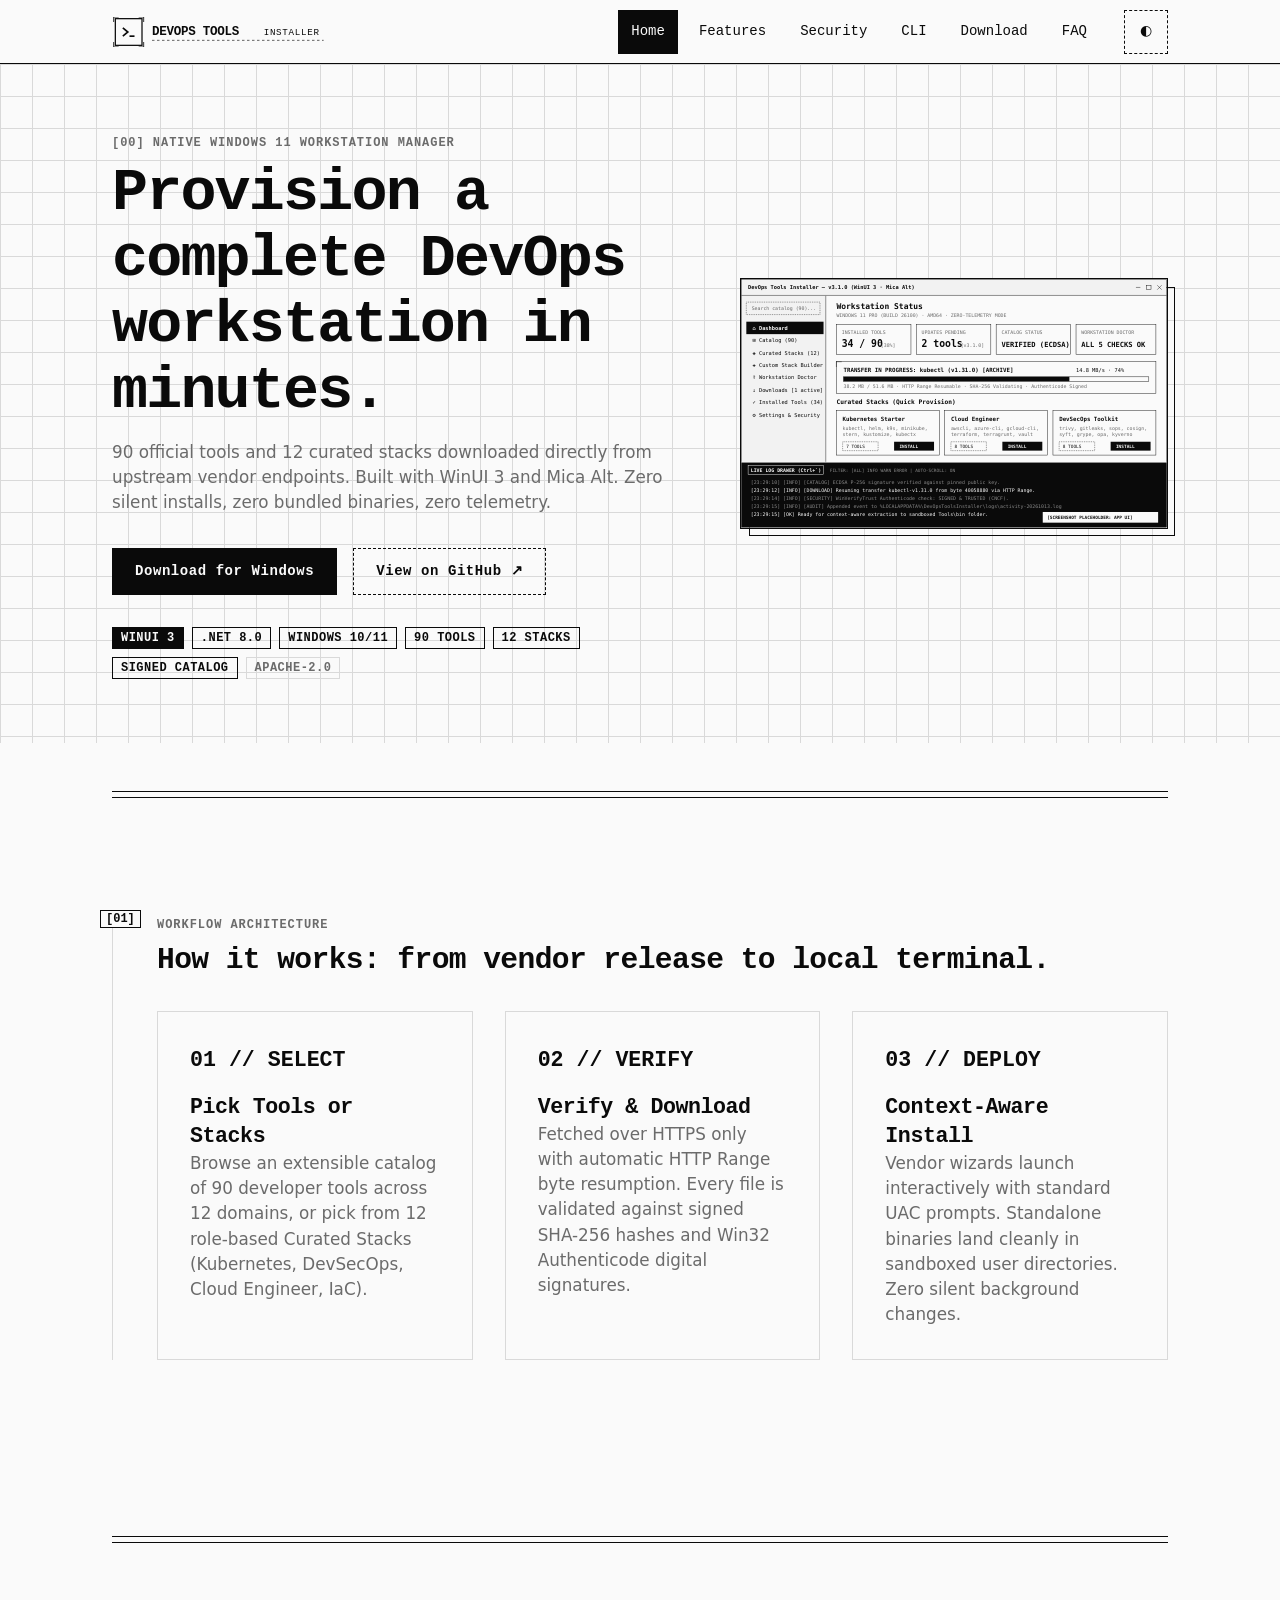
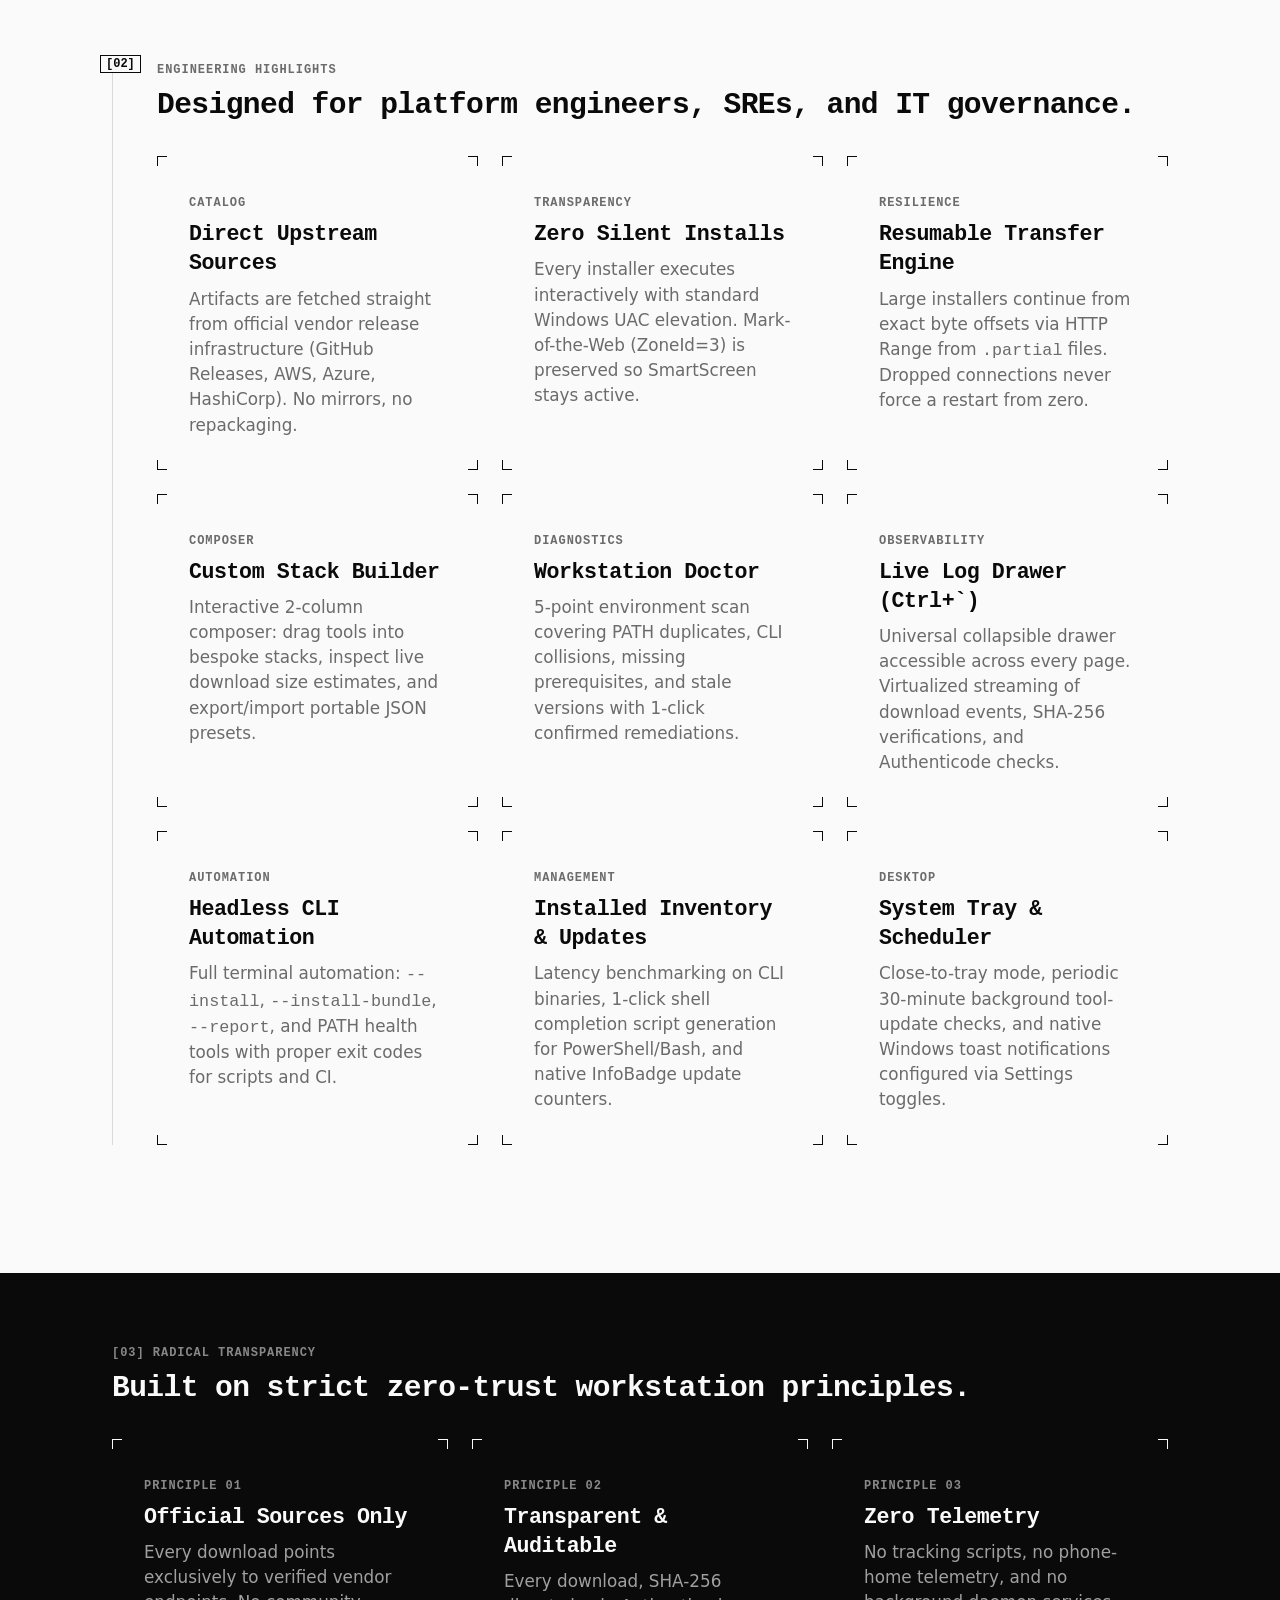
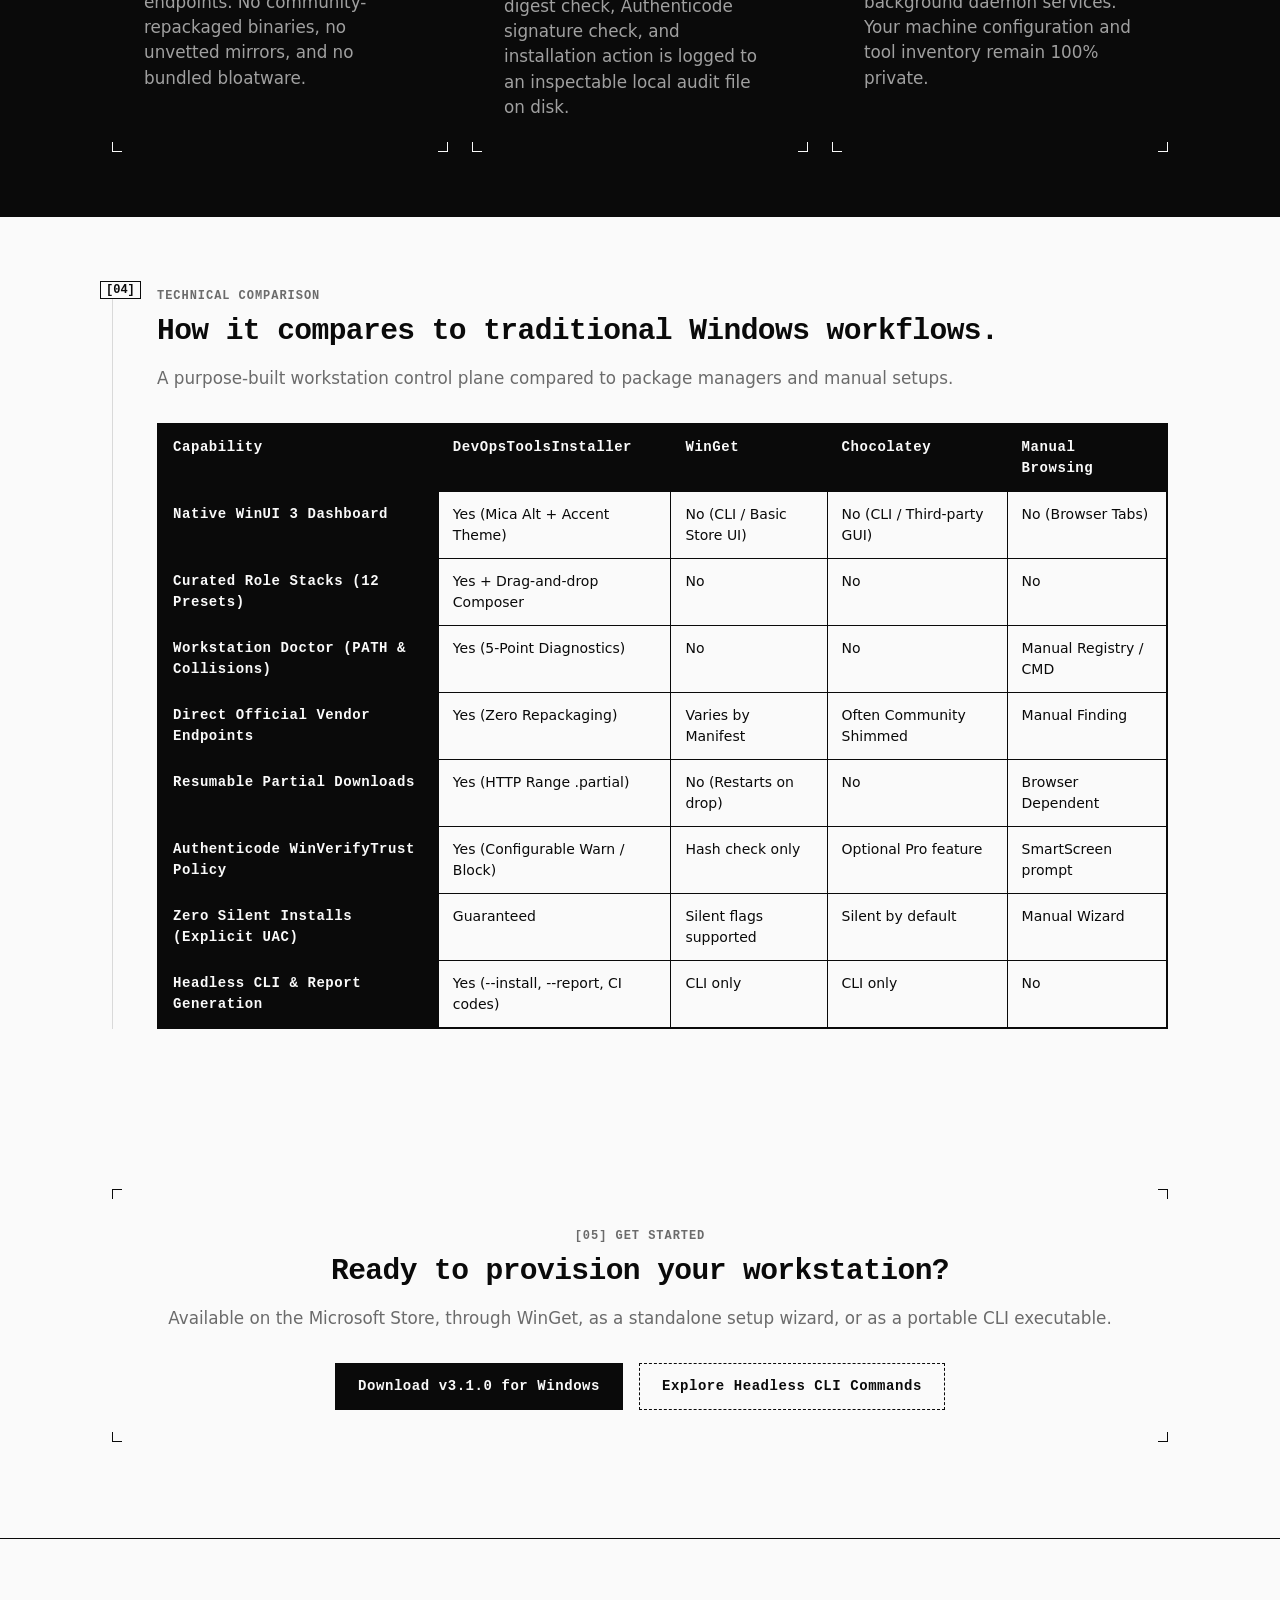
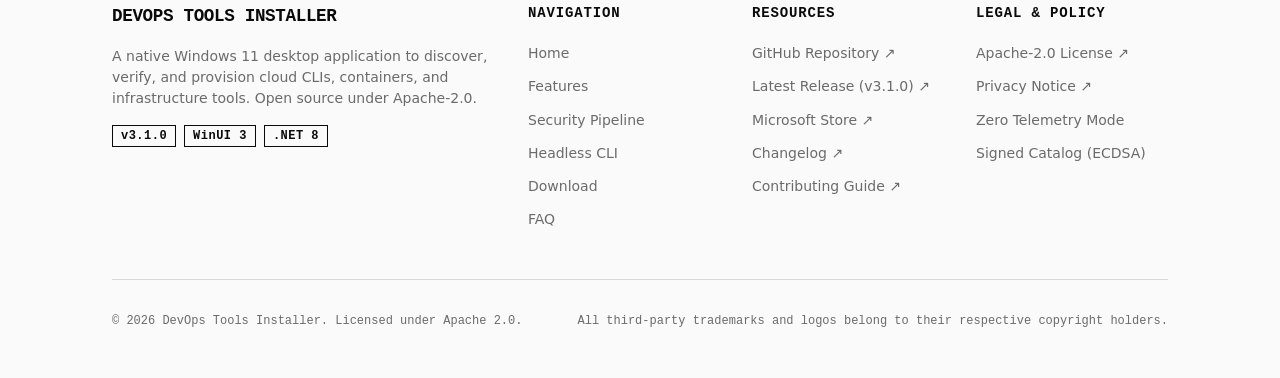
==== web/index.html @ bf9dbd62 "chore: Bump version to 3.1.0 and update related documentation - Updated version numbers across vario" ====
<!DOCTYPE html>
<html lang="en">
<head>
  <meta charset="UTF-8">
  <meta name="viewport" content="width=device-width, initial-scale=1.0">
  <title>DevOps Tools Installer — Native Windows 11 Workstation Provisioning</title>
  <meta name="description" content="Provision a complete DevOps workstation on Windows in minutes. 90 official tools, 12 curated stacks, resumable downloads, and a cryptographic security pipeline.">
  <link rel="canonical" href="https://notharshhaa.github.io/DevOpsToolsInstaller/">
  
  <!-- Open Graph -->
  <meta property="og:title" content="DevOps Tools Installer — Native Windows 11 App">
  <meta property="og:description" content="Provision 90 official DevOps tools and cloud CLIs on Windows in minutes. Zero silent installs, zero bundled binaries, zero telemetry.">
  <meta property="og:type" content="website">
  <meta property="og:url" content="https://notharshhaa.github.io/DevOpsToolsInstaller/">
  <meta property="og:image" content="https://notharshhaa.github.io/DevOpsToolsInstaller/assets/banner.png">

  <!-- Favicon & Stylesheet -->
  <link rel="icon" type="image/svg+xml" href="favicon.svg">
  <link rel="stylesheet" href="assets/css/style.css">

  <!-- Structured Data: SoftwareApplication -->
  <script type="application/ld+json">
  {
    "@context": "https://schema.org",
    "@type": "SoftwareApplication",
    "name": "DevOps Tools Installer",
    "operatingSystem": "Windows 10, Windows 11",
    "applicationCategory": "DeveloperApplication",
    "offers": {
      "@type": "Offer",
      "price": "0",
      "priceCurrency": "USD"
    },
    "description": "High-performance native Windows 11 application to provision cloud CLIs, containers, Kubernetes, IaC, and security tools directly from vendor endpoints.",
    "license": "https://opensource.org/licenses/Apache-2.0",
    "downloadUrl": "https://github.com/NotHarshhaa/DevOpsToolsInstaller/releases/latest"
  }
  </script>
</head>
<body>
  <a href="#main" class="skip-link">Skip to main content</a>

  <!-- Header -->
  <header class="site-header" role="banner">
    <div class="container">
      <a href="index.html" class="logo-link" aria-label="DevOps Tools Installer Home">
        <svg viewBox="0 0 260 36" width="220" height="30" fill="currentColor" aria-hidden="true">
          <g transform="translate(2, 2)">
            <rect x="0" y="0" width="32" height="32" fill="none" stroke="currentColor" stroke-width="1.5"/>
            <path d="M9 11 L15 16 L9 21" fill="none" stroke="currentColor" stroke-width="2"/>
            <line x1="17" y1="21" x2="23" y2="21" stroke="currentColor" stroke-width="2"/>
            <path d="M-2 4 V-2 H4 M28 -2 H34 V4 M34 28 V34 H28 M4 34 H-2 V28" fill="none" stroke="currentColor" stroke-width="1"/>
          </g>
          <text x="46" y="22" font-family="ui-monospace, monospace" font-size="15" font-weight="700" letter-spacing="-0.02em" fill="currentColor">DEVOPS TOOLS</text>
          <text x="180" y="22" font-family="ui-monospace, monospace" font-size="11" font-weight="400" letter-spacing="0.08em" fill="currentColor">INSTALLER</text>
          <line x1="46" y1="28" x2="252" y2="28" stroke="currentColor" stroke-width="0.75" stroke-dasharray="3 3"/>
        </svg>
      </a>

      <button id="nav-toggle" class="mobile-nav-toggle" aria-expanded="false" aria-controls="site-nav" aria-label="Toggle navigation">
        MENU
      </button>

      <nav id="site-nav" class="site-nav" role="navigation" aria-label="Main Navigation">
        <ul class="nav-list">
          <li><a href="index.html" class="nav-link" aria-current="page">Home</a></li>
          <li><a href="features.html" class="nav-link">Features</a></li>
          <li><a href="security.html" class="nav-link">Security</a></li>
          <li><a href="cli.html" class="nav-link">CLI</a></li>
          <li><a href="download.html" class="nav-link">Download</a></li>
          <li><a href="faq.html" class="nav-link">FAQ</a></li>
        </ul>
        <div class="header-actions">
          <button id="theme-toggle" class="theme-toggle-btn" aria-label="Toggle light/dark theme" title="Toggle theme">◐</button>
        </div>
      </nav>
    </div>
  </header>

  <!-- Main Content -->
  <main id="main">
    <!-- Hero Section -->
    <section class="section hero-grid-pattern" aria-labelledby="hero-title">
      <div class="container hero-content">
        <div>
          <span class="micro-label">[00] NATIVE WINDOWS 11 WORKSTATION MANAGER</span>
          <h1 id="hero-title" class="display-title mb-2">Provision a complete DevOps workstation in minutes.</h1>
          <p class="text-mute mb-3">
            90 official tools and 12 curated stacks downloaded directly from upstream vendor endpoints.
            Built with WinUI 3 and Mica Alt. Zero silent installs, zero bundled binaries, zero telemetry.
          </p>

          <div class="hero-actions">
            <a href="download.html" class="btn-primary">Download for Windows</a>
            <a href="https://github.com/NotHarshhaa/DevOpsToolsInstaller" class="btn-secondary" target="_blank" rel="noopener noreferrer">View on GitHub ↗</a>
          </div>

          <div class="badge-row mt-3">
            <span class="badge-chip badge-chip-fill">WINUI 3</span>
            <span class="badge-chip">.NET 8.0</span>
            <span class="badge-chip">WINDOWS 10/11</span>
            <span class="badge-chip">90 TOOLS</span>
            <span class="badge-chip">12 STACKS</span>
            <span class="badge-chip">SIGNED CATALOG</span>
            <span class="badge-chip badge-chip-mute">APACHE-2.0</span>
          </div>
        </div>

        <!-- Offset Frame Placeholder -->
        <div class="offset-frame">
          <img src="assets/img/app-mockup.svg" alt="DevOps Tools Installer WinUI 3 desktop application dashboard with active downloads, metrics, and log drawer" class="w-full" width="960" height="560">
        </div>
      </div>
    </section>

    <div class="container">
      <hr class="double-rule" aria-hidden="true">
    </div>

    <!-- How It Works Section -->
    <section class="section" aria-labelledby="how-it-works-title">
      <div class="container">
        <div class="index-rail">
          <span class="index-rail-marker">[01]</span>
          <span class="micro-label">WORKFLOW ARCHITECTURE</span>
          <h2 id="how-it-works-title" class="mb-4">How it works: from vendor release to local terminal.</h2>

          <ol class="step-list">
            <li class="step-card corner-box">
              <span class="step-num">01 // SELECT</span>
              <h3>Pick Tools or Stacks</h3>
              <p class="text-mute">
                Browse an extensible catalog of 90 developer tools across 12 domains, or pick from 12 role-based Curated Stacks (Kubernetes, DevSecOps, Cloud Engineer, IaC).
              </p>
            </li>
            <li class="step-card corner-box">
              <span class="step-num">02 // VERIFY</span>
              <h3>Verify &amp; Download</h3>
              <p class="text-mute">
                Fetched over HTTPS only with automatic HTTP Range byte resumption. Every file is validated against signed SHA-256 hashes and Win32 Authenticode digital signatures.
              </p>
            </li>
            <li class="step-card corner-box">
              <span class="step-num">03 // DEPLOY</span>
              <h3>Context-Aware Install</h3>
              <p class="text-mute">
                Vendor wizards launch interactively with standard UAC prompts. Standalone binaries land cleanly in sandboxed user directories. Zero silent background changes.
              </p>
            </li>
          </ol>
        </div>
      </div>
    </section>

    <div class="container">
      <hr class="double-rule" aria-hidden="true">
    </div>

    <!-- Core Features Grid -->
    <section class="section" aria-labelledby="features-title">
      <div class="container">
        <div class="index-rail">
          <span class="index-rail-marker">[02]</span>
          <span class="micro-label">ENGINEERING HIGHLIGHTS</span>
          <h2 id="features-title" class="mb-4">Designed for platform engineers, SREs, and IT governance.</h2>

          <div class="grid-3">
            <article class="corner-box">
              <span class="micro-label">CATALOG</span>
              <h3 class="mb-1">Direct Upstream Sources</h3>
              <p class="text-mute">
                Artifacts are fetched straight from official vendor release infrastructure (GitHub Releases, AWS, Azure, HashiCorp). No mirrors, no repackaging.
              </p>
            </article>

            <article class="corner-box">
              <span class="micro-label">TRANSPARENCY</span>
              <h3 class="mb-1">Zero Silent Installs</h3>
              <p class="text-mute">
                Every installer executes interactively with standard Windows UAC elevation. Mark-of-the-Web (ZoneId=3) is preserved so SmartScreen stays active.
              </p>
            </article>

            <article class="corner-box">
              <span class="micro-label">RESILIENCE</span>
              <h3 class="mb-1">Resumable Transfer Engine</h3>
              <p class="text-mute">
                Large installers continue from exact byte offsets via HTTP Range from <code>.partial</code> files. Dropped connections never force a restart from zero.
              </p>
            </article>

            <article class="corner-box">
              <span class="micro-label">COMPOSER</span>
              <h3 class="mb-1">Custom Stack Builder</h3>
              <p class="text-mute">
                Interactive 2-column composer: drag tools into bespoke stacks, inspect live download size estimates, and export/import portable JSON presets.
              </p>
            </article>

            <article class="corner-box">
              <span class="micro-label">DIAGNOSTICS</span>
              <h3 class="mb-1">Workstation Doctor</h3>
              <p class="text-mute">
                5-point environment scan covering PATH duplicates, CLI collisions, missing prerequisites, and stale versions with 1-click confirmed remediations.
              </p>
            </article>

            <article class="corner-box">
              <span class="micro-label">OBSERVABILITY</span>
              <h3 class="mb-1">Live Log Drawer (Ctrl+`)</h3>
              <p class="text-mute">
                Universal collapsible drawer accessible across every page. Virtualized streaming of download events, SHA-256 verifications, and Authenticode checks.
              </p>
            </article>

            <article class="corner-box">
              <span class="micro-label">AUTOMATION</span>
              <h3 class="mb-1">Headless CLI Automation</h3>
              <p class="text-mute">
                Full terminal automation: <code>--install</code>, <code>--install-bundle</code>, <code>--report</code>, and PATH health tools with proper exit codes for scripts and CI.
              </p>
            </article>

            <article class="corner-box">
              <span class="micro-label">MANAGEMENT</span>
              <h3 class="mb-1">Installed Inventory &amp; Updates</h3>
              <p class="text-mute">
                Latency benchmarking on CLI binaries, 1-click shell completion script generation for PowerShell/Bash, and native InfoBadge update counters.
              </p>
            </article>

            <article class="corner-box">
              <span class="micro-label">DESKTOP</span>
              <h3 class="mb-1">System Tray &amp; Scheduler</h3>
              <p class="text-mute">
                Close-to-tray mode, periodic 30-minute background tool-update checks, and native Windows toast notifications configured via Settings toggles.
              </p>
            </article>
          </div>
        </div>
      </div>
    </section>

    <!-- Principles Band (Inverted Black and White Section) -->
    <section class="band-inverted" aria-labelledby="principles-title">
      <div class="container">
        <span class="micro-label">[03] RADICAL TRANSPARENCY</span>
        <h2 id="principles-title" class="mb-4">Built on strict zero-trust workstation principles.</h2>

        <div class="grid-3">
          <div class="corner-box">
            <span class="micro-label">PRINCIPLE 01</span>
            <h3 class="mb-1">Official Sources Only</h3>
            <p class="text-mute">
              Every download points exclusively to verified vendor endpoints. No community-repackaged binaries, no unvetted mirrors, and no bundled bloatware.
            </p>
          </div>

          <div class="corner-box">
            <span class="micro-label">PRINCIPLE 02</span>
            <h3 class="mb-1">Transparent &amp; Auditable</h3>
            <p class="text-mute">
              Every download, SHA-256 digest check, Authenticode signature check, and installation action is logged to an inspectable local audit file on disk.
            </p>
          </div>

          <div class="corner-box">
            <span class="micro-label">PRINCIPLE 03</span>
            <h3 class="mb-1">Zero Telemetry</h3>
            <p class="text-mute">
              No tracking scripts, no phone-home telemetry, and no background daemon services. Your machine configuration and tool inventory remain 100% private.
            </p>
          </div>
        </div>
      </div>
    </section>

    <!-- Comparison Table Section -->
    <section class="section" aria-labelledby="comparison-title">
      <div class="container">
        <div class="index-rail">
          <span class="index-rail-marker">[04]</span>
          <span class="micro-label">TECHNICAL COMPARISON</span>
          <h2 id="comparison-title" class="mb-2">How it compares to traditional Windows workflows.</h2>
          <p class="text-mute mb-4">A purpose-built workstation control plane compared to package managers and manual setups.</p>

          <div class="data-table-container">
            <table class="data-table">
              <thead>
                <tr>
                  <th scope="col">Capability</th>
                  <th scope="col">DevOpsToolsInstaller</th>
                  <th scope="col">WinGet</th>
                  <th scope="col">Chocolatey</th>
                  <th scope="col">Manual Browsing</th>
                </tr>
              </thead>
              <tbody>
                <tr>
                  <th scope="row">Native WinUI 3 Dashboard</th>
                  <td>Yes (Mica Alt + Accent Theme)</td>
                  <td>No (CLI / Basic Store UI)</td>
                  <td>No (CLI / Third-party GUI)</td>
                  <td>No (Browser Tabs)</td>
                </tr>
                <tr>
                  <th scope="row">Curated Role Stacks (12 Presets)</th>
                  <td>Yes + Drag-and-drop Composer</td>
                  <td>No</td>
                  <td>No</td>
                  <td>No</td>
                </tr>
                <tr>
                  <th scope="row">Workstation Doctor (PATH &amp; Collisions)</th>
                  <td>Yes (5-Point Diagnostics)</td>
                  <td>No</td>
                  <td>No</td>
                  <td>Manual Registry / CMD</td>
                </tr>
                <tr>
                  <th scope="row">Direct Official Vendor Endpoints</th>
                  <td>Yes (Zero Repackaging)</td>
                  <td>Varies by Manifest</td>
                  <td>Often Community Shimmed</td>
                  <td>Manual Finding</td>
                </tr>
                <tr>
                  <th scope="row">Resumable Partial Downloads</th>
                  <td>Yes (HTTP Range .partial)</td>
                  <td>No (Restarts on drop)</td>
                  <td>No</td>
                  <td>Browser Dependent</td>
                </tr>
                <tr>
                  <th scope="row">Authenticode WinVerifyTrust Policy</th>
                  <td>Yes (Configurable Warn / Block)</td>
                  <td>Hash check only</td>
                  <td>Optional Pro feature</td>
                  <td>SmartScreen prompt</td>
                </tr>
                <tr>
                  <th scope="row">Zero Silent Installs (Explicit UAC)</th>
                  <td>Guaranteed</td>
                  <td>Silent flags supported</td>
                  <td>Silent by default</td>
                  <td>Manual Wizard</td>
                </tr>
                <tr>
                  <th scope="row">Headless CLI &amp; Report Generation</th>
                  <td>Yes (--install, --report, CI codes)</td>
                  <td>CLI only</td>
                  <td>CLI only</td>
                  <td>No</td>
                </tr>
              </tbody>
            </table>
          </div>
        </div>
      </div>
    </section>

    <!-- Final Call to Action -->
    <section class="section section-tight" aria-labelledby="cta-title">
      <div class="container">
        <div class="corner-box text-center">
          <span class="micro-label">[05] GET STARTED</span>
          <h2 id="cta-title" class="mb-2">Ready to provision your workstation?</h2>
          <p class="text-mute mb-4">
            Available on the Microsoft Store, through WinGet, as a standalone setup wizard, or as a portable CLI executable.
          </p>
          <div class="flex justify-between items-center flex-wrap gap-2" style="justify-content: center;">
            <a href="download.html" class="btn-primary">Download v3.1.0 for Windows</a>
            <a href="cli.html" class="btn-secondary">Explore Headless CLI Commands</a>
          </div>
        </div>
      </div>
    </section>
  </main>

  <!-- Footer -->
  <footer class="site-footer" role="contentinfo">
    <div class="container">
      <div class="footer-grid">
        <div>
          <div class="logo-link mb-2">
            <span class="font-mono" style="font-size: 1.1rem; font-weight: 700;">DEVOPS TOOLS INSTALLER</span>
          </div>
          <p class="text-mute" style="font-size: var(--font-small); max-width: 380px;">
            A native Windows 11 desktop application to discover, verify, and provision cloud CLIs, containers, and infrastructure tools. Open source under Apache-2.0.
          </p>
          <div class="badge-row mt-2">
            <span class="badge-chip">v3.1.0</span>
            <span class="badge-chip">WinUI 3</span>
            <span class="badge-chip">.NET 8</span>
          </div>
        </div>

        <div>
          <h4 class="footer-col-title">Navigation</h4>
          <ul class="footer-links">
            <li><a href="index.html" class="footer-link">Home</a></li>
            <li><a href="features.html" class="footer-link">Features</a></li>
            <li><a href="security.html" class="footer-link">Security Pipeline</a></li>
            <li><a href="cli.html" class="footer-link">Headless CLI</a></li>
            <li><a href="download.html" class="footer-link">Download</a></li>
            <li><a href="faq.html" class="footer-link">FAQ</a></li>
          </ul>
        </div>

        <div>
          <h4 class="footer-col-title">Resources</h4>
          <ul class="footer-links">
            <li><a href="https://github.com/NotHarshhaa/DevOpsToolsInstaller" class="footer-link" target="_blank" rel="noopener noreferrer">GitHub Repository ↗</a></li>
            <li><a href="https://github.com/NotHarshhaa/DevOpsToolsInstaller/releases/latest" class="footer-link" target="_blank" rel="noopener noreferrer">Latest Release (v3.1.0) ↗</a></li>
            <li><a href="https://apps.microsoft.com/detail/9PJL0VR3H7VG" class="footer-link" target="_blank" rel="noopener noreferrer">Microsoft Store ↗</a></li>
            <li><a href="https://github.com/NotHarshhaa/DevOpsToolsInstaller/blob/master/CHANGELOG.md" class="footer-link" target="_blank" rel="noopener noreferrer">Changelog ↗</a></li>
            <li><a href="https://github.com/NotHarshhaa/DevOpsToolsInstaller/blob/master/CONTRIBUTING.md" class="footer-link" target="_blank" rel="noopener noreferrer">Contributing Guide ↗</a></li>
          </ul>
        </div>

        <div>
          <h4 class="footer-col-title">Legal &amp; Policy</h4>
          <ul class="footer-links">
            <li><a href="https://github.com/NotHarshhaa/DevOpsToolsInstaller/blob/master/LICENSE" class="footer-link" target="_blank" rel="noopener noreferrer">Apache-2.0 License ↗</a></li>
            <li><a href="https://github.com/NotHarshhaa/DevOpsToolsInstaller/blob/master/PRIVACY.md" class="footer-link" target="_blank" rel="noopener noreferrer">Privacy Notice ↗</a></li>
            <li><span class="text-mute" style="font-size: var(--font-small);">Zero Telemetry Mode</span></li>
            <li><span class="text-mute" style="font-size: var(--font-small);">Signed Catalog (ECDSA)</span></li>
          </ul>
        </div>
      </div>

      <div class="footer-bottom">
        <div>&copy; 2026 DevOps Tools Installer. Licensed under Apache 2.0.</div>
        <div>All third-party trademarks and logos belong to their respective copyright holders.</div>
      </div>
    </div>
  </footer>

  <!-- Essential Minimal JavaScript (<60 lines total) -->
  <script>
    // Theme toggle with preference persistence
    const rootEl = document.documentElement;
    const themeBtn = document.getElementById('theme-toggle');
    if (themeBtn) {
      themeBtn.addEventListener('click', () => {
        const isDark = rootEl.getAttribute('data-theme') === 'dark' ||
          (!rootEl.getAttribute('data-theme') && window.matchMedia('(prefers-color-scheme: dark)').matches);
        const next = isDark ? 'light' : 'dark';
        rootEl.setAttribute('data-theme', next);
        localStorage.setItem('theme', next);
      });
    }

    // Mobile nav toggle
    const navBtn = document.getElementById('nav-toggle');
    const navMenu = document.getElementById('site-nav');
    if (navBtn && navMenu) {
      navBtn.addEventListener('click', () => {
        const isOpen = navMenu.classList.toggle('is-open');
        navBtn.setAttribute('aria-expanded', String(isOpen));
      });
    }

    // Copy to clipboard buttons
    document.querySelectorAll('.copy-btn').forEach(btn => {
      btn.addEventListener('click', () => {
        const codeEl = btn.closest('.code-block').querySelector('.code-content');
        if (codeEl) {
          navigator.clipboard.writeText(codeEl.textContent.trim()).then(() => {
            const old = btn.textContent;
            btn.textContent = 'COPIED';
            setTimeout(() => { btn.textContent = old; }, 1800);
          });
        }
      });
    });
  </script>
</body>
</html>
---- web/assets/css/style.css ----
/* ==========================================================================
   DEVOPS TOOLS INSTALLER — DESIGN SYSTEM & STYLESHEET
   Table of Contents:
   1. TOKENS
   2. RESET
   3. BASE
   4. LAYOUT
   5. COMPONENTS
   6. UTILITIES
   7. PAGES
   ========================================================================== */

/* --------------------------------------------------------------------------
   1. TOKENS
   -------------------------------------------------------------------------- */
:root {
  /* Colors */
  --ink: #0a0a0a;
  --paper: #fafafa;
  --mute: #6b6b6b;
  --line: #d9d9d9;

  /* Typography Stacks */
  --font-mono: ui-monospace, "SF Mono", "Cascadia Code", "Cascadia Mono", Consolas, "Courier New", monospace;
  --font-body: system-ui, -apple-system, BlinkMacSystemFont, "Segoe UI", Roboto, "Helvetica Neue", Arial, sans-serif;

  /* Fluid Type Scale via clamp() */
  --font-display: clamp(2.15rem, 4.5vw + 1rem, 3.75rem);
  --font-h1: clamp(1.75rem, 3vw + 0.8rem, 2.5rem);
  --font-h2: clamp(1.35rem, 2vw + 0.6rem, 1.85rem);
  --font-h3: clamp(1.1rem, 1.2vw + 0.5rem, 1.35rem);
  --font-base: clamp(0.95rem, 0.4vw + 0.85rem, 1.05rem);
  --font-small: clamp(0.78rem, 0.2vw + 0.72rem, 0.875rem);
  --font-micro: clamp(0.68rem, 0.15vw + 0.65rem, 0.75rem);

  /* Spacing Scale (8px base unit) */
  --space-0: 0;
  --space-1: 8px;
  --space-2: 16px;
  --space-3: 24px;
  --space-4: 32px;
  --space-6: 48px;
  --space-8: 64px;
  --space-12: 96px;

  /* Layout */
  --container-max: 1120px;
  --header-height: 64px;

  /* Transitions (Strictly 120-160ms) */
  --transition-fast: 140ms ease;
}

/* System Dark Mode */
@media (prefers-color-scheme: dark) {
  :root:not([data-theme="light"]) {
    --ink: #fafafa;
    --paper: #0a0a0a;
    --mute: #999999;
    --line: #262626;
  }
}

/* Manual Theme Overrides */
html[data-theme="dark"] {
  --ink: #fafafa;
  --paper: #0a0a0a;
  --mute: #999999;
  --line: #262626;
}

html[data-theme="light"] {
  --ink: #0a0a0a;
  --paper: #fafafa;
  --mute: #6b6b6b;
  --line: #d9d9d9;
}

/* --------------------------------------------------------------------------
   2. RESET
   -------------------------------------------------------------------------- */
*,
*::before,
*::after {
  box-sizing: border-box;
  margin: 0;
  padding: 0;
  border-radius: 0 !important;
}

html {
  font-size: 16px;
  scroll-behavior: smooth;
  -webkit-text-size-adjust: 100%;
  overflow-x: hidden;
}

body {
  min-height: 100vh;
  overflow-x: hidden;
  position: relative;
  width: 100%;
  background-color: var(--paper);
  color: var(--ink);
  font-family: var(--font-body);
  font-size: var(--font-base);
  line-height: 1.5;
  text-rendering: optimizeLegibility;
  -webkit-font-smoothing: antialiased;
}

img,
svg,
picture {
  display: block;
  max-width: 100%;
  height: auto;
}

input,
button,
textarea,
select {
  font: inherit;
  color: inherit;
}

table {
  border-collapse: collapse;
  width: 100%;
}

a {
  color: inherit;
  text-decoration: underline;
  text-decoration-thickness: 1px;
  text-underline-offset: 3px;
}

/* Accessible Skip Link */
.skip-link {
  position: absolute;
  top: -100px;
  left: var(--space-2);
  background: var(--ink);
  color: var(--paper);
  padding: var(--space-2);
  font-family: var(--font-mono);
  font-size: var(--font-small);
  z-index: 1000;
  text-decoration: none;
}

.skip-link:focus {
  top: var(--space-2);
}

/* Focus Visible Rings */
:focus-visible {
  outline: 2px solid var(--ink);
  outline-offset: 2px;
}

/* --------------------------------------------------------------------------
   3. BASE TYPOGRAPHY & ELEMENTS
   -------------------------------------------------------------------------- */
h1,
h2,
h3,
h4,
.font-mono {
  font-family: var(--font-mono);
  letter-spacing: -0.02em;
  font-weight: 700;
}

.display-title {
  font-size: var(--font-display);
  line-height: 1.1;
  letter-spacing: -0.03em;
  font-weight: 700;
}

h1 {
  font-size: var(--font-h1);
  line-height: 1.15;
}

h2 {
  font-size: var(--font-h2);
  line-height: 1.25;
}

h3 {
  font-size: var(--font-h3);
  line-height: 1.35;
}

p {
  margin-bottom: var(--space-2);
}

p:last-child {
  margin-bottom: 0;
}

.text-mute {
  color: var(--mute);
}

.text-mono {
  font-family: var(--font-mono);
}

/* Uppercase Mono Micro-Labels */
.micro-label {
  display: inline-block;
  font-family: var(--font-mono);
  font-size: var(--font-micro);
  font-weight: 700;
  letter-spacing: 0.08em;
  text-transform: uppercase;
  color: var(--mute);
  margin-bottom: var(--space-1);
}

.micro-label-ink {
  color: var(--ink);
}

/* --------------------------------------------------------------------------
   4. LAYOUT
   -------------------------------------------------------------------------- */
.container {
  width: 100%;
  max-width: var(--container-max);
  margin-left: auto;
  margin-right: auto;
  padding-left: clamp(1rem, 3vw, 2rem);
  padding-right: clamp(1rem, 3vw, 2rem);
}

.section {
  padding-top: var(--space-8);
  padding-bottom: var(--space-8);
}

.section-tight {
  padding-top: var(--space-4);
  padding-bottom: var(--space-4);
}

.grid-12 {
  display: grid;
  grid-template-columns: repeat(12, 1fr);
  gap: var(--space-3);
}

.grid-2 {
  display: grid;
  grid-template-columns: repeat(auto-fit, minmax(min(100%, 280px), 1fr));
  gap: var(--space-3);
}

.grid-3 {
  display: grid;
  grid-template-columns: repeat(auto-fit, minmax(min(100%, 250px), 1fr));
  gap: var(--space-3);
}

.grid-4 {
  display: grid;
  grid-template-columns: repeat(auto-fit, minmax(min(100%, 200px), 1fr));
  gap: var(--space-3);
}

/* --------------------------------------------------------------------------
   5. COMPONENTS & SIGNATURE BORDER THEME
   -------------------------------------------------------------------------- */

/* Signature 1: Corner Ticks */
.corner-box {
  position: relative;
  background-image:
    linear-gradient(to right, var(--ink) 10px, transparent 10px),
    linear-gradient(to bottom, var(--ink) 10px, transparent 10px),
    linear-gradient(to left, var(--ink) 10px, transparent 10px),
    linear-gradient(to bottom, var(--ink) 10px, transparent 10px),
    linear-gradient(to right, var(--ink) 10px, transparent 10px),
    linear-gradient(to top, var(--ink) 10px, transparent 10px),
    linear-gradient(to left, var(--ink) 10px, transparent 10px),
    linear-gradient(to top, var(--ink) 10px, transparent 10px);
  background-position:
    top left, top left,
    top right, top right,
    bottom left, bottom left,
    bottom right, bottom right;
  background-size:
    10px 1px, 1px 10px,
    10px 1px, 1px 10px,
    10px 1px, 1px 10px,
    10px 1px, 1px 10px;
  background-repeat: no-repeat;
  padding: var(--space-4);
  background-color: var(--paper);
}

/* Signature 2: Double Rule */
.double-rule {
  border: 0;
  height: 5px;
  border-top: 1px solid var(--ink);
  border-bottom: 1px solid var(--ink);
  margin-top: var(--space-6);
  margin-bottom: var(--space-6);
  box-sizing: content-box;
}

.double-rule-mute {
  border-top-color: var(--line);
  border-bottom-color: var(--line);
}

/* Signature 3: Offset Frame */
.offset-frame {
  position: relative;
  border: 1px solid var(--ink);
  background: var(--paper);
  z-index: 1;
}

.offset-frame img,
.offset-frame svg {
  width: 100%;
  height: auto;
  display: block;
}

.offset-frame::after {
  content: "";
  position: absolute;
  inset: 0;
  border: 1px solid var(--ink);
  transform: translate(8px, 8px);
  z-index: -1;
  pointer-events: none;
  transition: transform var(--transition-fast);
}

.offset-frame:hover::after,
.offset-frame:focus-within::after {
  transform: translate(4px, 4px);
}

/* Signature 4: Dashed to Solid Interactive Elements */
.btn-primary {
  display: inline-flex;
  align-items: center;
  justify-content: center;
  gap: var(--space-1);
  padding: 12px 22px;
  font-family: var(--font-mono);
  font-size: var(--font-small);
  font-weight: 700;
  letter-spacing: 0.04em;
  text-decoration: none;
  background: var(--ink);
  color: var(--paper);
  border: 1px solid var(--ink);
  min-height: 44px;
  cursor: pointer;
  transition: background-color var(--transition-fast), color var(--transition-fast);
}

.btn-primary:hover,
.btn-primary:focus-visible {
  background: var(--paper);
  color: var(--ink);
}

.btn-secondary {
  display: inline-flex;
  align-items: center;
  justify-content: center;
  gap: var(--space-1);
  padding: 12px 22px;
  font-family: var(--font-mono);
  font-size: var(--font-small);
  font-weight: 700;
  letter-spacing: 0.04em;
  text-decoration: none;
  background: transparent;
  color: var(--ink);
  border: 1px dashed var(--ink);
  min-height: 44px;
  cursor: pointer;
  transition: border-style var(--transition-fast), background-color var(--transition-fast), color var(--transition-fast);
}

.btn-secondary:hover,
.btn-secondary:focus-visible {
  border-style: solid;
  background: var(--ink);
  color: var(--paper);
}

/* Signature 5: Index Rail */
.index-rail {
  position: relative;
  padding-left: clamp(1.75rem, 3.5vw, 2.75rem);
  border-left: 1px solid var(--line);
  margin-bottom: var(--space-8);
}

.index-rail-marker {
  position: absolute;
  left: -13px;
  top: 0;
  background: var(--paper);
  border: 1px solid var(--ink);
  padding: 2px 5px;
  font-family: var(--font-mono);
  font-size: var(--font-micro);
  font-weight: 700;
  line-height: 1;
  color: var(--ink);
  user-select: none;
}

/* Hero Grid-Paper Pattern (CSS only) */
.hero-grid-pattern {
  background-image:
    linear-gradient(to right, var(--line) 1px, transparent 1px),
    linear-gradient(to bottom, var(--line) 1px, transparent 1px);
  background-size: 32px 32px;
}

/* Header & Navigation */
.site-header {
  position: sticky;
  top: 0;
  z-index: 100;
  background: var(--paper);
  border-bottom: 1px solid var(--ink);
  height: var(--header-height);
}

.site-header .container {
  display: flex;
  align-items: center;
  justify-content: space-between;
  height: 100%;
}

.logo-link {
  display: inline-flex;
  align-items: center;
  text-decoration: none;
  color: var(--ink);
  font-family: var(--font-mono);
  font-weight: 700;
}

.site-nav {
  display: flex;
  align-items: center;
  gap: var(--space-3);
}

.nav-list {
  display: flex;
  align-items: center;
  list-style: none;
  gap: var(--space-1);
}

.nav-link {
  display: inline-flex;
  align-items: center;
  padding: 6px 12px;
  font-family: var(--font-mono);
  font-size: var(--font-small);
  color: var(--ink);
  text-decoration: none;
  border: 1px solid transparent;
  min-height: 44px;
  transition: border-color var(--transition-fast), background-color var(--transition-fast);
}

.nav-link:hover,
.nav-link:focus-visible {
  border: 1px dashed var(--ink);
}

.nav-link[aria-current="page"] {
  border: 1px solid var(--ink);
  background: var(--ink);
  color: var(--paper);
}

/* Header Action Tools */
.header-actions {
  display: flex;
  align-items: center;
  gap: var(--space-1);
}

.theme-toggle-btn {
  display: inline-flex;
  align-items: center;
  justify-content: center;
  background: transparent;
  color: var(--ink);
  border: 1px dashed var(--ink);
  width: 44px;
  height: 44px;
  cursor: pointer;
  font-family: var(--font-mono);
  font-size: var(--font-small);
  transition: border-style var(--transition-fast), background-color var(--transition-fast), color var(--transition-fast);
}

.theme-toggle-btn:hover,
.theme-toggle-btn:focus-visible {
  border-style: solid;
  background: var(--ink);
  color: var(--paper);
}

/* Mobile Nav Toggle Button (under 60 lines total JS) */
.mobile-nav-toggle {
  display: none;
  align-items: center;
  justify-content: center;
  width: 44px;
  height: 44px;
  background: transparent;
  border: 1px solid var(--ink);
  color: var(--ink);
  cursor: pointer;
  font-family: var(--font-mono);
  font-size: var(--font-small);
}

/* Breadcrumbs */
.breadcrumb-nav {
  padding-top: var(--space-3);
  margin-bottom: var(--space-3);
}

.breadcrumb-list {
  display: flex;
  flex-wrap: wrap;
  align-items: center;
  gap: var(--space-1);
  list-style: none;
  font-family: var(--font-mono);
  font-size: var(--font-small);
}

.breadcrumb-item::after {
  content: "/";
  margin-left: var(--space-1);
  color: var(--mute);
}

.breadcrumb-item:last-child::after {
  content: "";
}

.breadcrumb-link {
  text-decoration: none;
  color: var(--mute);
}

.breadcrumb-link:hover {
  color: var(--ink);
  text-decoration: underline;
}

.breadcrumb-item[aria-current="page"] {
  color: var(--ink);
  font-weight: 700;
}

/* Badge Rows & Tag Chips */
.badge-row {
  display: flex;
  flex-wrap: wrap;
  gap: var(--space-1);
  align-items: center;
}

.badge-chip {
  display: inline-flex;
  align-items: center;
  font-family: var(--font-mono);
  font-size: var(--font-micro);
  font-weight: 700;
  letter-spacing: 0.04em;
  padding: 3px 8px;
  border: 1px solid var(--ink);
  background: transparent;
  color: var(--ink);
  line-height: 1.2;
}

.badge-chip-fill {
  background: var(--ink);
  color: var(--paper);
}

.badge-chip-mute {
  border-color: var(--line);
  color: var(--mute);
}

/* Step List */
.step-list {
  display: grid;
  grid-template-columns: repeat(auto-fit, minmax(min(100%, 260px), 1fr));
  gap: var(--space-4);
  list-style: none;
  counter-reset: steps;
}

.step-card {
  position: relative;
  border: 1px solid var(--line);
  padding: var(--space-4);
  background: var(--paper);
}

.step-num {
  display: inline-block;
  font-family: var(--font-mono);
  font-size: var(--font-h3);
  font-weight: 700;
  margin-bottom: var(--space-2);
  color: var(--ink);
}

/* Code Blocks & Copy Button */
.code-block {
  position: relative;
  background: var(--ink);
  color: var(--paper);
  border: 1px solid var(--ink);
  margin-top: var(--space-2);
  margin-bottom: var(--space-3);
}

.code-header {
  display: flex;
  align-items: center;
  justify-content: space-between;
  padding: 8px 12px;
  border-bottom: 1px solid rgba(255, 255, 255, 0.2);
  font-family: var(--font-mono);
  font-size: var(--font-micro);
  text-transform: uppercase;
  color: #a0a0a0;
}

.code-content {
  padding: var(--space-2) var(--space-3);
  overflow-x: auto;
  font-family: var(--font-mono);
  font-size: var(--font-small);
  line-height: 1.5;
  white-space: pre;
}

.copy-btn {
  display: inline-flex;
  align-items: center;
  gap: 4px;
  padding: 4px 8px;
  font-family: var(--font-mono);
  font-size: var(--font-micro);
  font-weight: 700;
  background: transparent;
  color: var(--paper);
  border: 1px solid var(--paper);
  cursor: pointer;
  min-height: 28px;
  transition: background-color var(--transition-fast), color var(--transition-fast);
}

.copy-btn:hover,
.copy-btn:focus-visible {
  background: var(--paper);
  color: var(--ink);
}

/* Comparison Table */
.data-table-container {
  overflow-x: auto;
  margin: var(--space-4) 0;
  border: 1px solid var(--ink);
}

.data-table {
  width: 100%;
  border-collapse: collapse;
  font-family: var(--font-body);
  font-size: var(--font-small);
  text-align: left;
}

.data-table th,
.data-table td {
  padding: 12px 14px;
  border: 1px solid var(--ink);
  vertical-align: top;
}

.data-table th {
  background: var(--ink);
  color: var(--paper);
  font-family: var(--font-mono);
  font-size: var(--font-small);
  font-weight: 700;
  letter-spacing: 0.04em;
}

.data-table tr:hover td {
  background-color: rgba(120, 120, 120, 0.05);
}

/* Callout Box */
.callout-box {
  border-left: 4px solid var(--ink);
  border-top: 1px solid var(--line);
  border-right: 1px solid var(--line);
  border-bottom: 1px solid var(--line);
  padding: var(--space-3);
  margin: var(--space-3) 0;
  background: var(--paper);
}

.callout-title {
  font-family: var(--font-mono);
  font-size: var(--font-small);
  font-weight: 700;
  margin-bottom: var(--space-1);
}

/* Inverted Principles Band */
.band-inverted {
  background: var(--ink);
  color: var(--paper);
  padding: var(--space-8) 0;
  border-top: 1px solid var(--ink);
  border-bottom: 1px solid var(--ink);
}

.band-inverted .micro-label {
  color: #888888;
}

.band-inverted h2,
.band-inverted h3 {
  color: var(--paper);
}

.band-inverted .corner-box {
  background-color: var(--ink);
  background-image:
    linear-gradient(to right, var(--paper) 10px, transparent 10px),
    linear-gradient(to bottom, var(--paper) 10px, transparent 10px),
    linear-gradient(to left, var(--paper) 10px, transparent 10px),
    linear-gradient(to bottom, var(--paper) 10px, transparent 10px),
    linear-gradient(to right, var(--paper) 10px, transparent 10px),
    linear-gradient(to top, var(--paper) 10px, transparent 10px),
    linear-gradient(to left, var(--paper) 10px, transparent 10px),
    linear-gradient(to top, var(--paper) 10px, transparent 10px);
  color: var(--paper);
}

.band-inverted .text-mute {
  color: #a0a0a0;
}

.band-inverted .btn-secondary {
  border-color: var(--paper);
  color: var(--paper);
}

.band-inverted .btn-secondary:hover {
  background: var(--paper);
  color: var(--ink);
}

/* FAQ Details/Summary */
.faq-list {
  display: flex;
  flex-direction: column;
  gap: var(--space-2);
}

.faq-item {
  border: 1px solid var(--ink);
  background: var(--paper);
}

.faq-summary {
  display: flex;
  justify-content: space-between;
  align-items: center;
  padding: var(--space-3);
  font-family: var(--font-mono);
  font-size: var(--font-base);
  font-weight: 700;
  cursor: pointer;
  list-style: none;
  min-height: 48px;
}

.faq-summary::-webkit-details-marker {
  display: none;
}

.faq-summary::after {
  content: "+";
  font-family: var(--font-mono);
  font-size: 1.25rem;
  font-weight: 700;
  margin-left: var(--space-2);
}

.faq-item[open] .faq-summary::after {
  content: "−";
}

.faq-content {
  padding: 0 var(--space-3) var(--space-3) var(--space-3);
  border-top: 1px dashed var(--line);
  padding-top: var(--space-3);
  font-size: var(--font-base);
  line-height: 1.6;
}

/* Footer */
.site-footer {
  border-top: 1px solid var(--ink);
  background: var(--paper);
  padding-top: var(--space-8);
  padding-bottom: var(--space-6);
  margin-top: var(--space-8);
}

.footer-grid {
  display: grid;
  grid-template-columns: 2fr 1fr 1fr 1fr;
  gap: var(--space-4);
  margin-bottom: var(--space-6);
}

.footer-col-title {
  font-family: var(--font-mono);
  font-size: var(--font-small);
  font-weight: 700;
  letter-spacing: 0.06em;
  text-transform: uppercase;
  margin-bottom: var(--space-2);
}

.footer-links {
  list-style: none;
  display: flex;
  flex-direction: column;
  gap: var(--space-1);
}

.footer-link {
  font-size: var(--font-small);
  color: var(--mute);
  text-decoration: none;
}

.footer-link:hover,
.footer-link:focus-visible {
  color: var(--ink);
  text-decoration: underline;
}

.footer-bottom {
  display: flex;
  flex-wrap: wrap;
  justify-content: space-between;
  align-items: center;
  gap: var(--space-2);
  padding-top: var(--space-4);
  border-top: 1px solid var(--line);
  font-family: var(--font-mono);
  font-size: var(--font-micro);
  color: var(--mute);
}

/* --------------------------------------------------------------------------
   6. UTILITIES
   -------------------------------------------------------------------------- */
.text-center { text-align: center; }
.text-right { text-align: right; }
.mt-0 { margin-top: 0; }
.mt-1 { margin-top: var(--space-1); }
.mt-2 { margin-top: var(--space-2); }
.mt-3 { margin-top: var(--space-3); }
.mt-4 { margin-top: var(--space-4); }
.mt-6 { margin-top: var(--space-6); }
.mb-1 { margin-bottom: var(--space-1); }
.mb-2 { margin-bottom: var(--space-2); }
.mb-3 { margin-bottom: var(--space-3); }
.mb-4 { margin-bottom: var(--space-4); }
.mb-6 { margin-bottom: var(--space-6); }
.flex { display: flex; }
.flex-wrap { flex-wrap: wrap; }
.items-center { align-items: center; }
.justify-between { justify-content: space-between; }
.gap-1 { gap: var(--space-1); }
.gap-2 { gap: var(--space-2); }
.gap-3 { gap: var(--space-3); }
.gap-4 { gap: var(--space-4); }
.w-full { width: 100%; }

/* --------------------------------------------------------------------------
   7. PAGE-SPECIFIC RULES & RESPONSIVE BREAKPOINTS
   -------------------------------------------------------------------------- */
/* Hero section layout */
.hero-content {
  display: grid;
  grid-template-columns: 1.15fr 0.85fr;
  gap: var(--space-6);
  align-items: center;
}

.hero-content .offset-frame {
  align-self: center;
  width: 100%;
}

.hero-actions {
  display: flex;
  flex-wrap: wrap;
  gap: var(--space-2);
  margin-top: var(--space-4);
  margin-bottom: var(--space-4);
}

/* Feature Showcase block */
.feature-showcase-card {
  display: grid;
  grid-template-columns: 1fr 1fr;
  gap: var(--space-4);
  align-items: center;
  border: 1px solid var(--ink);
  background: var(--paper);
  padding: var(--space-4);
  margin-bottom: var(--space-6);
}

.feature-showcase-card.reverse {
  direction: rtl;
}

.feature-showcase-card.reverse > * {
  direction: ltr;
}

/* Responsive Rules */
@media (max-width: 900px) {
  .hero-content {
    grid-template-columns: 1fr;
  }

  .footer-grid {
    grid-template-columns: 1fr 1fr;
  }

  .feature-showcase-card {
    grid-template-columns: 1fr;
  }

  .feature-showcase-card.reverse {
    direction: ltr;
  }
}

@media (max-width: 768px) {
  .mobile-nav-toggle {
    display: inline-flex;
  }

  .site-nav {
    position: fixed;
    top: var(--header-height);
    left: 0;
    right: 0;
    bottom: 0;
    background: var(--paper);
    flex-direction: column;
    padding: var(--space-4) var(--space-3);
    border-bottom: 2px solid var(--ink);
    display: none;
    z-index: 999;
    overflow-y: auto;
    gap: var(--space-3);
  }

  .site-nav.is-open {
    display: flex;
  }

  .nav-list {
    flex-direction: column;
    width: 100%;
    align-items: stretch;
    gap: var(--space-2);
  }

  .nav-link {
    width: 100%;
    padding: 14px 16px;
    font-size: var(--font-base);
    border: 1px dashed var(--line);
    min-height: 48px;
  }

  .nav-link[aria-current="page"] {
    border: 1px solid var(--ink);
    background: var(--ink);
    color: var(--paper);
  }

  .header-actions {
    width: 100%;
    padding-top: var(--space-2);
    border-top: 1px solid var(--line);
  }

  .theme-toggle-btn {
    width: 100%;
    height: 44px;
  }

  .footer-grid {
    grid-template-columns: 1fr;
  }
}

@media (max-width: 640px) {
  .section {
    padding-top: var(--space-6);
    padding-bottom: var(--space-6);
  }

  .corner-box {
    padding: var(--space-3);
  }

  .feature-showcase-card {
    padding: var(--space-3);
  }

  .hero-actions .btn-primary,
  .hero-actions .btn-secondary {
    width: 100%;
    text-align: center;
  }

  .index-rail {
    padding-left: var(--space-3);
    margin-left: 6px;
  }

  .code-content {
    font-size: 0.8rem;
    padding: var(--space-2);
  }

  .code-header {
    padding: 6px 10px;
  }

  .data-table-container {
    -webkit-overflow-scrolling: touch;
  }
}

@media (max-width: 420px) {
  .logo-link svg {
    max-width: 168px;
    height: auto;
  }

  .corner-box {
    padding: var(--space-2);
  }

  .feature-showcase-card {
    padding: var(--space-2);
  }

  .index-rail {
    padding-left: var(--space-2);
    margin-left: 4px;
  }

  .index-rail-marker {
    font-size: 0.62rem;
    padding: 1px 3px;
    left: -11px;
  }

  .badge-chip {
    font-size: 0.65rem;
    padding: 2px 6px;
  }

  .breadcrumb-list {
    font-size: 0.75rem;
  }
}

/* Respect Reduced Motion */
@media (prefers-reduced-motion: reduce) {
  *,
  *::before,
  *::after {
    animation-duration: 0.01ms !important;
    animation-iteration-count: 1 !important;
    transition-duration: 0.01ms !important;
  }
}
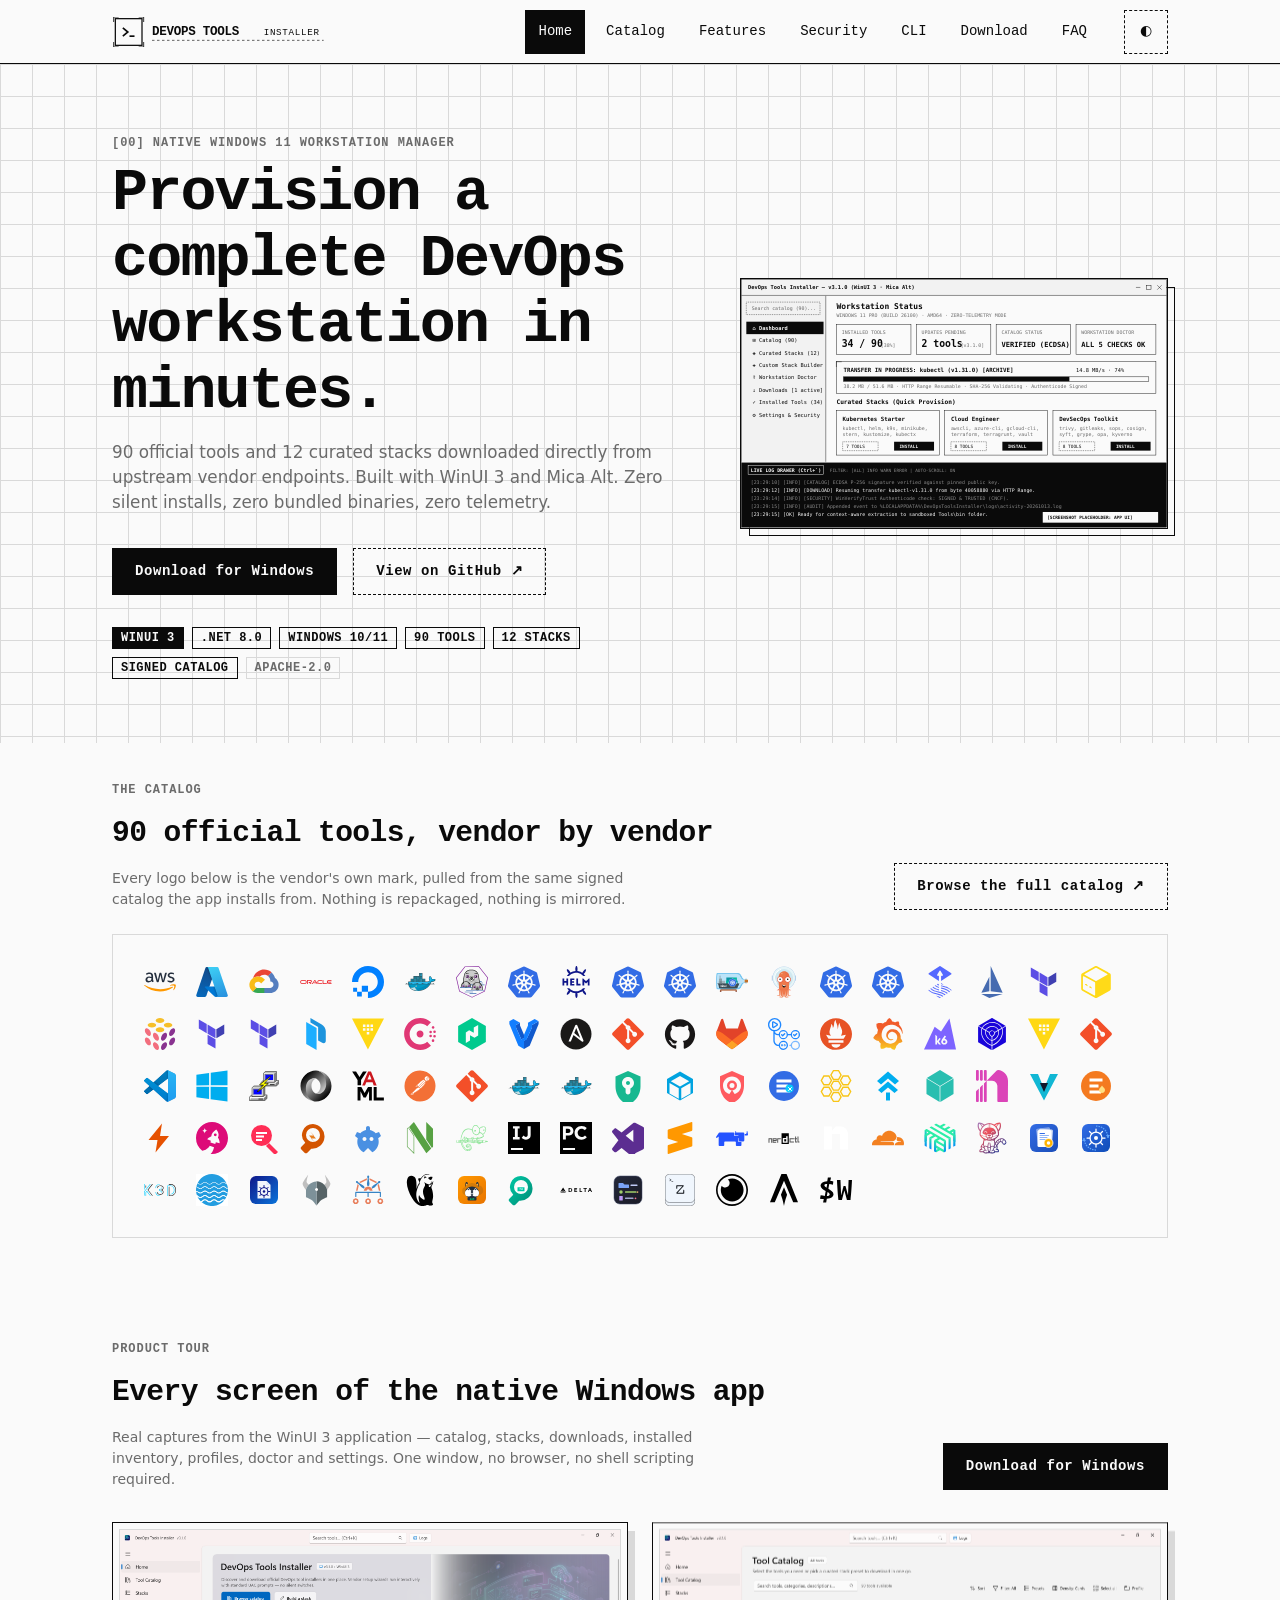
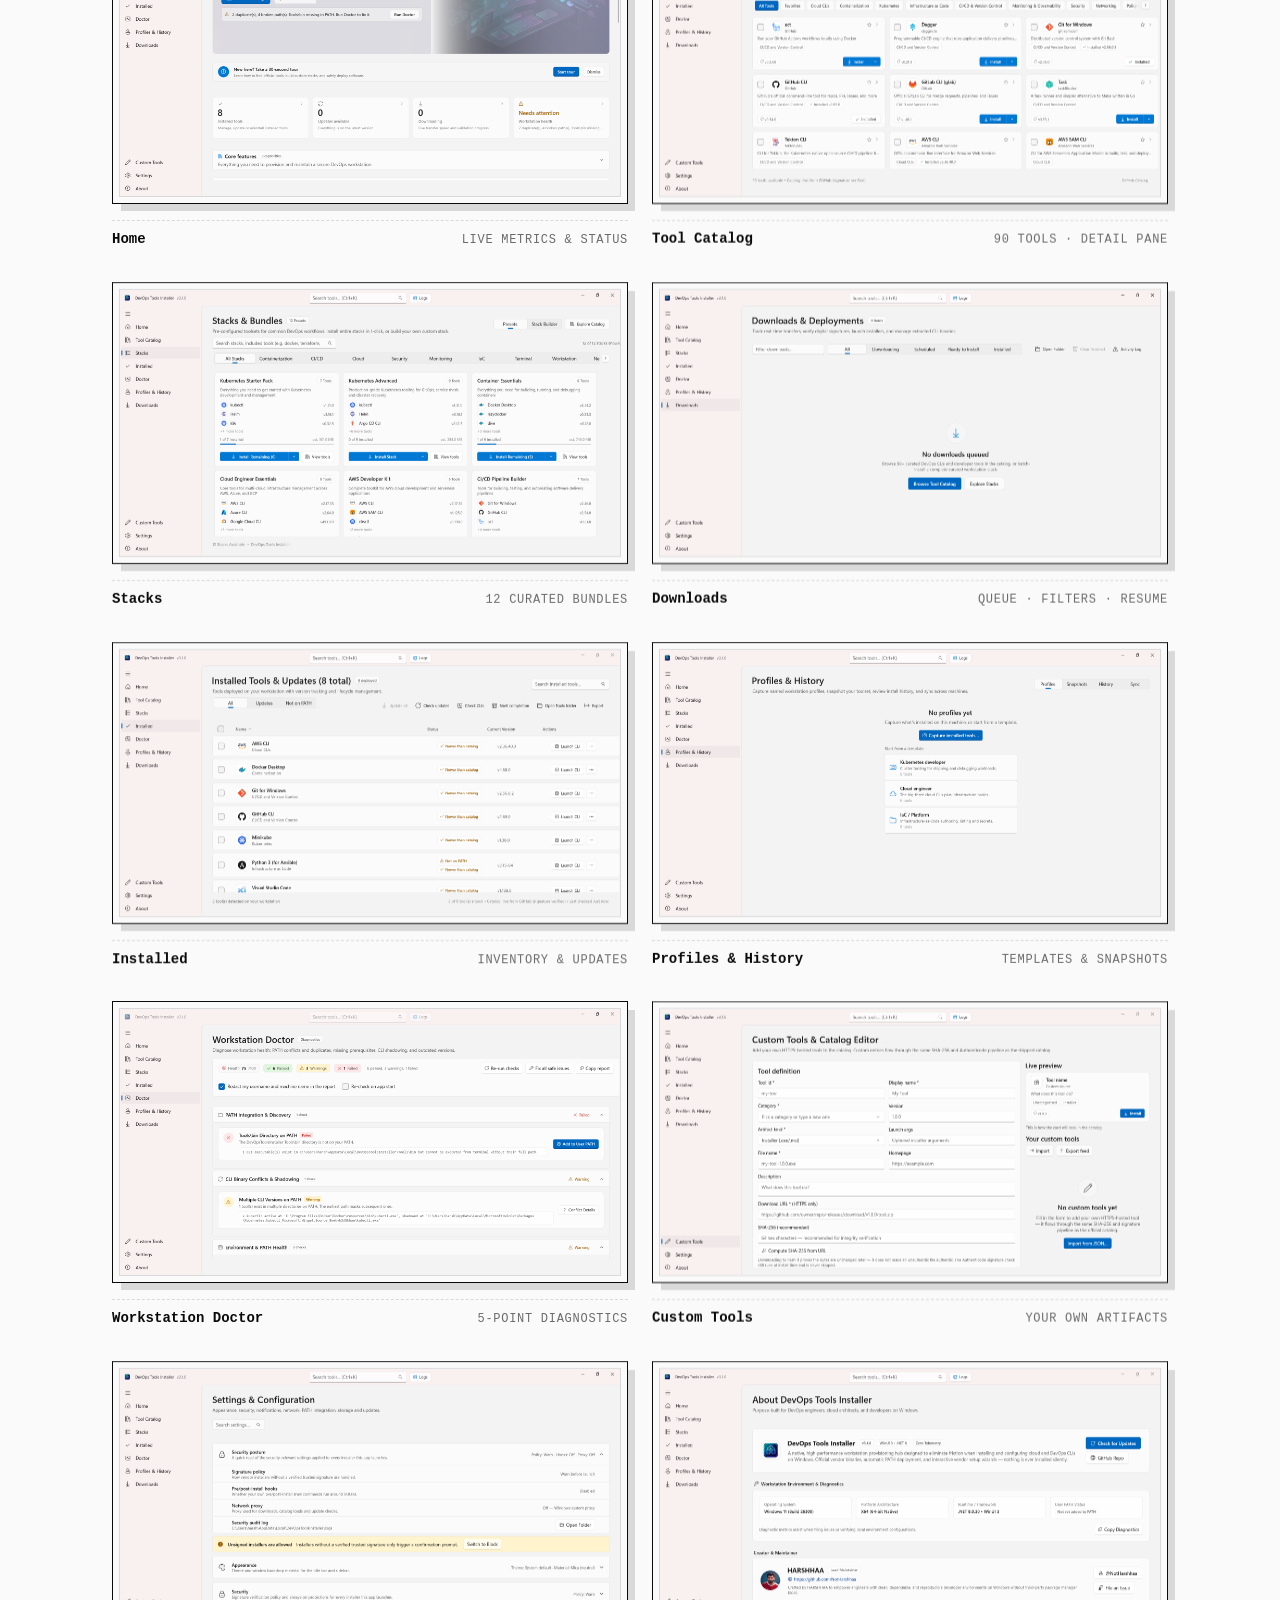
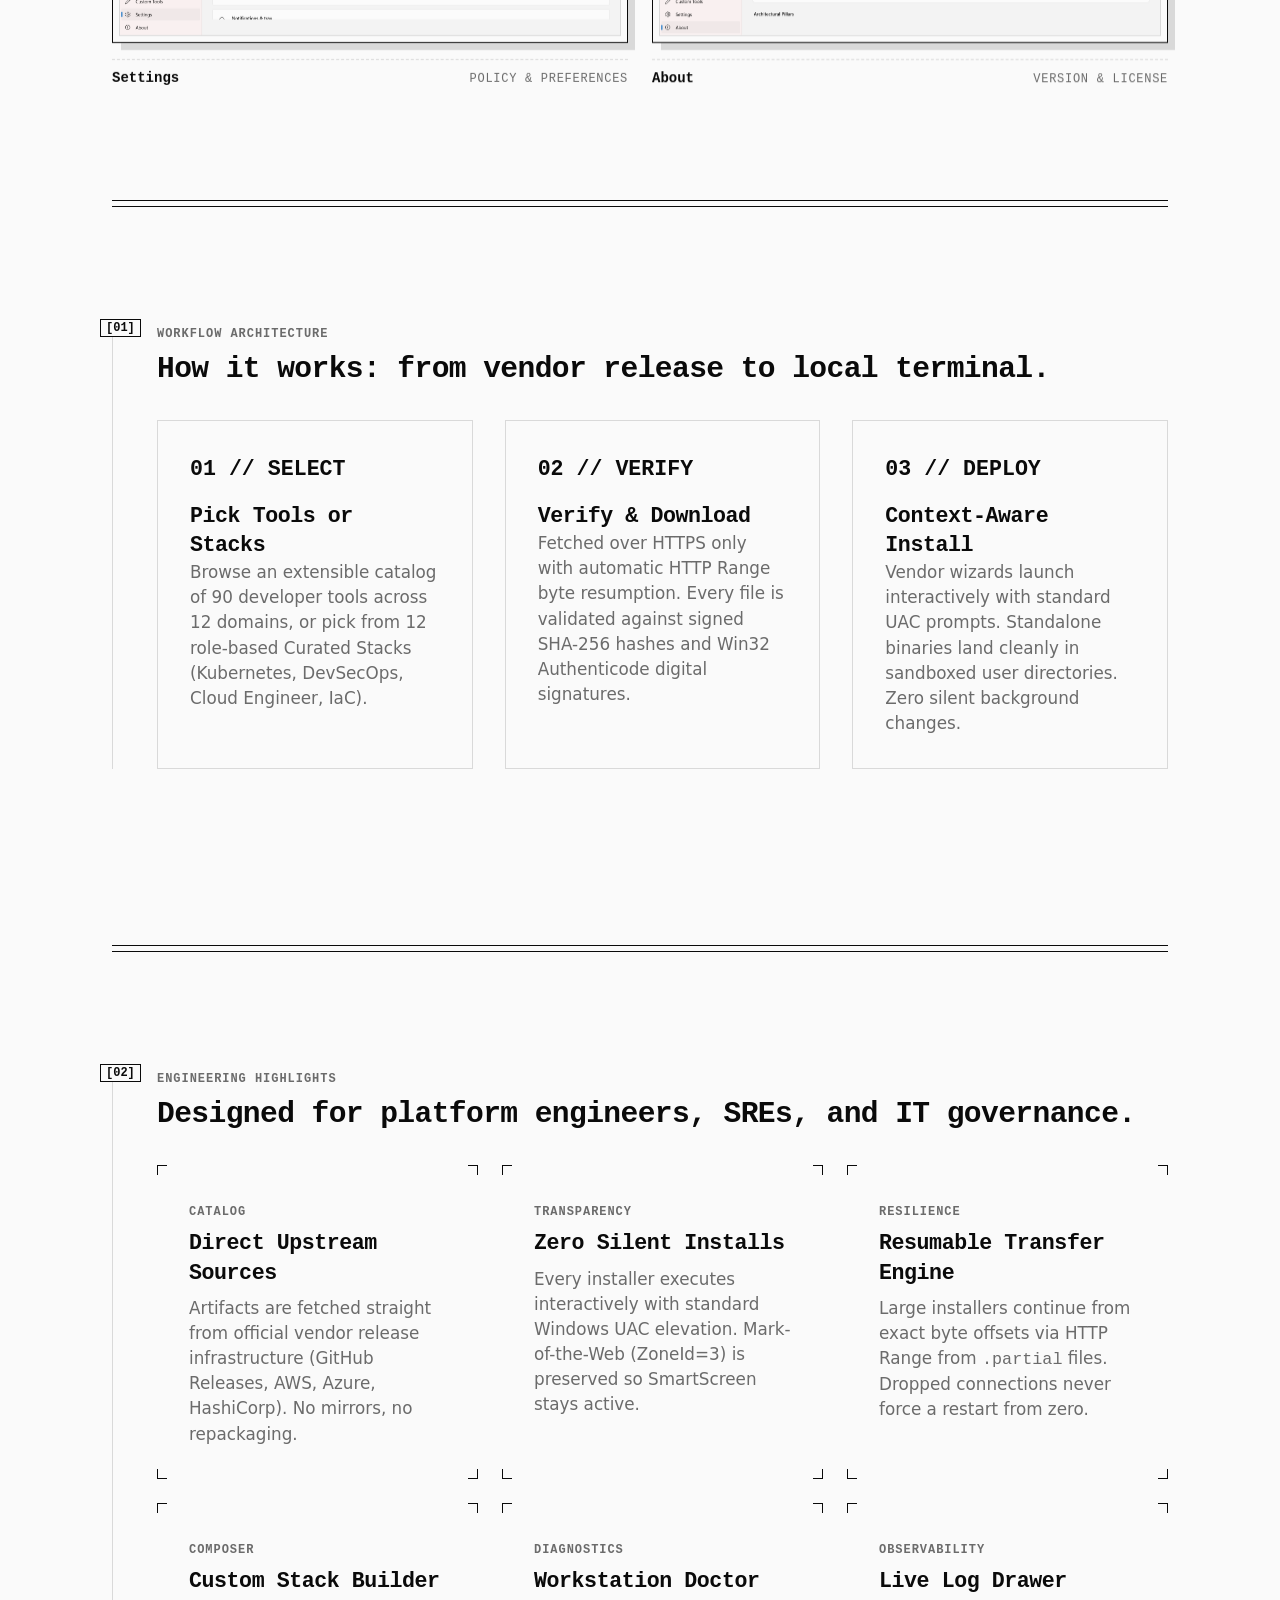
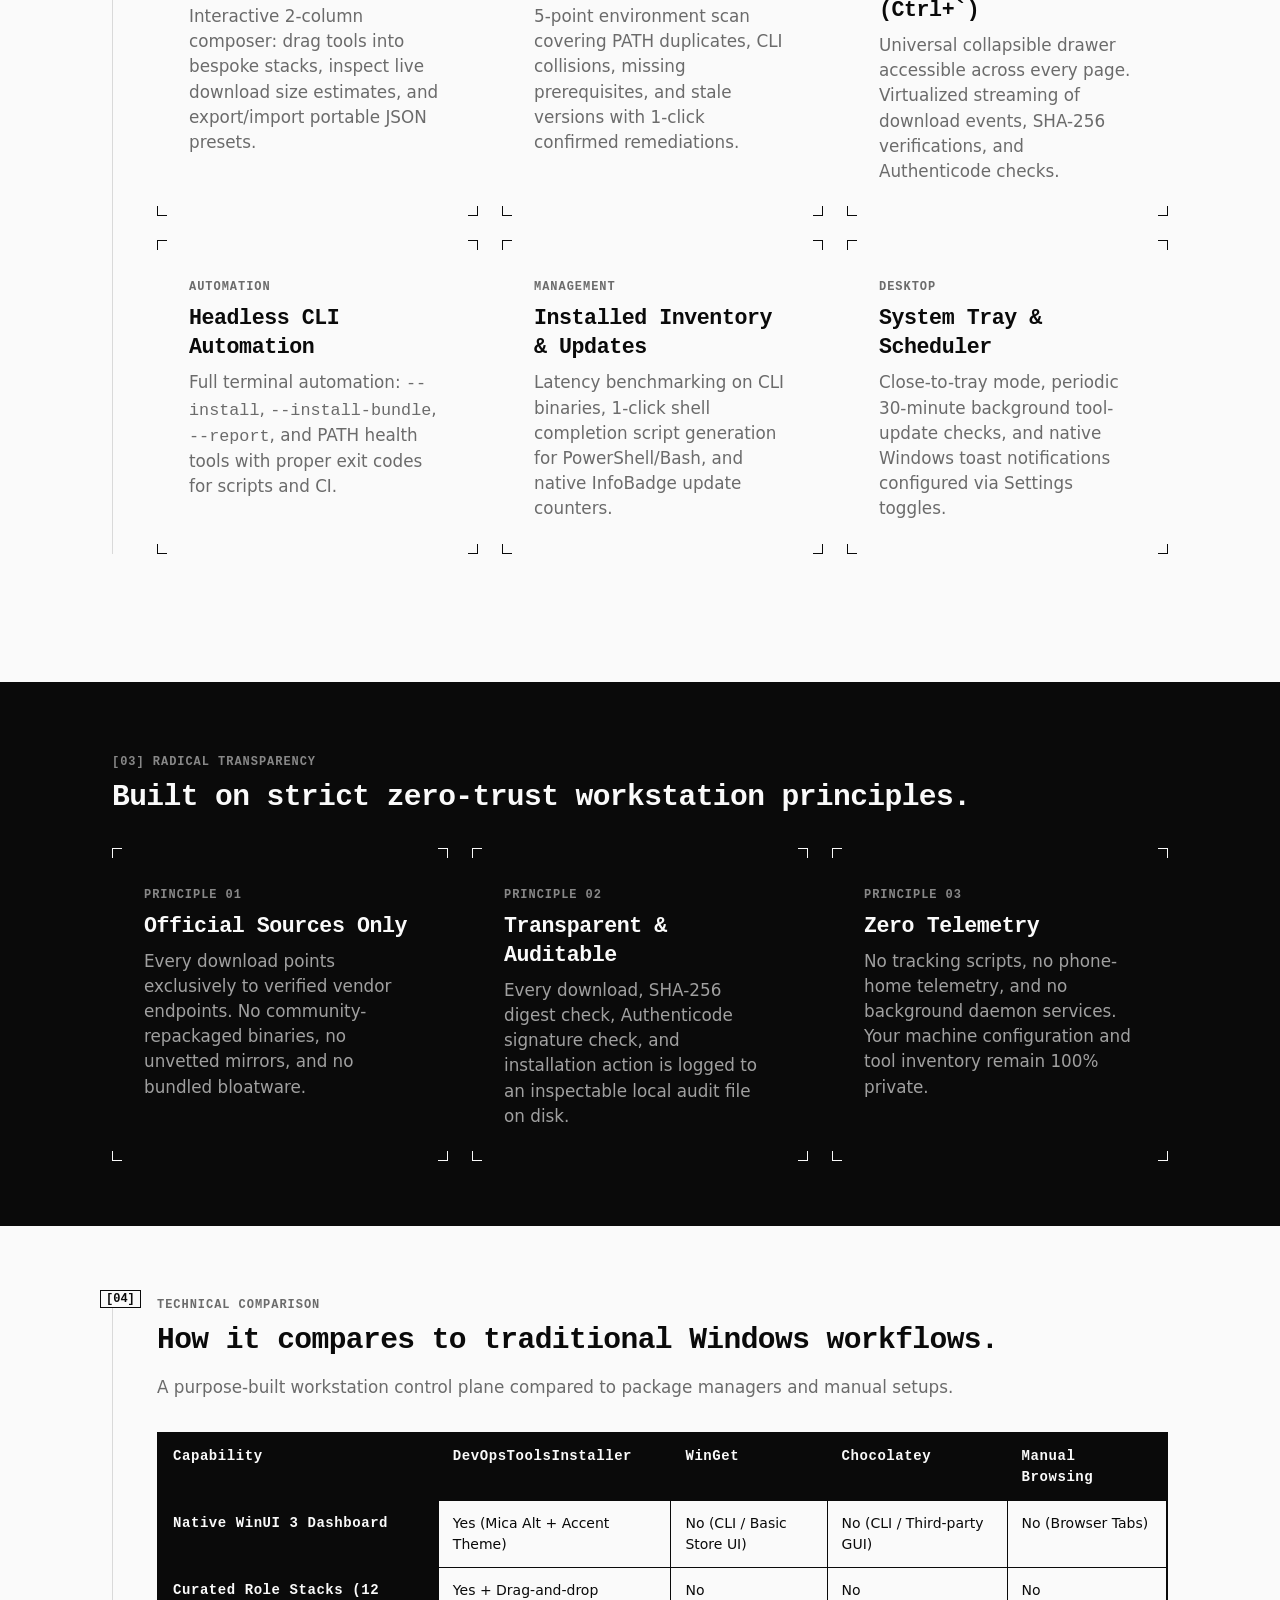
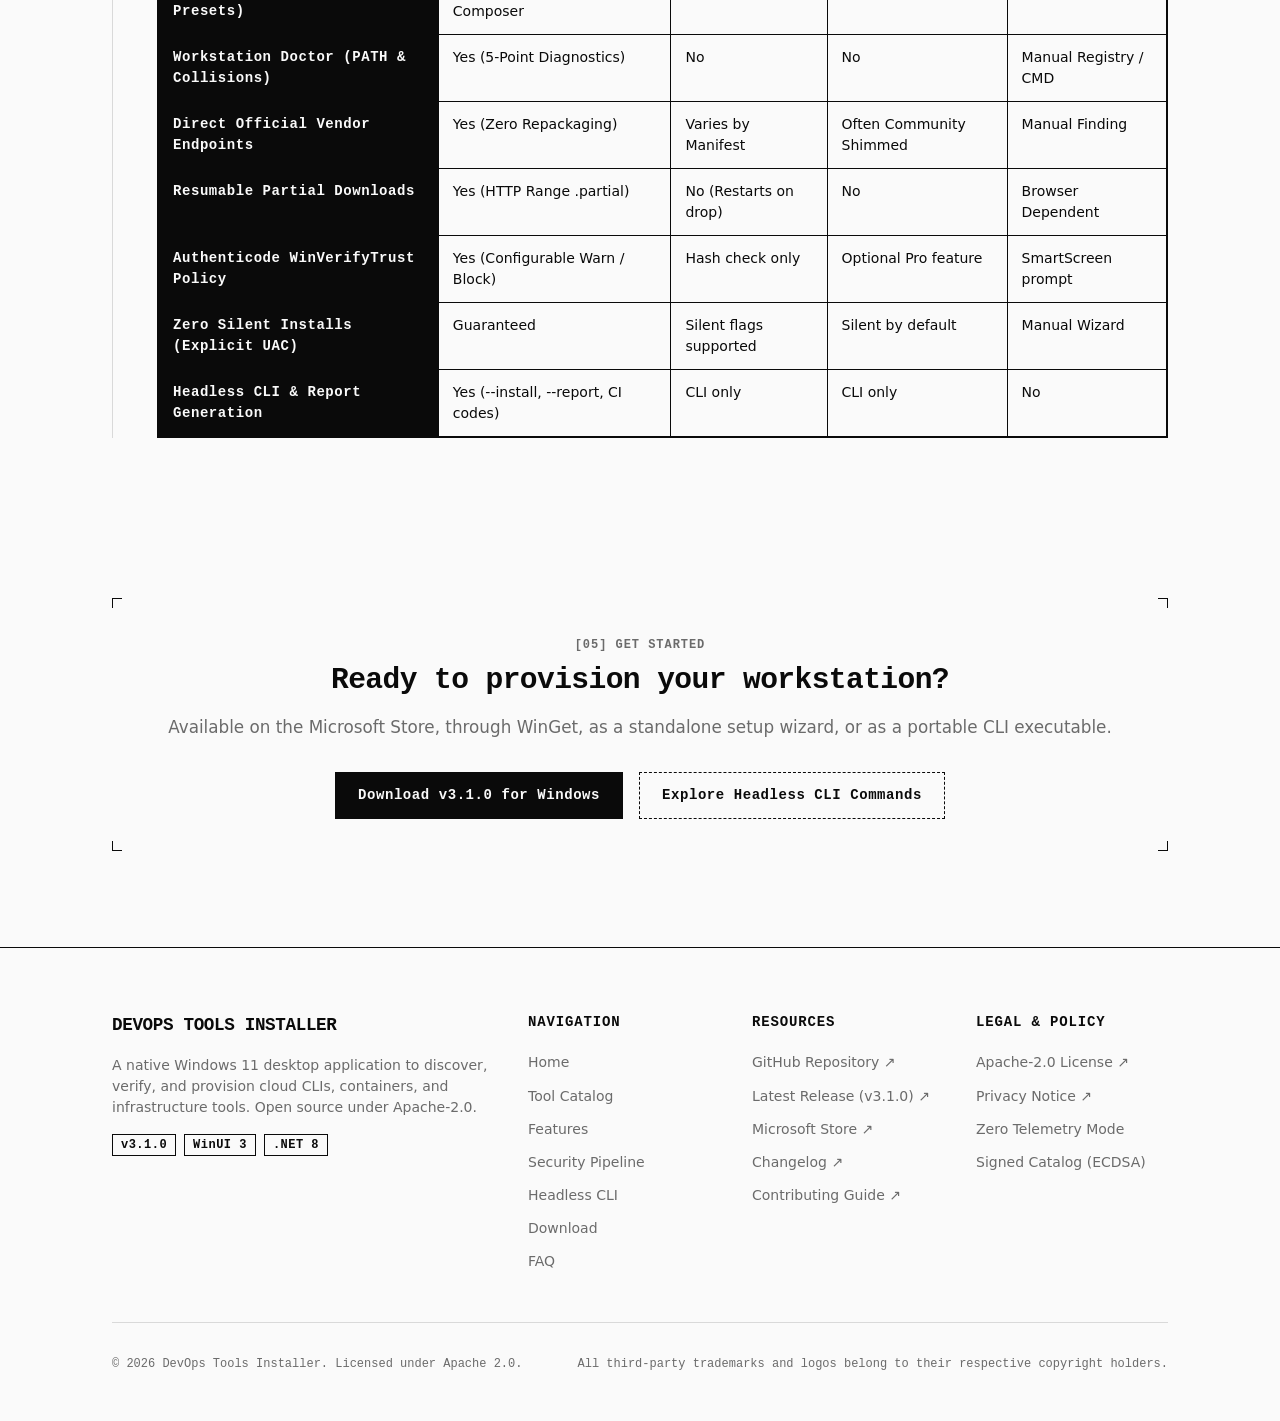
==== commit 5380ffc0: "feat: Enhance website with new tool catalog and UI improvements - Introduced a new tool catalog page" ====
--- a/web/index.html
+++ b/web/index.html
@@ -64,6 +64,7 @@
       <nav id="site-nav" class="site-nav" role="navigation" aria-label="Main Navigation">
         <ul class="nav-list">
           <li><a href="index.html" class="nav-link" aria-current="page">Home</a></li>
+          <li><a href="catalog.html" class="nav-link">Catalog</a></li>
           <li><a href="features.html" class="nav-link">Features</a></li>
           <li><a href="security.html" class="nav-link">Security</a></li>
           <li><a href="cli.html" class="nav-link">CLI</a></li>
@@ -113,6 +114,147 @@
       </div>
     </section>
 
+    <!-- Tool Wall -->
+    <section class="section-tight" aria-labelledby="toolwall-title">
+      <div class="container">
+        <div class="toolwall">
+          <div class="toolwall__head">
+            <div>
+              <span class="micro-label">THE CATALOG</span>
+              <h2 id="toolwall-title" class="toolwall__title">90 official tools, vendor by vendor</h2>
+              <p class="text-mute" style="font-size: var(--font-small); max-width: 62ch;">
+                Every logo below is the vendor's own mark, pulled from the same signed catalog the app installs from.
+                Nothing is repackaged, nothing is mirrored.
+              </p>
+            </div>
+            <a href="catalog.html" class="btn-secondary">Browse the full catalog ↗</a>
+          </div>
+          <div class="logo-wall" id="logo-wall" aria-busy="true">
+            <p class="text-mute">Loading tool logos…</p>
+          </div>
+        </div>
+      </div>
+    </section>
+
+    <!-- Product Tour -->
+    <section class="section" aria-labelledby="tour-title">
+      <div class="container">
+        <div class="toolwall__head" style="margin-bottom: var(--space-4);">
+          <div>
+            <span class="micro-label">PRODUCT TOUR</span>
+            <h2 id="tour-title" class="toolwall__title">Every screen of the native Windows app</h2>
+            <p class="text-mute" style="font-size: var(--font-small); max-width: 66ch;">
+              Real captures from the WinUI 3 application — catalog, stacks, downloads, installed inventory, profiles, doctor and settings.
+              One window, no browser, no shell scripting required.
+            </p>
+          </div>
+          <a href="download.html" class="btn-primary">Download for Windows</a>
+        </div>
+
+        <div class="tour-grid">
+          <figure class="tour-shot">
+            <div class="tour-shot__frame">
+              <img src="assets/img/Homepage.png" alt="DevOps Tools Installer home screen with live catalog metrics and workstation status" width="1920" height="1020" decoding="async">
+            </div>
+            <figcaption class="tour-shot__caption">
+              <span class="tour-shot__title">Home</span>
+              <span class="tour-shot__note">Live metrics &amp; status</span>
+            </figcaption>
+          </figure>
+
+          <figure class="tour-shot">
+            <div class="tour-shot__frame">
+              <img src="assets/img/Tool-Catalog.png" alt="Tool Catalog page listing 90 DevOps tools with categories, logos and the detail pane" width="1920" height="1020" decoding="async">
+            </div>
+            <figcaption class="tour-shot__caption">
+              <span class="tour-shot__title">Tool Catalog</span>
+              <span class="tour-shot__note">90 tools · detail pane</span>
+            </figcaption>
+          </figure>
+
+          <figure class="tour-shot">
+            <div class="tour-shot__frame">
+              <img src="assets/img/Stacks.png" alt="Stacks page showing curated role-based bundles and the custom stack builder" width="1920" height="1020" decoding="async">
+            </div>
+            <figcaption class="tour-shot__caption">
+              <span class="tour-shot__title">Stacks</span>
+              <span class="tour-shot__note">12 curated bundles</span>
+            </figcaption>
+          </figure>
+
+          <figure class="tour-shot">
+            <div class="tour-shot__frame">
+              <img src="assets/img/Downloads.png" alt="Downloads page showing the transfer queue, status filters and empty state" width="1920" height="1020" decoding="async">
+            </div>
+            <figcaption class="tour-shot__caption">
+              <span class="tour-shot__title">Downloads</span>
+              <span class="tour-shot__note">Queue · filters · resume</span>
+            </figcaption>
+          </figure>
+
+          <figure class="tour-shot">
+            <div class="tour-shot__frame">
+              <img src="assets/img/Installed.png" alt="Installed page listing provisioned tools with versions and update actions" width="1920" height="1020" decoding="async">
+            </div>
+            <figcaption class="tour-shot__caption">
+              <span class="tour-shot__title">Installed</span>
+              <span class="tour-shot__note">Inventory &amp; updates</span>
+            </figcaption>
+          </figure>
+
+          <figure class="tour-shot">
+            <div class="tour-shot__frame">
+              <img src="assets/img/Profiles&amp;History.png" alt="Profiles and History page with the capture action and three starter profile templates" width="1920" height="1020" decoding="async">
+            </div>
+            <figcaption class="tour-shot__caption">
+              <span class="tour-shot__title">Profiles &amp; History</span>
+              <span class="tour-shot__note">Templates &amp; snapshots</span>
+            </figcaption>
+          </figure>
+
+          <figure class="tour-shot">
+            <div class="tour-shot__frame">
+              <img src="assets/img/Doctor.png" alt="Workstation Doctor page running five environment diagnostics with remediation actions" width="1920" height="1020" decoding="async">
+            </div>
+            <figcaption class="tour-shot__caption">
+              <span class="tour-shot__title">Workstation Doctor</span>
+              <span class="tour-shot__note">5-point diagnostics</span>
+            </figcaption>
+          </figure>
+
+          <figure class="tour-shot">
+            <div class="tour-shot__frame">
+              <img src="assets/img/Custom-tools.png" alt="Custom tools editor for adding organization specific artifacts to the catalog" width="1920" height="1020" decoding="async">
+            </div>
+            <figcaption class="tour-shot__caption">
+              <span class="tour-shot__title">Custom Tools</span>
+              <span class="tour-shot__note">Your own artifacts</span>
+            </figcaption>
+          </figure>
+
+          <figure class="tour-shot">
+            <div class="tour-shot__frame">
+              <img src="assets/img/Settings.png" alt="Settings page with update policy, catalog source, scheduler and appearance preferences" width="1920" height="1020" decoding="async">
+            </div>
+            <figcaption class="tour-shot__caption">
+              <span class="tour-shot__title">Settings</span>
+              <span class="tour-shot__note">Policy &amp; preferences</span>
+            </figcaption>
+          </figure>
+
+          <figure class="tour-shot">
+            <div class="tour-shot__frame">
+              <img src="assets/img/About.png" alt="About page showing application version, license and diagnostics" width="1920" height="1020" decoding="async">
+            </div>
+            <figcaption class="tour-shot__caption">
+              <span class="tour-shot__title">About</span>
+              <span class="tour-shot__note">Version &amp; license</span>
+            </figcaption>
+          </figure>
+        </div>
+      </div>
+    </section>
+
     <div class="container">
       <hr class="double-rule" aria-hidden="true">
     </div>
@@ -399,6 +541,7 @@
           <h4 class="footer-col-title">Navigation</h4>
           <ul class="footer-links">
             <li><a href="index.html" class="footer-link">Home</a></li>
+            <li><a href="catalog.html" class="footer-link">Tool Catalog</a></li>
             <li><a href="features.html" class="footer-link">Features</a></li>
             <li><a href="security.html" class="footer-link">Security Pipeline</a></li>
             <li><a href="cli.html" class="footer-link">Headless CLI</a></li>
@@ -474,6 +617,27 @@
         }
       });
     });
+
+    // Vendor logo wall — rendered from the signed catalog export
+    const logoWall = document.getElementById('logo-wall');
+    if (logoWall) {
+      fetch('assets/catalog.json')
+        .then(response => response.ok ? response.json() : Promise.reject(new Error('HTTP ' + response.status)))
+        .then(data => {
+          const tools = data.tools || [];
+          logoWall.innerHTML = tools.map(tool => {
+            const mark = tool.logo
+              ? `<img src="${tool.logo}" alt="${tool.name}" title="${tool.name} — v${tool.version}" width="34" height="34">`
+              : `<span title="${tool.name}">${tool.name.slice(0, 2).toUpperCase()}</span>`;
+            return `<a class="logo-wall__item" href="catalog.html#${tool.id}" title="${tool.name} — v${tool.version}" aria-label="${tool.name}">${mark}</a>`;
+          }).join('');
+          logoWall.setAttribute('aria-busy', 'false');
+        })
+        .catch(() => {
+          logoWall.innerHTML = '<p class="text-mute">Tool logos could not be loaded. Open the catalog page to browse all 90 tools.</p>';
+          logoWall.setAttribute('aria-busy', 'false');
+        });
+    }
   </script>
 </body>
 </html>
--- a/web/assets/css/style.css
+++ b/web/assets/css/style.css
@@ -898,10 +898,475 @@
   color: var(--mute);
 }
 
+/* Installation channels — one-by-one list layout.
+   Each channel is a full-width row: index, description, then the action
+   (buttons / commands), instead of the side-by-side card grid. */
+.channel-list {
+  display: grid;
+  grid-template-columns: 1fr;
+  gap: var(--space-3);
+}
+
+.channel-row {
+  display: grid;
+  grid-template-columns: 8rem minmax(0, 1fr) minmax(0, 22rem);
+  gap: var(--space-4);
+  align-items: start;
+}
+
+.channel-row__index {
+  display: flex;
+  align-items: baseline;
+  gap: var(--space-1);
+  flex-wrap: wrap;
+}
+
+.channel-row__num {
+  font-family: var(--font-mono);
+  font-size: var(--font-h3);
+  font-weight: 700;
+  line-height: 1;
+}
+
+.channel-row__body h3 {
+  margin-bottom: var(--space-1);
+}
+
+.channel-row__action {
+  display: flex;
+  flex-direction: column;
+  gap: var(--space-2);
+  align-items: stretch;
+}
+
+.channel-row__action .btn-primary,
+.channel-row__action .btn-secondary {
+  width: 100%;
+}
+
+.channel-row__action .code-block {
+  margin-top: 0;
+  margin-bottom: 0;
+}
+
+/* --------------------------------------------------------------------------
+   5b. CATALOG COMPONENTS (tool grid, filters, stacks)
+   -------------------------------------------------------------------------- */
+.catalog-toolbar {
+  display: flex;
+  align-items: center;
+  justify-content: space-between;
+  gap: var(--space-3);
+  flex-wrap: wrap;
+  padding-bottom: var(--space-3);
+  border-bottom: 1px solid var(--line);
+}
+
+.search-field {
+  display: flex;
+  align-items: center;
+  gap: var(--space-2);
+  flex: 1 1 22rem;
+  max-width: 34rem;
+  padding: 0 var(--space-3);
+  background: var(--paper);
+  border: 1px solid var(--ink);
+  min-height: 46px;
+}
+
+.search-field__prefix {
+  font-family: var(--font-mono);
+  font-size: var(--font-small);
+  color: var(--mute);
+}
+
+.search-field__input {
+  flex: 1;
+  border: 0;
+  outline: none;
+  background: transparent;
+  color: var(--ink);
+  font-family: var(--font-mono);
+  font-size: var(--font-small);
+  padding: 12px 0;
+  min-width: 0;
+}
+
+.search-field__input::placeholder {
+  color: var(--mute);
+}
+
+.search-field:focus-within {
+  outline: 2px solid var(--ink);
+  outline-offset: 2px;
+}
+
+.catalog-count {
+  font-family: var(--font-mono);
+  font-size: var(--font-micro);
+  letter-spacing: 0.08em;
+  text-transform: uppercase;
+  color: var(--mute);
+}
+
+.filter-chips {
+  display: flex;
+  flex-wrap: wrap;
+  gap: var(--space-1);
+  margin: var(--space-3) 0;
+}
+
+.filter-chip {
+  font-family: var(--font-mono);
+  font-size: var(--font-micro);
+  font-weight: 700;
+  letter-spacing: 0.08em;
+  text-transform: uppercase;
+  color: var(--ink);
+  background: transparent;
+  border: 1px dashed var(--line);
+  padding: 8px 12px;
+  cursor: pointer;
+  transition: border-style var(--transition-fast), background-color var(--transition-fast), color var(--transition-fast);
+}
+
+.filter-chip:hover,
+.filter-chip:focus-visible {
+  border-style: solid;
+  border-color: var(--ink);
+}
+
+.filter-chip.is-active {
+  background: var(--ink);
+  color: var(--paper);
+  border: 1px solid var(--ink);
+}
+
+.tool-grid {
+  display: grid;
+  grid-template-columns: repeat(auto-fill, minmax(min(100%, 260px), 1fr));
+  gap: var(--space-2);
+}
+
+.tool-card {
+  display: flex;
+  flex-direction: column;
+  gap: var(--space-2);
+  padding: var(--space-3);
+  background: var(--paper);
+  border: 1px solid var(--line);
+  transition: border-color var(--transition-fast), transform var(--transition-fast);
+  scroll-margin-top: calc(var(--header-height) + var(--space-3));
+}
+
+.tool-card:hover {
+  border-color: var(--ink);
+  transform: translateY(-2px);
+}
+
+.tool-card__head {
+  display: flex;
+  align-items: center;
+  gap: var(--space-2);
+}
+
+.tool-logo {
+  display: inline-flex;
+  align-items: center;
+  justify-content: center;
+  flex: 0 0 auto;
+  width: 44px;
+  height: 44px;
+  padding: 5px;
+  background: var(--paper);
+  border: 1px solid var(--line);
+}
+
+.tool-logo__img {
+  width: 100%;
+  height: 100%;
+  object-fit: contain;
+}
+
+.tool-logo__mono {
+  font-family: var(--font-mono);
+  font-size: var(--font-small);
+  font-weight: 700;
+  color: var(--mute);
+}
+
+.tool-card__name {
+  font-size: var(--font-base);
+  font-weight: 700;
+  line-height: 1.25;
+  margin: 0;
+}
+
+.tool-card__cat {
+  display: block;
+  font-family: var(--font-mono);
+  font-size: var(--font-micro);
+  letter-spacing: 0.06em;
+  text-transform: uppercase;
+  color: var(--mute);
+}
+
+.tool-card__desc {
+  font-size: var(--font-small);
+  color: var(--mute);
+  margin: 0;
+  flex: 1;
+}
+
+.tool-card__foot {
+  display: flex;
+  align-items: center;
+  justify-content: space-between;
+  gap: var(--space-2);
+  padding-top: var(--space-2);
+  border-top: 1px dashed var(--line);
+}
+
+.tool-card__version {
+  font-family: var(--font-mono);
+  font-size: var(--font-micro);
+  font-weight: 700;
+}
+
+.tool-card__kind {
+  font-family: var(--font-mono);
+  font-size: var(--font-micro);
+  letter-spacing: 0.06em;
+  text-transform: uppercase;
+  color: var(--mute);
+}
+
+.stack-grid {
+  display: grid;
+  grid-template-columns: repeat(auto-fill, minmax(min(100%, 320px), 1fr));
+  gap: var(--space-3);
+}
+
+.stack-card {
+  display: flex;
+  flex-direction: column;
+  gap: var(--space-2);
+  padding: var(--space-3);
+  background: var(--paper);
+  border: 1px solid var(--ink);
+}
+
+.stack-card__name {
+  font-size: var(--font-base);
+  font-weight: 700;
+  margin: 0;
+}
+
+.stack-tools {
+  display: flex;
+  flex-wrap: wrap;
+  gap: var(--space-1);
+}
+
+.stack-tool {
+  display: inline-flex;
+  align-items: center;
+  gap: 6px;
+  max-width: 100%;
+  padding: 4px 8px 4px 4px;
+  border: 1px solid var(--line);
+  font-family: var(--font-mono);
+  font-size: var(--font-micro);
+  color: var(--mute);
+}
+
+/* Long tool names ellipsize so a chip never widens its card. */
+.stack-tool > span {
+  min-width: 0;
+  overflow: hidden;
+  text-overflow: ellipsis;
+  white-space: nowrap;
+}
+
+.stack-tool .tool-logo {
+  width: 20px;
+  height: 20px;
+  padding: 2px;
+  border: 0;
+}
+
+.stack-card__count {
+  font-family: var(--font-mono);
+  font-size: var(--font-micro);
+  letter-spacing: 0.08em;
+  text-transform: uppercase;
+  color: var(--mute);
+  padding-top: var(--space-1);
+  border-top: 1px dashed var(--line);
+}
+
+/* Tool wall (homepage) — the vendor logo wall */
+.toolwall {
+  display: flex;
+  flex-direction: column;
+  gap: var(--space-3);
+}
+
+.toolwall__head {
+  display: flex;
+  align-items: flex-end;
+  justify-content: space-between;
+  gap: var(--space-3);
+  flex-wrap: wrap;
+}
+
+.toolwall__title {
+  font-size: var(--font-h2);
+  font-weight: 700;
+  margin: var(--space-1) 0 var(--space-2);
+}
+
+.logo-wall {
+  display: flex;
+  flex-wrap: wrap;
+  gap: 6px;
+  padding: var(--space-3);
+  border: 1px solid var(--line);
+  background: var(--paper);
+}
+
+.logo-wall__item {
+  display: inline-flex;
+  align-items: center;
+  justify-content: center;
+  width: 46px;
+  height: 46px;
+  padding: 6px;
+  border: 1px solid transparent;
+  transition: border-color var(--transition-fast), transform var(--transition-fast);
+}
+
+.logo-wall__item:hover {
+  border-color: var(--ink);
+  transform: translateY(-2px);
+}
+
+.logo-wall__item img {
+  width: 100%;
+  height: 100%;
+  object-fit: contain;
+}
+
+.logo-wall__item span {
+  font-family: var(--font-mono);
+  font-size: var(--font-micro);
+  font-weight: 700;
+  color: var(--mute);
+}
+
+/* Grid items default to min-width:auto, which lets long unbreakable content
+   (code blocks, command strings) push a column past the viewport on narrow
+   screens. Every grid child in the layout opts out so it can shrink and let
+   its own content scroll or wrap instead. */
+.feature-showcase-card > *,
+.hero-content > *,
+.channel-list > *,
+.channel-row > *,
+.channel-row__action > *,
+.tool-grid > *,
+.tool-card > *,
+.stack-grid > *,
+.stack-card > *,
+.tour-grid > *,
+.tour-shot > *,
+.grid-2 > *,
+.grid-3 > *,
+.grid-4 > *,
+.footer-grid > * {
+  min-width: 0;
+}
+
+/* Long inline code (winget package IDs, file names) must wrap rather than
+   widen its container. */
+code {
+  overflow-wrap: anywhere;
+}
+
+/* Product tour — real application screenshots with a gentle floating motion */
+.tour-grid {
+  display: grid;
+  grid-template-columns: repeat(auto-fit, minmax(min(100%, 360px), 1fr));
+  gap: var(--space-4) var(--space-3);
+}
+
+.tour-shot {
+  display: flex;
+  flex-direction: column;
+  gap: var(--space-2);
+  margin: 0;
+  animation: floaty 7.5s ease-in-out infinite;
+  will-change: transform;
+}
+
+/* Stagger the drift so the wall breathes instead of pulsing in unison. */
+.tour-shot:nth-child(2n) { animation-delay: -1.9s; }
+.tour-shot:nth-child(3n) { animation-delay: -3.4s; }
+.tour-shot:nth-child(4n) { animation-delay: -5.1s; }
+.tour-shot:nth-child(5n) { animation-delay: -2.6s; }
+
+@keyframes floaty {
+  0%, 100% { transform: translateY(0); }
+  50% { transform: translateY(-9px); }
+}
+
+.tour-shot__frame {
+  position: relative;
+  padding: 6px;
+  background: var(--paper);
+  border: 1px solid var(--ink);
+  box-shadow: 8px 8px 0 -1px var(--line);
+  transition: box-shadow var(--transition-fast), transform var(--transition-fast);
+}
+
+.tour-shot__frame:hover {
+  box-shadow: 12px 12px 0 -1px var(--ink);
+}
+
+.tour-shot__frame img {
+  display: block;
+  width: 100%;
+  height: auto;
+  border: 1px solid var(--line);
+}
+
+.tour-shot__caption {
+  display: flex;
+  align-items: baseline;
+  justify-content: space-between;
+  gap: var(--space-2);
+  padding-top: var(--space-1);
+  border-top: 1px dashed var(--line);
+}
+
+.tour-shot__title {
+  font-family: var(--font-mono);
+  font-size: var(--font-small);
+  font-weight: 700;
+  margin: 0;
+}
+
+.tour-shot__note {
+  font-family: var(--font-mono);
+  font-size: var(--font-micro);
+  letter-spacing: 0.06em;
+  text-transform: uppercase;
+  color: var(--mute);
+  text-align: right;
+}
+
 /* --------------------------------------------------------------------------
    6. UTILITIES
-   -------------------------------------------------------------------------- */
-.text-center { text-align: center; }
+   -------------------------------------------------------------------------- */.text-center { text-align: center; }
 .text-right { text-align: right; }
 .mt-0 { margin-top: 0; }
 .mt-1 { margin-top: var(--space-1); }
@@ -987,9 +1452,28 @@
   }
 }
 
+/* Installation channels stack into a single column before the description
+   column gets too narrow to read. */
+@media (max-width: 1080px) {
+  .channel-row {
+    grid-template-columns: 1fr;
+    gap: var(--space-2);
+  }
+}
+
 @media (max-width: 768px) {
   .mobile-nav-toggle {
     display: inline-flex;
+  }
+
+  /* Comfortable touch targets on touch devices. */
+  .filter-chip {
+    min-height: 40px;
+    padding: 10px 14px;
+  }
+
+  .search-field {
+    min-height: 50px;
   }
 
   .site-nav {
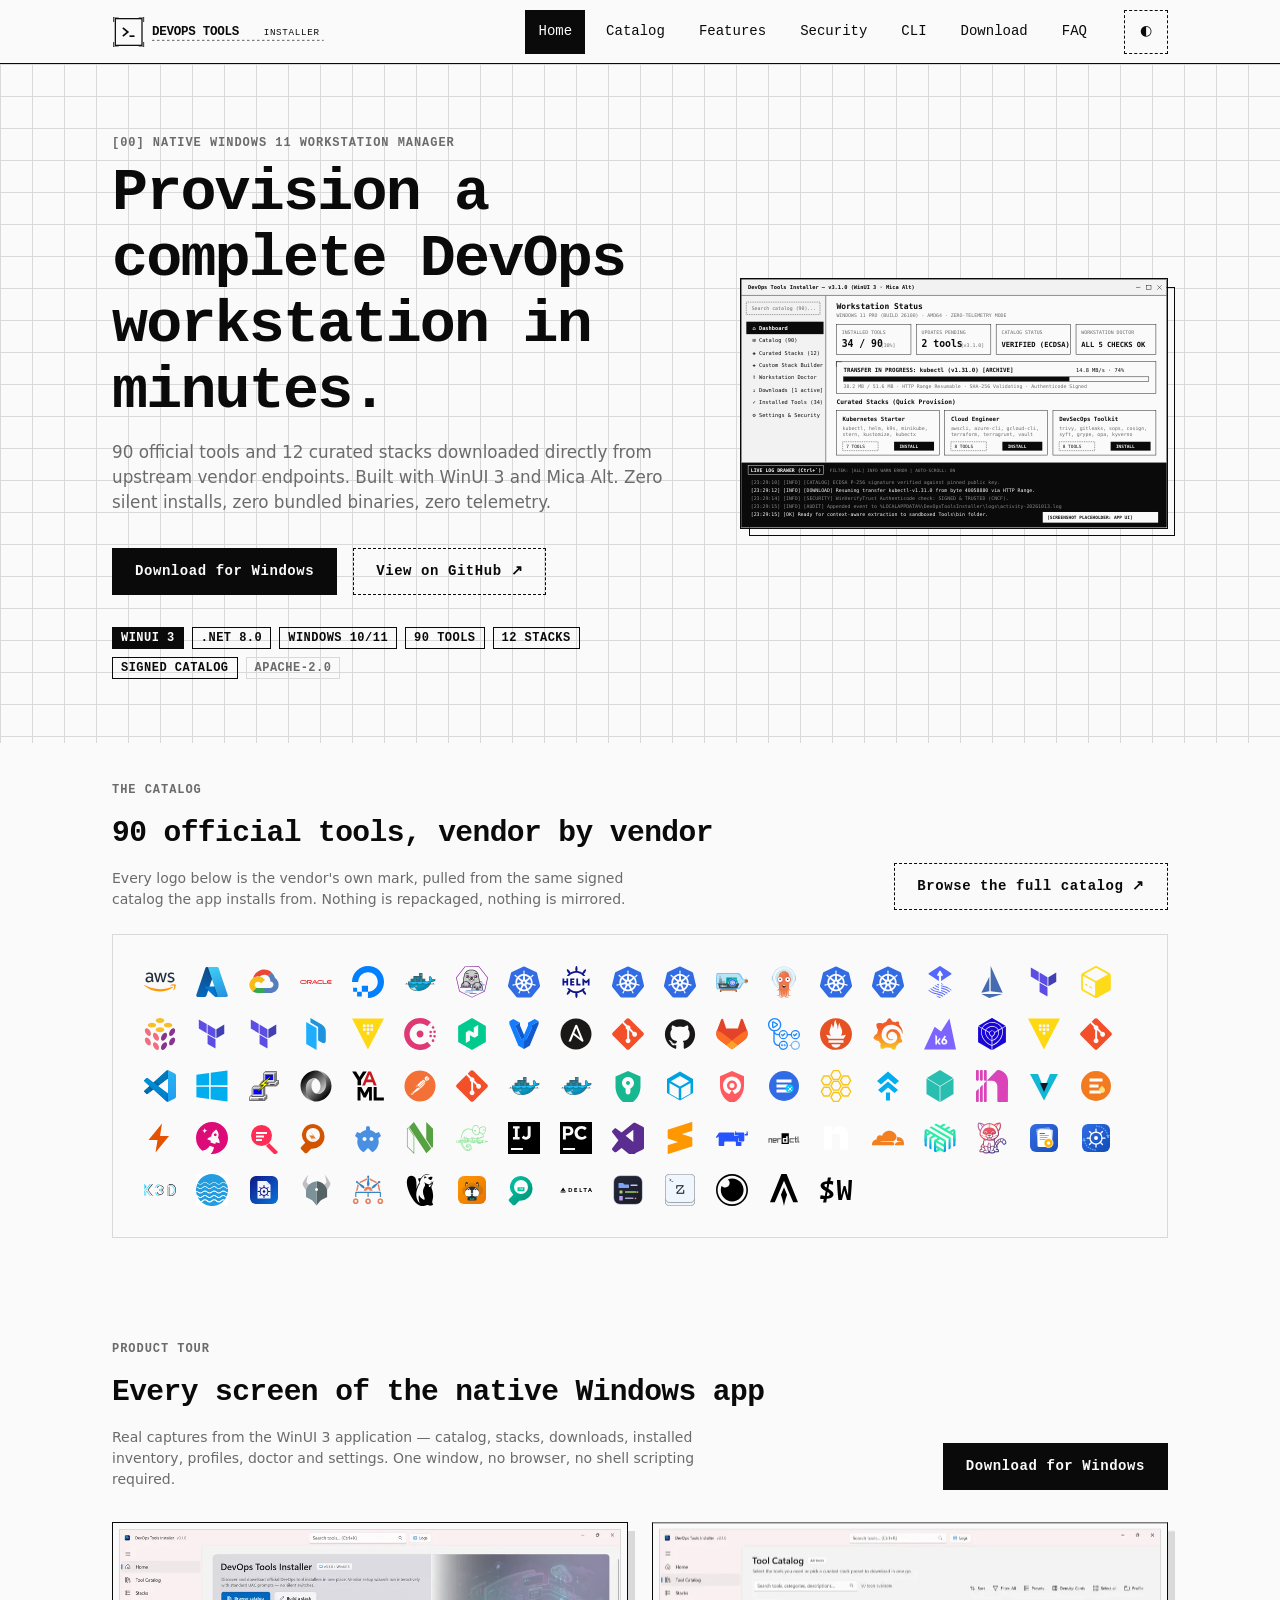
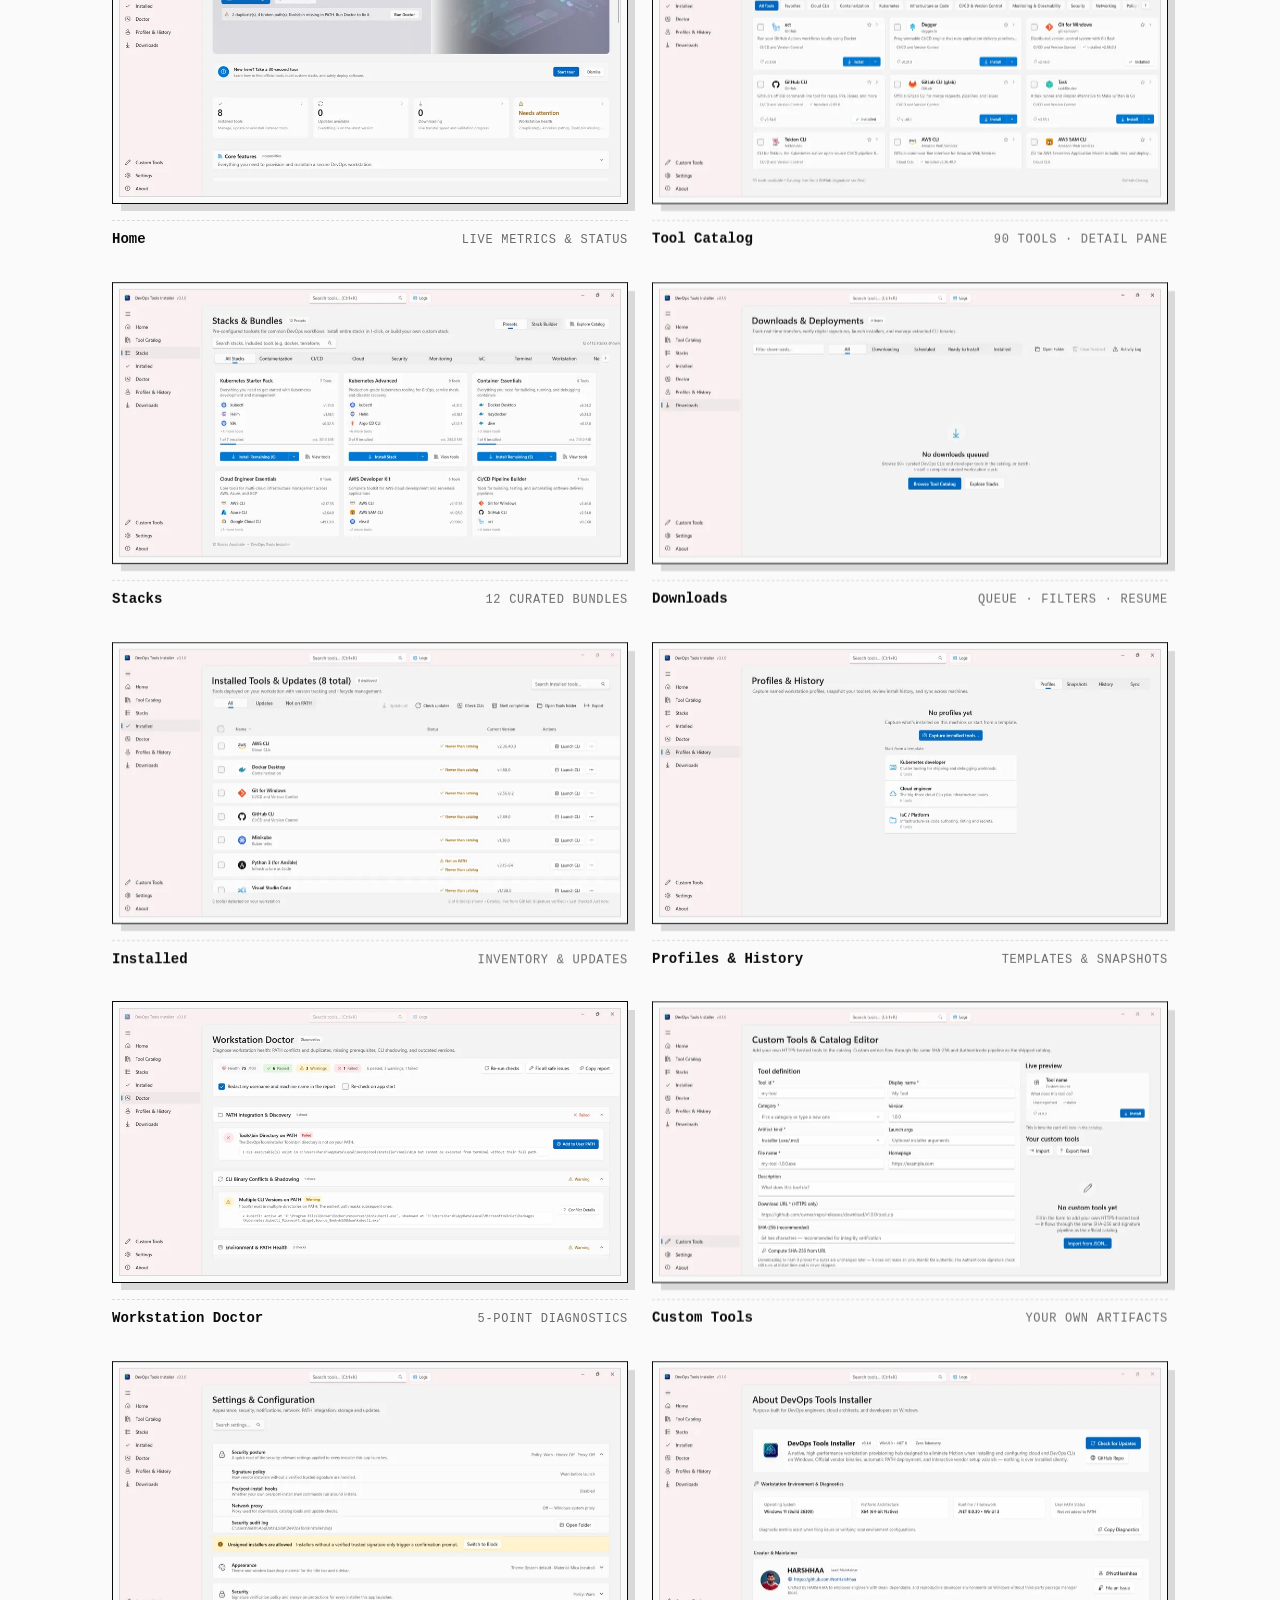
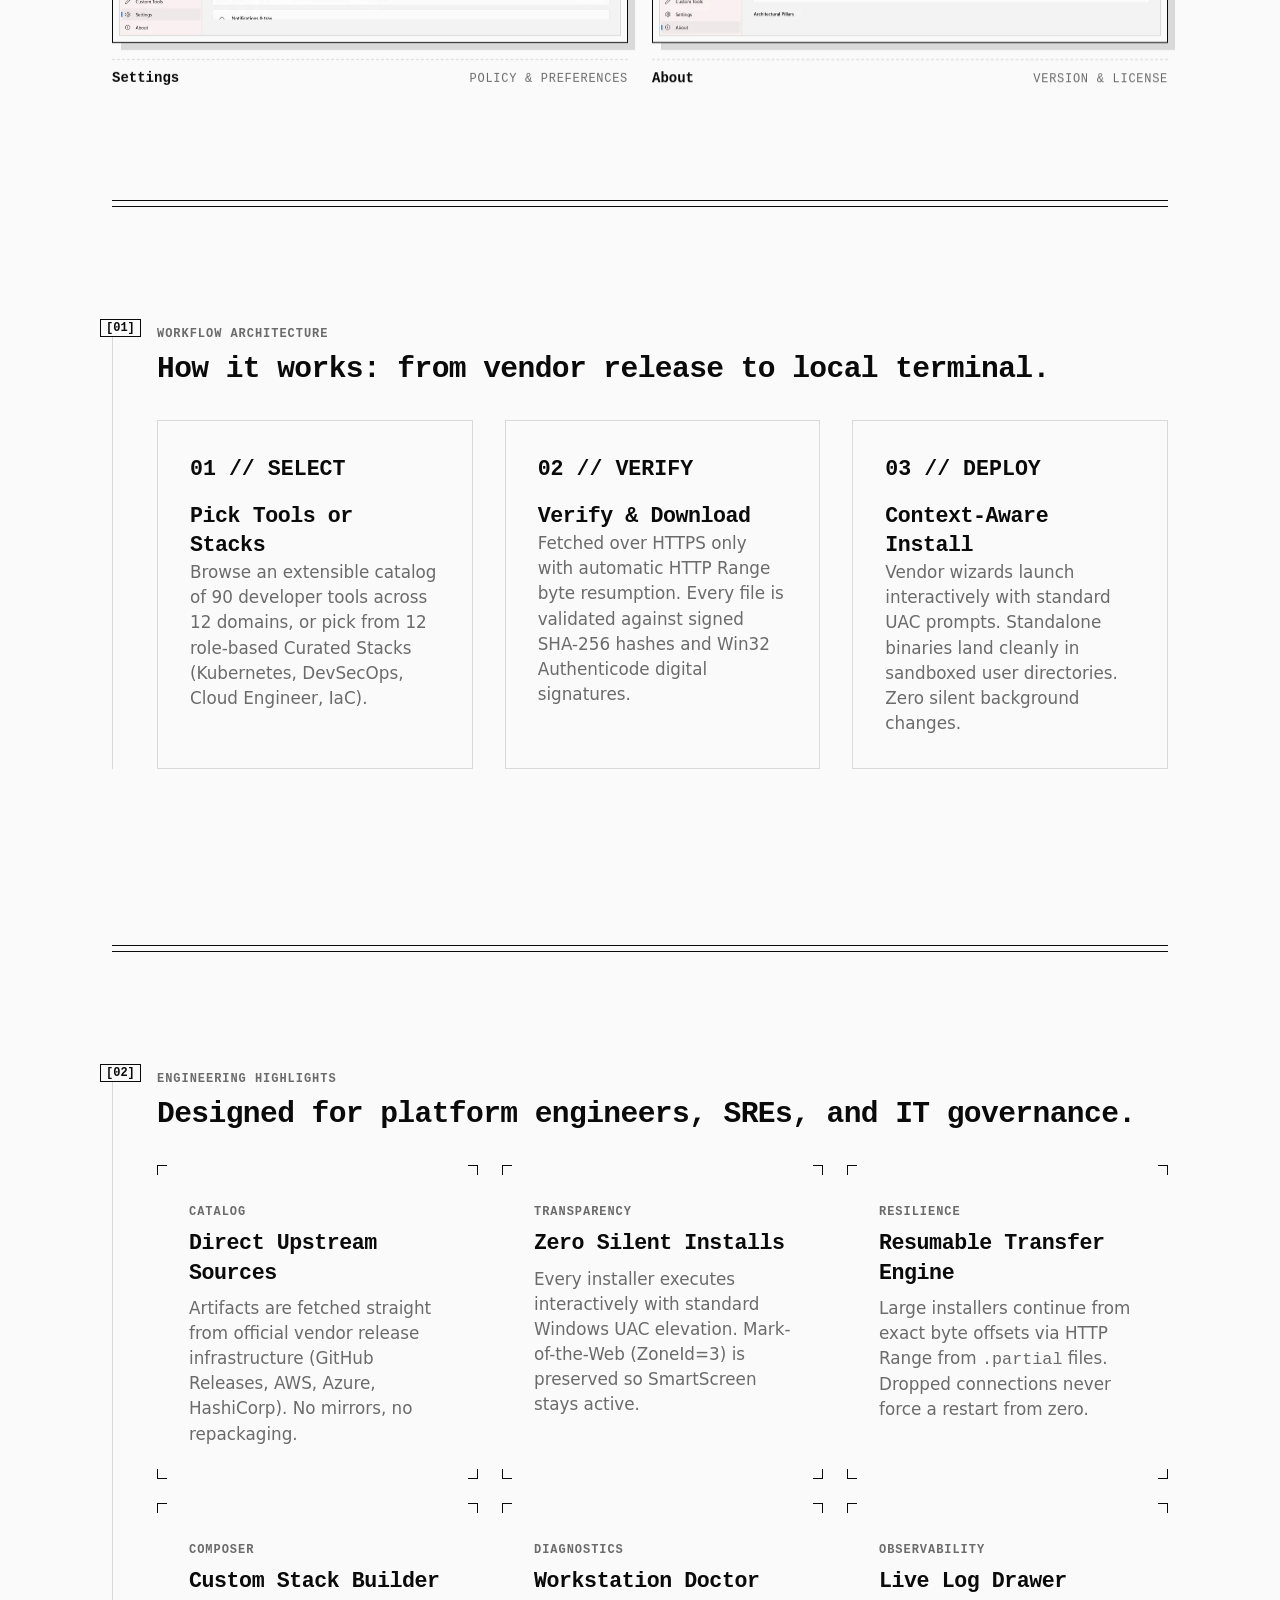
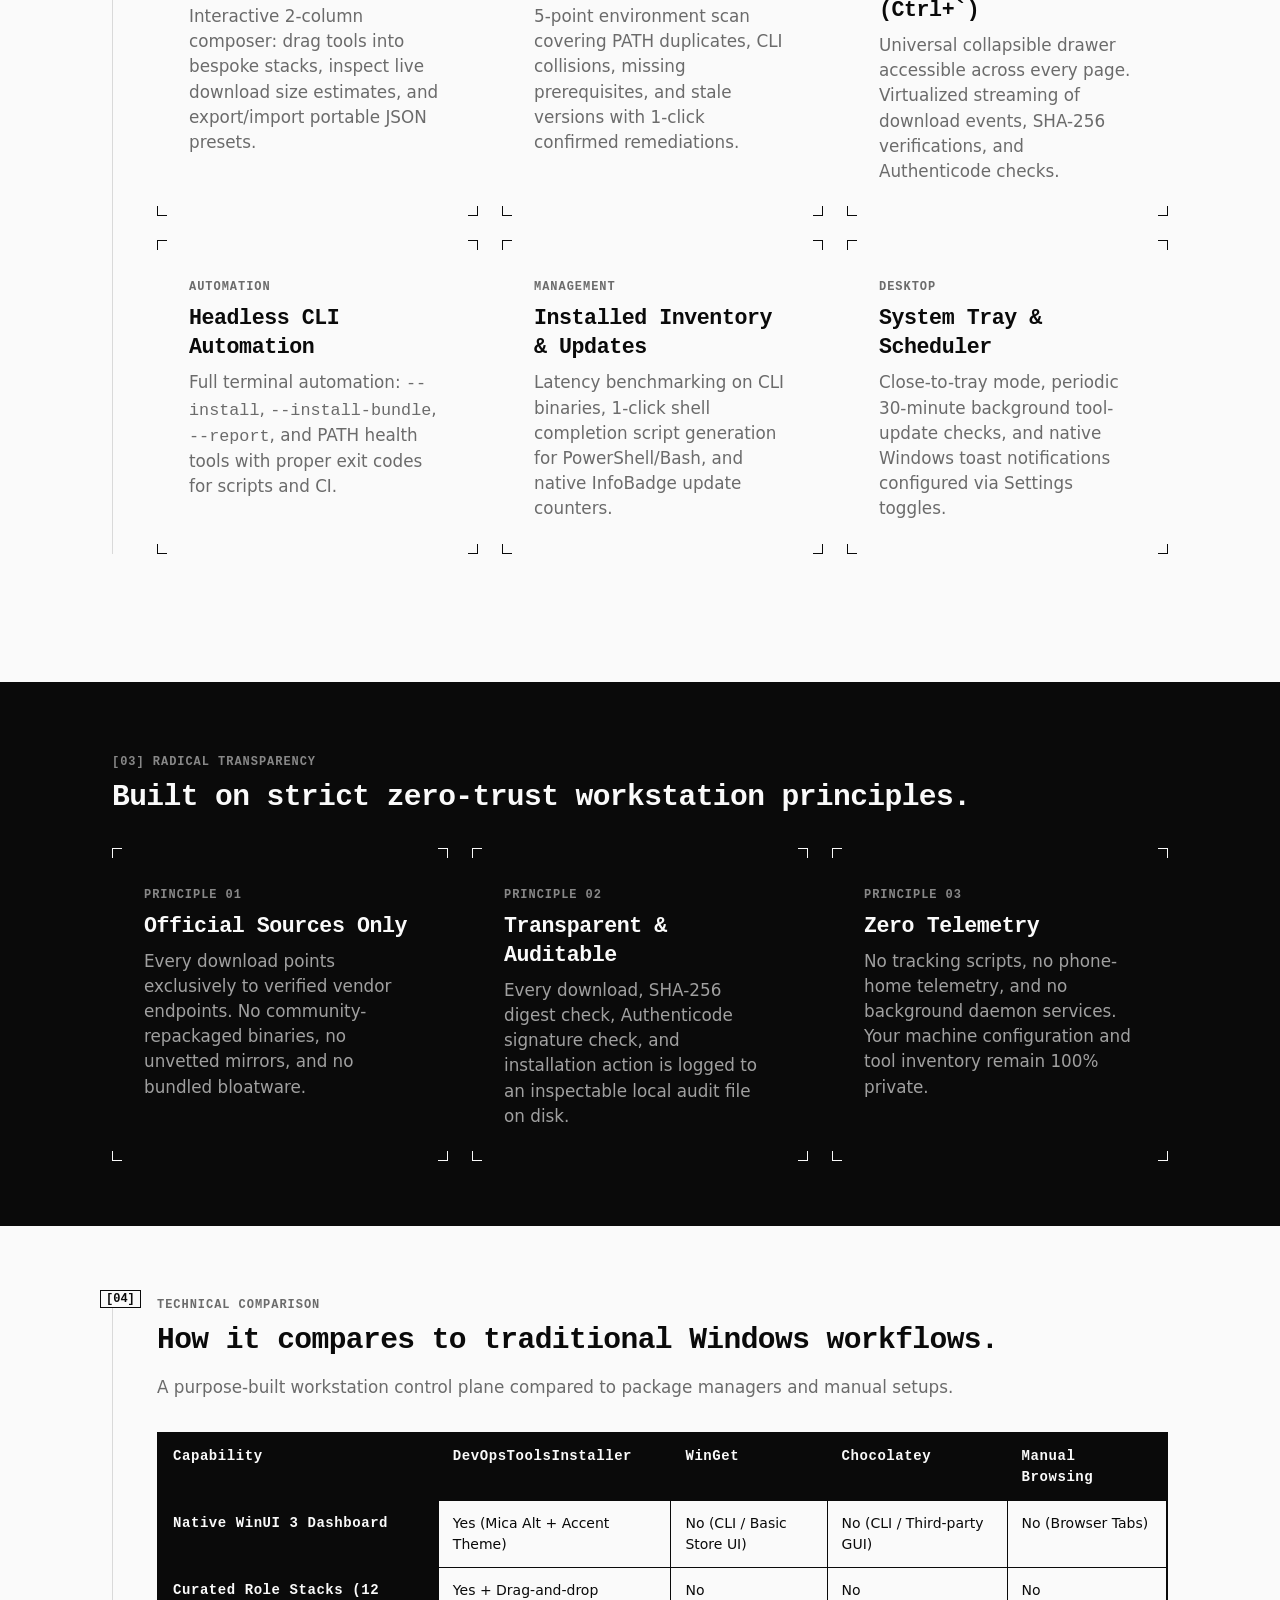
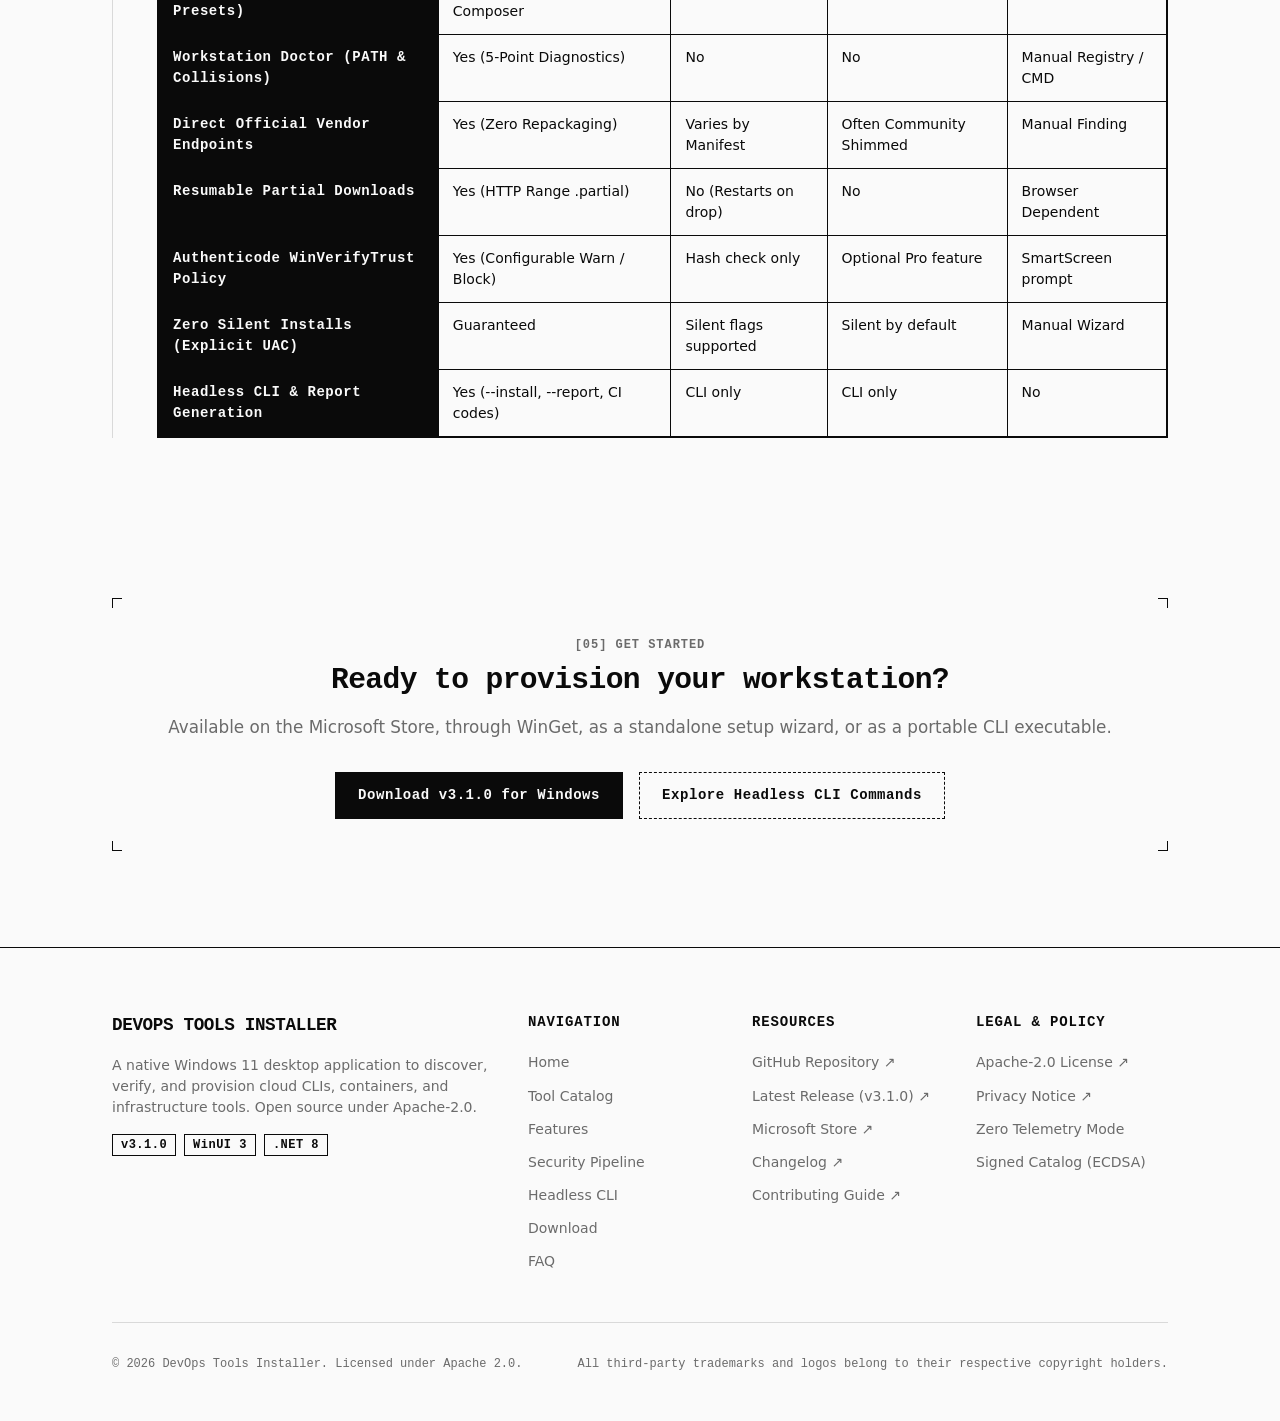
==== commit c2f444f5: "feat: Optimize images for web with WebP format and lazy loading - Implemented a new image pipeline t" ====
--- a/web/index.html
+++ b/web/index.html
@@ -109,7 +109,7 @@
 
         <!-- Offset Frame Placeholder -->
         <div class="offset-frame">
-          <img src="assets/img/app-mockup.svg" alt="DevOps Tools Installer WinUI 3 desktop application dashboard with active downloads, metrics, and log drawer" class="w-full" width="960" height="560">
+          <img src="assets/img/app-mockup.svg" alt="DevOps Tools Installer WinUI 3 desktop application dashboard with active downloads, metrics, and log drawer" class="w-full" width="960" height="560" decoding="async">
         </div>
       </div>
     </section>
@@ -154,7 +154,10 @@
         <div class="tour-grid">
           <figure class="tour-shot">
             <div class="tour-shot__frame">
-              <img src="assets/img/Homepage.png" alt="DevOps Tools Installer home screen with live catalog metrics and workstation status" width="1920" height="1020" decoding="async">
+              <picture>
+                <source type="image/webp" srcset="assets/img/Homepage-960.webp 960w, assets/img/Homepage.webp 1920w" sizes="(max-width: 768px) 100vw, 520px">
+                <img src="assets/img/Homepage.png" alt="DevOps Tools Installer home screen with live catalog metrics and workstation status" width="1920" height="1020" loading="lazy" decoding="async">
+              </picture>
             </div>
             <figcaption class="tour-shot__caption">
               <span class="tour-shot__title">Home</span>
@@ -164,7 +167,10 @@
 
           <figure class="tour-shot">
             <div class="tour-shot__frame">
-              <img src="assets/img/Tool-Catalog.png" alt="Tool Catalog page listing 90 DevOps tools with categories, logos and the detail pane" width="1920" height="1020" decoding="async">
+              <picture>
+                <source type="image/webp" srcset="assets/img/Tool-Catalog-960.webp 960w, assets/img/Tool-Catalog.webp 1920w" sizes="(max-width: 768px) 100vw, 520px">
+                <img src="assets/img/Tool-Catalog.png" alt="Tool Catalog page listing 90 DevOps tools with categories, logos and the detail pane" width="1920" height="1020" loading="lazy" decoding="async">
+              </picture>
             </div>
             <figcaption class="tour-shot__caption">
               <span class="tour-shot__title">Tool Catalog</span>
@@ -174,7 +180,10 @@
 
           <figure class="tour-shot">
             <div class="tour-shot__frame">
-              <img src="assets/img/Stacks.png" alt="Stacks page showing curated role-based bundles and the custom stack builder" width="1920" height="1020" decoding="async">
+              <picture>
+                <source type="image/webp" srcset="assets/img/Stacks-960.webp 960w, assets/img/Stacks.webp 1920w" sizes="(max-width: 768px) 100vw, 520px">
+                <img src="assets/img/Stacks.png" alt="Stacks page showing curated role-based bundles and the custom stack builder" width="1920" height="1020" loading="lazy" decoding="async">
+              </picture>
             </div>
             <figcaption class="tour-shot__caption">
               <span class="tour-shot__title">Stacks</span>
@@ -184,7 +193,10 @@
 
           <figure class="tour-shot">
             <div class="tour-shot__frame">
-              <img src="assets/img/Downloads.png" alt="Downloads page showing the transfer queue, status filters and empty state" width="1920" height="1020" decoding="async">
+              <picture>
+                <source type="image/webp" srcset="assets/img/Downloads-960.webp 960w, assets/img/Downloads.webp 1920w" sizes="(max-width: 768px) 100vw, 520px">
+                <img src="assets/img/Downloads.png" alt="Downloads page showing the transfer queue, status filters and empty state" width="1920" height="1020" loading="lazy" decoding="async">
+              </picture>
             </div>
             <figcaption class="tour-shot__caption">
               <span class="tour-shot__title">Downloads</span>
@@ -194,7 +206,10 @@
 
           <figure class="tour-shot">
             <div class="tour-shot__frame">
-              <img src="assets/img/Installed.png" alt="Installed page listing provisioned tools with versions and update actions" width="1920" height="1020" decoding="async">
+              <picture>
+                <source type="image/webp" srcset="assets/img/Installed-960.webp 960w, assets/img/Installed.webp 1920w" sizes="(max-width: 768px) 100vw, 520px">
+                <img src="assets/img/Installed.png" alt="Installed page listing provisioned tools with versions and update actions" width="1920" height="1020" loading="lazy" decoding="async">
+              </picture>
             </div>
             <figcaption class="tour-shot__caption">
               <span class="tour-shot__title">Installed</span>
@@ -204,7 +219,10 @@
 
           <figure class="tour-shot">
             <div class="tour-shot__frame">
-              <img src="assets/img/Profiles&amp;History.png" alt="Profiles and History page with the capture action and three starter profile templates" width="1920" height="1020" decoding="async">
+              <picture>
+                <source type="image/webp" srcset="assets/img/Profiles&amp;History-960.webp 960w, assets/img/Profiles&amp;History.webp 1920w" sizes="(max-width: 768px) 100vw, 520px">
+                <img src="assets/img/Profiles&amp;History.png" alt="Profiles and History page with the capture action and three starter profile templates" width="1920" height="1020" loading="lazy" decoding="async">
+              </picture>
             </div>
             <figcaption class="tour-shot__caption">
               <span class="tour-shot__title">Profiles &amp; History</span>
@@ -214,7 +232,10 @@
 
           <figure class="tour-shot">
             <div class="tour-shot__frame">
-              <img src="assets/img/Doctor.png" alt="Workstation Doctor page running five environment diagnostics with remediation actions" width="1920" height="1020" decoding="async">
+              <picture>
+                <source type="image/webp" srcset="assets/img/Doctor-960.webp 960w, assets/img/Doctor.webp 1920w" sizes="(max-width: 768px) 100vw, 520px">
+                <img src="assets/img/Doctor.png" alt="Workstation Doctor page running five environment diagnostics with remediation actions" width="1920" height="1020" loading="lazy" decoding="async">
+              </picture>
             </div>
             <figcaption class="tour-shot__caption">
               <span class="tour-shot__title">Workstation Doctor</span>
@@ -224,7 +245,10 @@
 
           <figure class="tour-shot">
             <div class="tour-shot__frame">
-              <img src="assets/img/Custom-tools.png" alt="Custom tools editor for adding organization specific artifacts to the catalog" width="1920" height="1020" decoding="async">
+              <picture>
+                <source type="image/webp" srcset="assets/img/Custom-tools-960.webp 960w, assets/img/Custom-tools.webp 1920w" sizes="(max-width: 768px) 100vw, 520px">
+                <img src="assets/img/Custom-tools.png" alt="Custom tools editor for adding organization specific artifacts to the catalog" width="1920" height="1020" loading="lazy" decoding="async">
+              </picture>
             </div>
             <figcaption class="tour-shot__caption">
               <span class="tour-shot__title">Custom Tools</span>
@@ -234,7 +258,10 @@
 
           <figure class="tour-shot">
             <div class="tour-shot__frame">
-              <img src="assets/img/Settings.png" alt="Settings page with update policy, catalog source, scheduler and appearance preferences" width="1920" height="1020" decoding="async">
+              <picture>
+                <source type="image/webp" srcset="assets/img/Settings-960.webp 960w, assets/img/Settings.webp 1920w" sizes="(max-width: 768px) 100vw, 520px">
+                <img src="assets/img/Settings.png" alt="Settings page with update policy, catalog source, scheduler and appearance preferences" width="1920" height="1020" loading="lazy" decoding="async">
+              </picture>
             </div>
             <figcaption class="tour-shot__caption">
               <span class="tour-shot__title">Settings</span>
@@ -244,7 +271,10 @@
 
           <figure class="tour-shot">
             <div class="tour-shot__frame">
-              <img src="assets/img/About.png" alt="About page showing application version, license and diagnostics" width="1920" height="1020" decoding="async">
+              <picture>
+                <source type="image/webp" srcset="assets/img/About-960.webp 960w, assets/img/About.webp 1920w" sizes="(max-width: 768px) 100vw, 520px">
+                <img src="assets/img/About.png" alt="About page showing application version, license and diagnostics" width="1920" height="1020" loading="lazy" decoding="async">
+              </picture>
             </div>
             <figcaption class="tour-shot__caption">
               <span class="tour-shot__title">About</span>
@@ -627,7 +657,7 @@
           const tools = data.tools || [];
           logoWall.innerHTML = tools.map(tool => {
             const mark = tool.logo
-              ? `<img src="${tool.logo}" alt="${tool.name}" title="${tool.name} — v${tool.version}" width="34" height="34">`
+              ? `<img src="${tool.logo}" alt="${tool.name}" title="${tool.name} — v${tool.version}" width="34" height="34" loading="lazy" decoding="async">`
               : `<span title="${tool.name}">${tool.name.slice(0, 2).toUpperCase()}</span>`;
             return `<a class="logo-wall__item" href="catalog.html#${tool.id}" title="${tool.name} — v${tool.version}" aria-label="${tool.name}">${mark}</a>`;
           }).join('');
--- a/web/assets/css/style.css
+++ b/web/assets/css/style.css
@@ -1332,6 +1332,13 @@
   box-shadow: 12px 12px 0 -1px var(--ink);
 }
 
+/* <picture> wrappers are inline by default, which leaves a baseline gap under
+   the image and breaks the frame borders. */
+picture {
+  display: block;
+  line-height: 0;
+}
+
 .tour-shot__frame img {
   display: block;
   width: 100%;
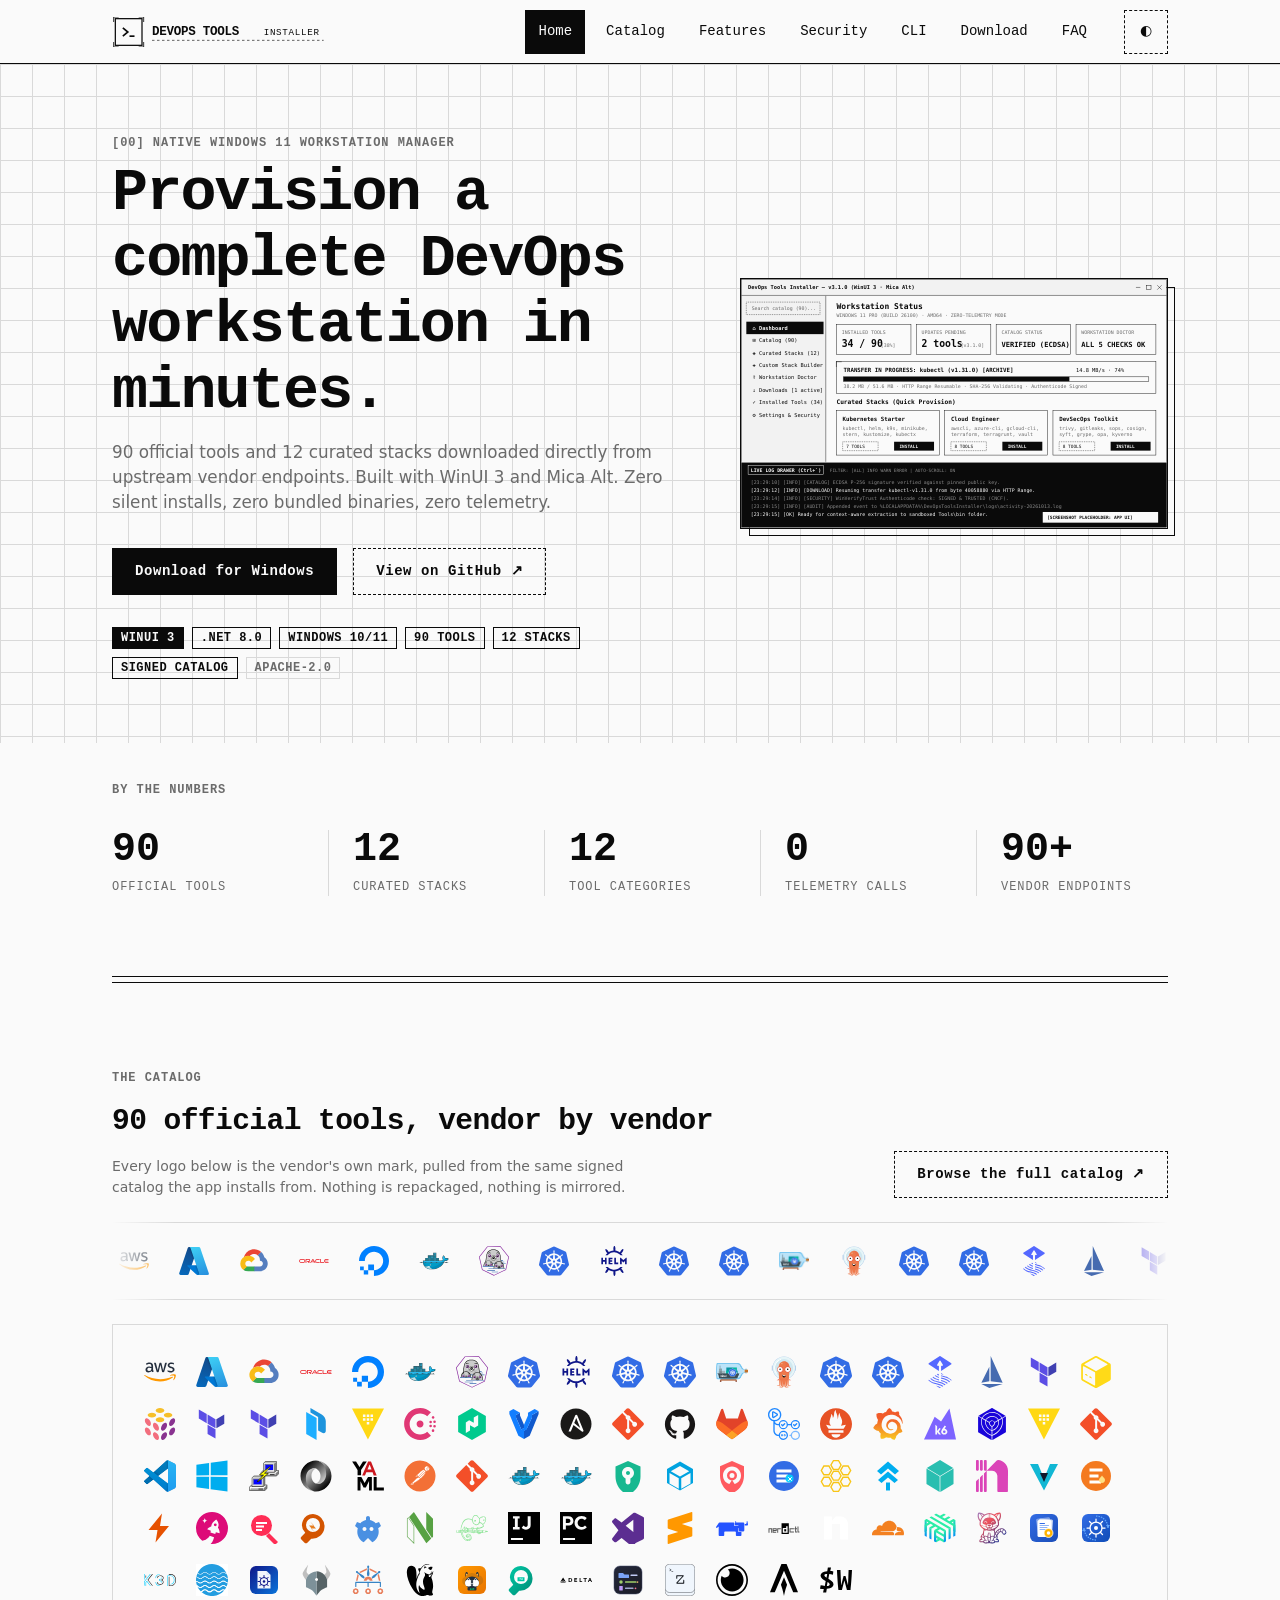
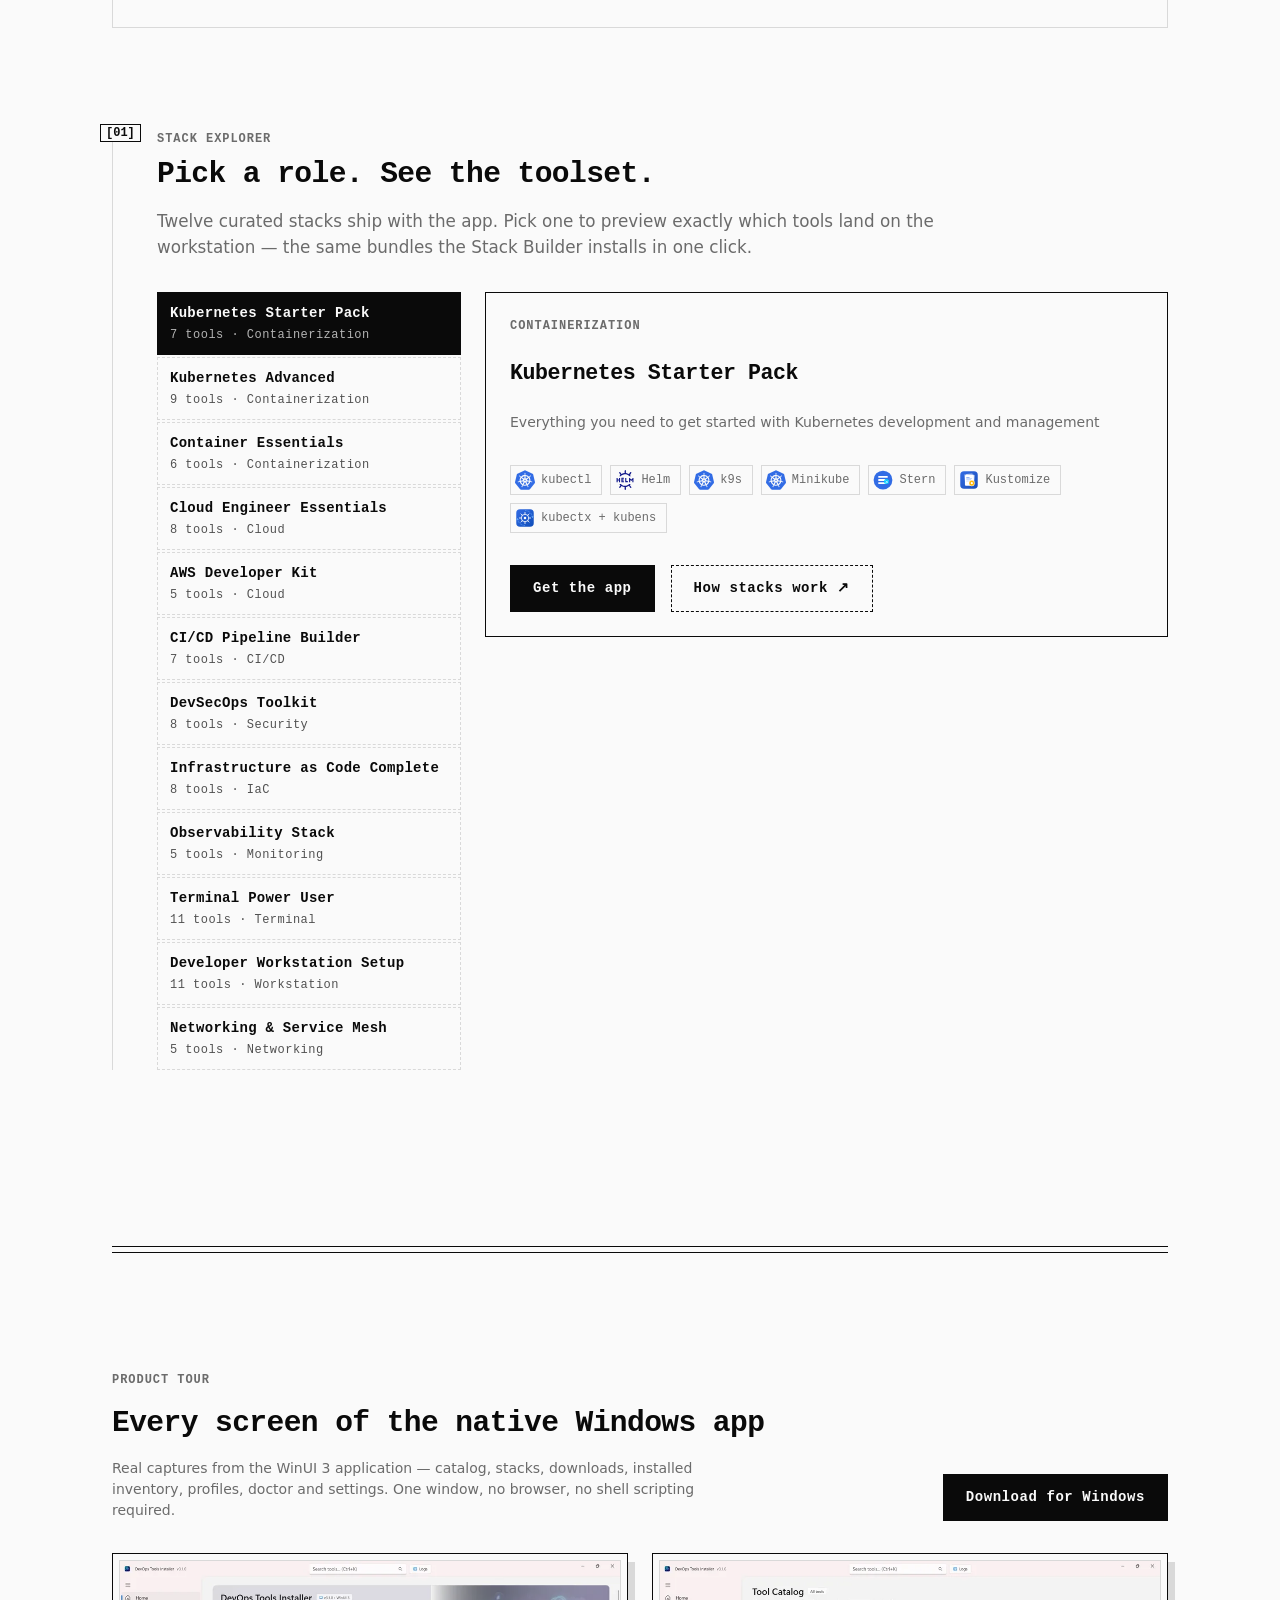
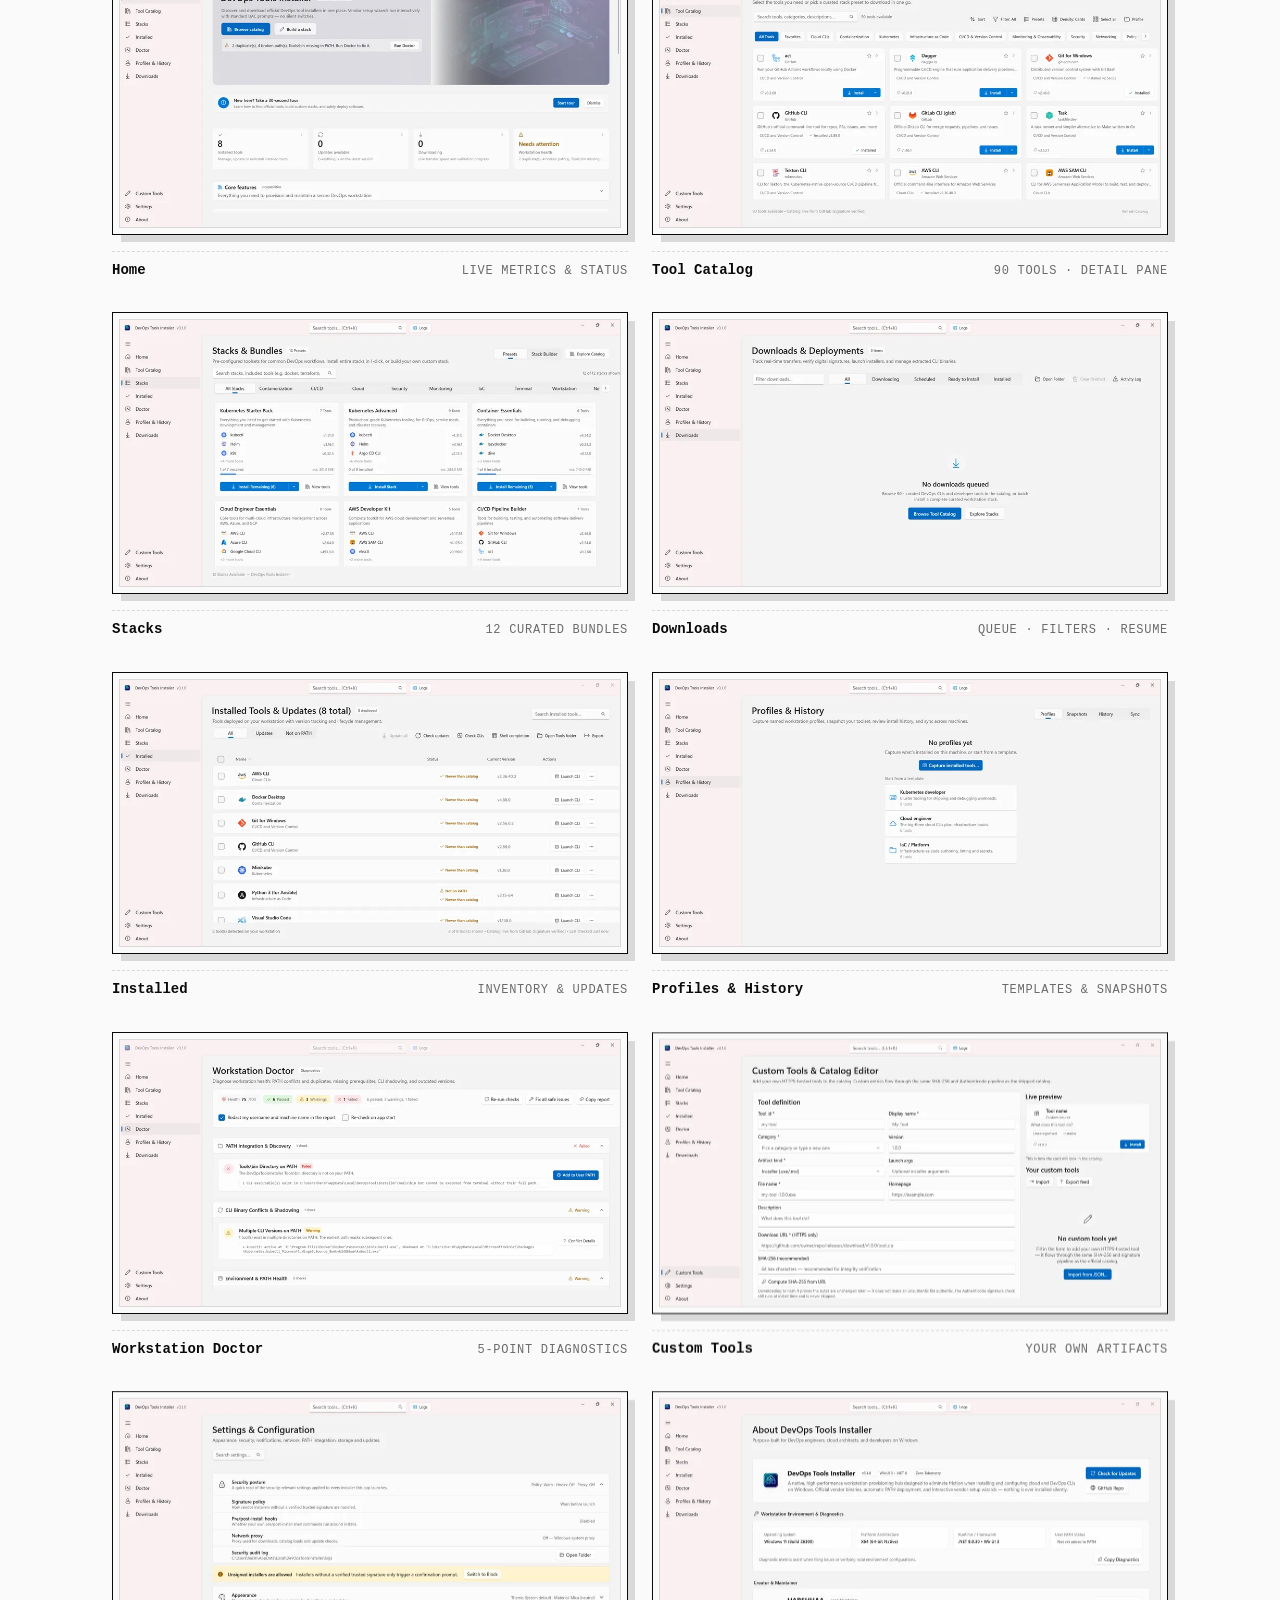
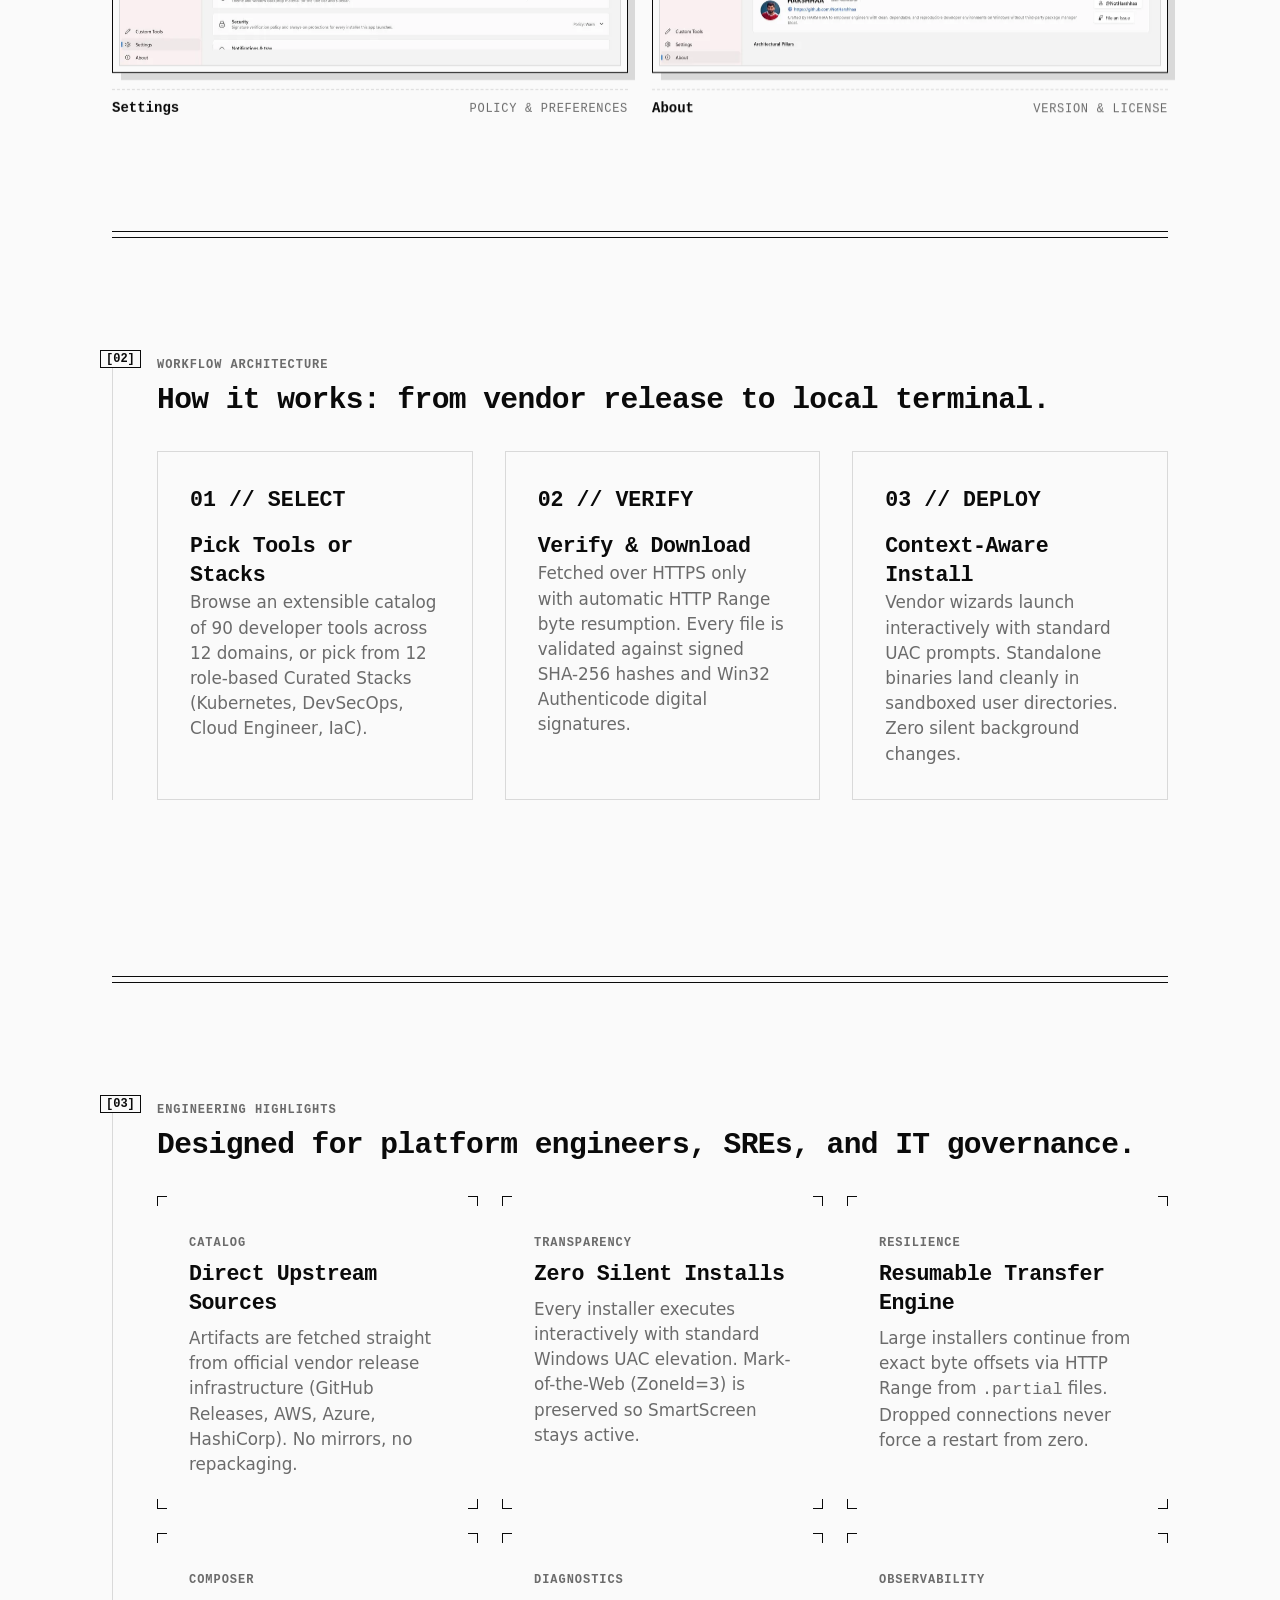
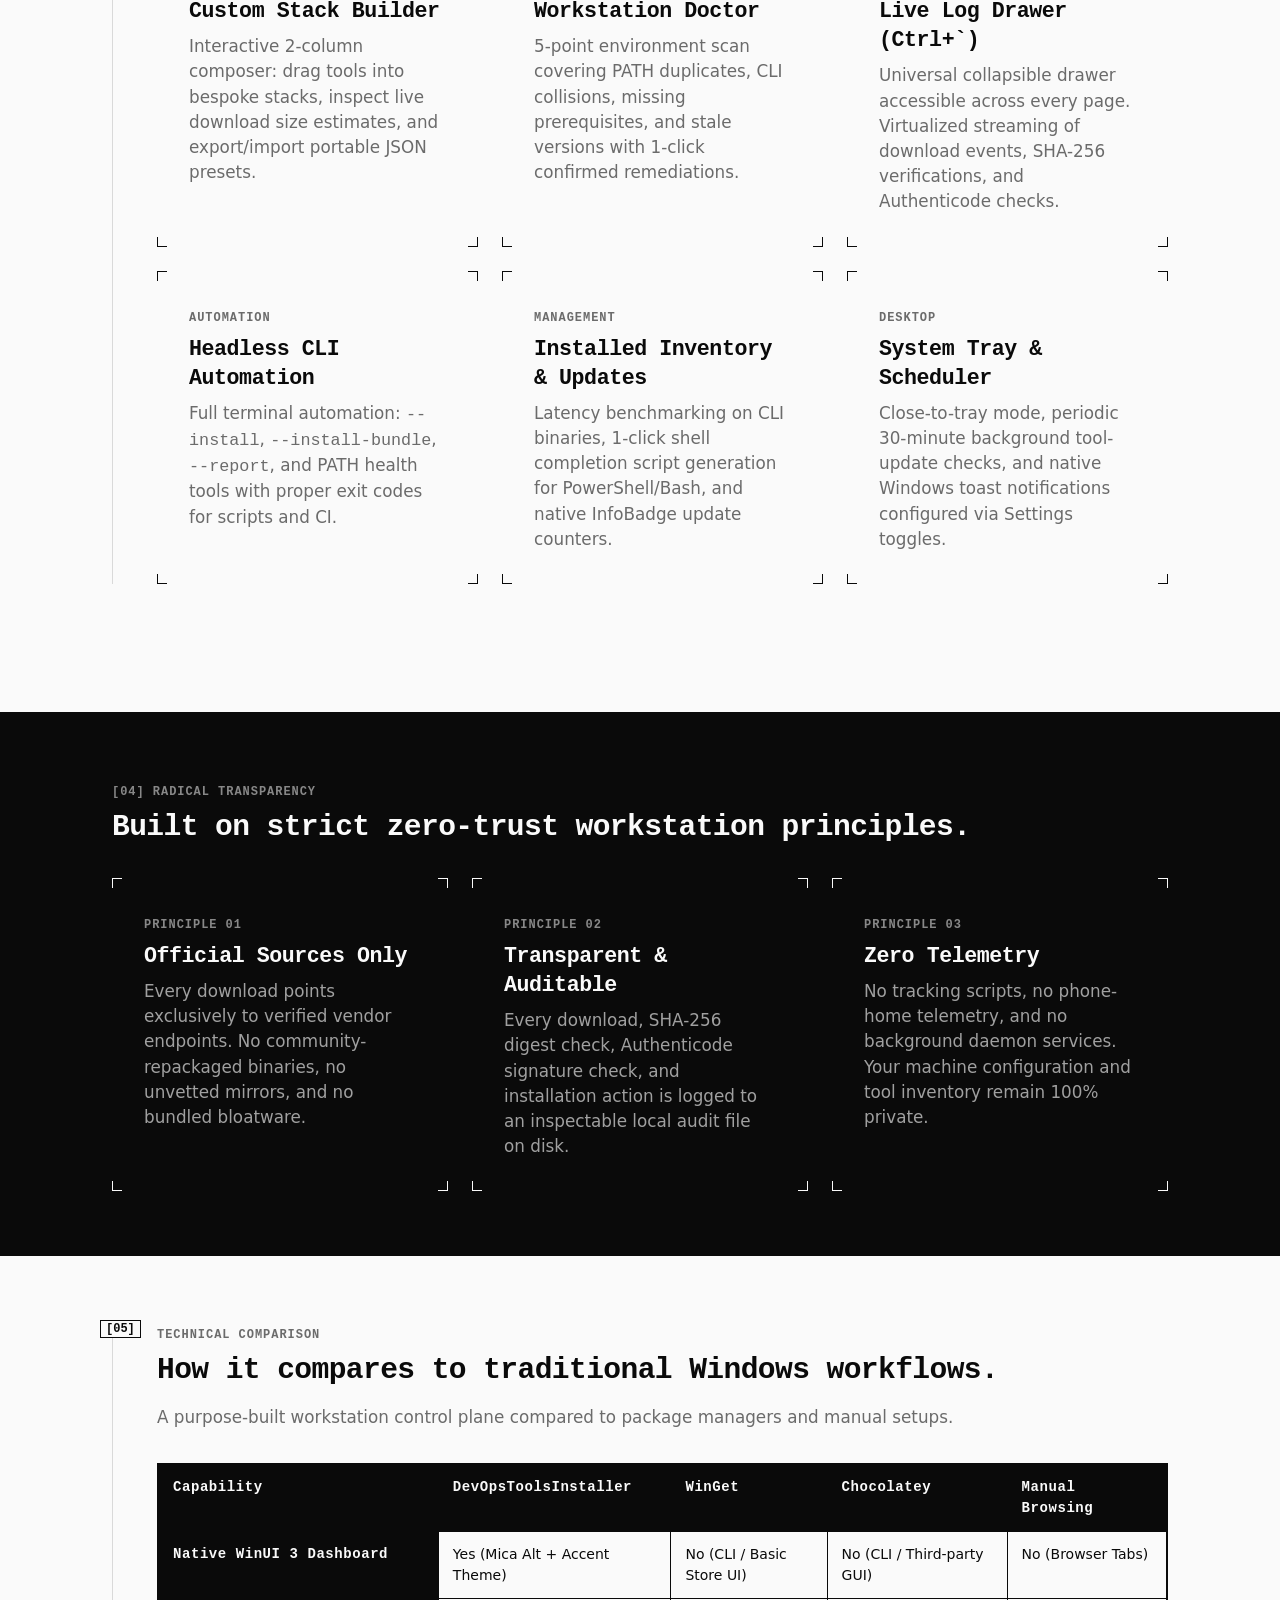
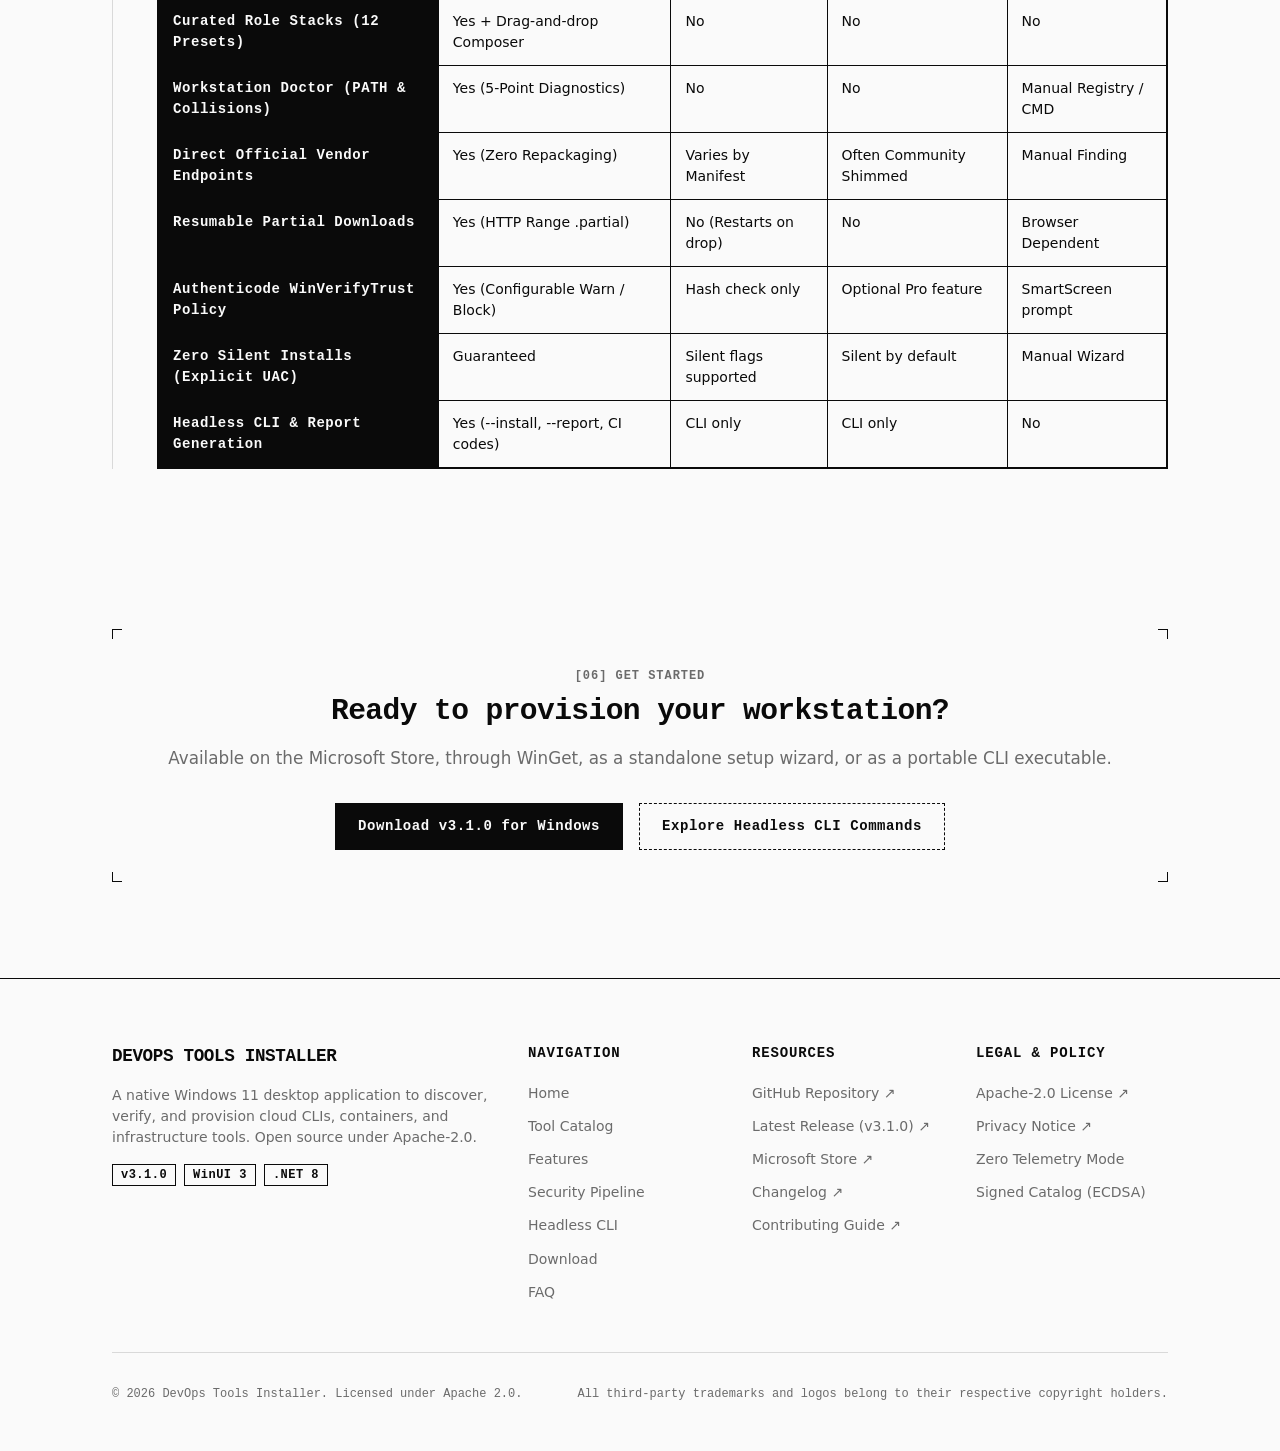
==== commit 16541f38: "feat: Enhance homepage with interactive components and UI improvements - Added a live statistics ban" ====
--- a/web/index.html
+++ b/web/index.html
@@ -39,6 +39,7 @@
 </head>
 <body>
   <a href="#main" class="skip-link">Skip to main content</a>
+  <div class="page-progress" id="page-progress" aria-hidden="true"></div>
 
   <!-- Header -->
   <header class="site-header" role="banner">
@@ -114,6 +115,39 @@
       </div>
     </section>
 
+    <!-- Statistics Band -->
+    <section class="section-tight" aria-labelledby="stats-title">
+      <div class="container">
+        <h2 id="stats-title" class="micro-label reveal">BY THE NUMBERS</h2>
+        <div class="stats-band mt-3" id="stats-band">
+          <div class="stat reveal">
+            <span class="stat__value" data-count="90" data-suffix="">0</span>
+            <span class="stat__label">Official tools</span>
+          </div>
+          <div class="stat reveal">
+            <span class="stat__value" data-count="12" data-suffix="">0</span>
+            <span class="stat__label">Curated stacks</span>
+          </div>
+          <div class="stat reveal">
+            <span class="stat__value" data-count="12" data-suffix="">0</span>
+            <span class="stat__label">Tool categories</span>
+          </div>
+          <div class="stat reveal">
+            <span class="stat__value" data-count="0" data-suffix="">0</span>
+            <span class="stat__label">Telemetry calls</span>
+          </div>
+          <div class="stat reveal">
+            <span class="stat__value" data-count="90" data-suffix="+">0</span>
+            <span class="stat__label">Vendor endpoints</span>
+          </div>
+        </div>
+      </div>
+    </section>
+
+    <div class="container">
+      <hr class="double-rule" aria-hidden="true">
+    </div>
+
     <!-- Tool Wall -->
     <section class="section-tight" aria-labelledby="toolwall-title">
       <div class="container">
@@ -129,12 +163,51 @@
             </div>
             <a href="catalog.html" class="btn-secondary">Browse the full catalog ↗</a>
           </div>
+
+          <!-- Endless vendor ticker -->
+          <div class="marquee" id="marquee" aria-hidden="true">
+            <div class="marquee__track" id="marquee-track"></div>
+          </div>
+
           <div class="logo-wall" id="logo-wall" aria-busy="true">
             <p class="text-mute">Loading tool logos…</p>
           </div>
         </div>
       </div>
     </section>
+
+    <!-- Stack Picker -->
+    <section class="section" aria-labelledby="picker-title">
+      <div class="container">
+        <div class="index-rail">
+          <span class="index-rail-marker">[01]</span>
+          <span class="micro-label">STACK EXPLORER</span>
+          <h2 id="picker-title" class="mb-2 reveal">Pick a role. See the toolset.</h2>
+          <p class="text-mute mb-4 reveal" style="max-width: 74ch;">
+            Twelve curated stacks ship with the app. Pick one to preview exactly which tools land on the
+            workstation — the same bundles the Stack Builder installs in one click.
+          </p>
+
+          <div class="stack-picker reveal">
+            <div class="stack-picker__list" id="stack-picker-list" role="tablist" aria-label="Curated stacks"></div>
+            <div class="stack-picker__panel">
+              <span class="micro-label" id="stack-picker-category">STACK</span>
+              <h3 class="mb-1" id="stack-picker-name" style="font-size: var(--font-h3);">—</h3>
+              <p class="text-mute" id="stack-picker-desc" style="font-size: var(--font-small);">Pick a stack on the left.</p>
+              <div class="stack-picker__tools" id="stack-picker-tools"></div>
+              <div class="flex gap-2 flex-wrap mt-2">
+                <a href="download.html" class="btn-primary">Get the app</a>
+                <a href="features.html" class="btn-secondary">How stacks work ↗</a>
+              </div>
+            </div>
+          </div>
+        </div>
+      </div>
+    </section>
+
+    <div class="container">
+      <hr class="double-rule" aria-hidden="true">
+    </div>
 
     <!-- Product Tour -->
     <section class="section" aria-labelledby="tour-title">
@@ -293,7 +366,7 @@
     <section class="section" aria-labelledby="how-it-works-title">
       <div class="container">
         <div class="index-rail">
-          <span class="index-rail-marker">[01]</span>
+          <span class="index-rail-marker">[02]</span>
           <span class="micro-label">WORKFLOW ARCHITECTURE</span>
           <h2 id="how-it-works-title" class="mb-4">How it works: from vendor release to local terminal.</h2>
 
@@ -332,7 +405,7 @@
     <section class="section" aria-labelledby="features-title">
       <div class="container">
         <div class="index-rail">
-          <span class="index-rail-marker">[02]</span>
+          <span class="index-rail-marker">[03]</span>
           <span class="micro-label">ENGINEERING HIGHLIGHTS</span>
           <h2 id="features-title" class="mb-4">Designed for platform engineers, SREs, and IT governance.</h2>
 
@@ -416,7 +489,7 @@
     <!-- Principles Band (Inverted Black and White Section) -->
     <section class="band-inverted" aria-labelledby="principles-title">
       <div class="container">
-        <span class="micro-label">[03] RADICAL TRANSPARENCY</span>
+        <span class="micro-label">[04] RADICAL TRANSPARENCY</span>
         <h2 id="principles-title" class="mb-4">Built on strict zero-trust workstation principles.</h2>
 
         <div class="grid-3">
@@ -451,7 +524,7 @@
     <section class="section" aria-labelledby="comparison-title">
       <div class="container">
         <div class="index-rail">
-          <span class="index-rail-marker">[04]</span>
+          <span class="index-rail-marker">[05]</span>
           <span class="micro-label">TECHNICAL COMPARISON</span>
           <h2 id="comparison-title" class="mb-2">How it compares to traditional Windows workflows.</h2>
           <p class="text-mute mb-4">A purpose-built workstation control plane compared to package managers and manual setups.</p>
@@ -535,7 +608,7 @@
     <section class="section section-tight" aria-labelledby="cta-title">
       <div class="container">
         <div class="corner-box text-center">
-          <span class="micro-label">[05] GET STARTED</span>
+          <span class="micro-label">[06] GET STARTED</span>
           <h2 id="cta-title" class="mb-2">Ready to provision your workstation?</h2>
           <p class="text-mute mb-4">
             Available on the Microsoft Store, through WinGet, as a standalone setup wizard, or as a portable CLI executable.
@@ -648,24 +721,150 @@
       });
     });
 
-    // Vendor logo wall — rendered from the signed catalog export
+    // ── Reading progress rail ─────────────────────────────────────────
+    const progress = document.getElementById('page-progress');
+    if (progress) {
+      const updateProgress = () => {
+        const max = document.documentElement.scrollHeight - window.innerHeight;
+        progress.style.width = (max > 0 ? (window.scrollY / max) * 100 : 0) + '%';
+      };
+      window.addEventListener('scroll', updateProgress, { passive: true });
+      updateProgress();
+    }
+
+    // ── Reveal on scroll + count-up numbers ───────────────────────────
+    const reduceMotion = window.matchMedia('(prefers-reduced-motion: reduce)').matches;
+    const revealTargets = document.querySelectorAll('.reveal');
+    if (reduceMotion || !('IntersectionObserver' in window)) {
+      revealTargets.forEach(el => el.classList.add('is-visible'));
+    } else {
+      const revealObserver = new IntersectionObserver((entries) => {
+        entries.forEach(entry => {
+          if (entry.isIntersecting) {
+            entry.target.classList.add('is-visible');
+            revealObserver.unobserve(entry.target);
+          }
+        });
+      }, { threshold: 0.15, rootMargin: '0px 0px -40px 0px' });
+      revealTargets.forEach(el => revealObserver.observe(el));
+    }
+
+    const countTargets = document.querySelectorAll('[data-count]');
+    const animateCount = (el) => {
+      const target = Number(el.dataset.count) || 0;
+      const suffix = el.dataset.suffix || '';
+      if (reduceMotion) { el.textContent = target + suffix; return; }
+      const duration = 1100;
+      const start = performance.now();
+      const step = (now) => {
+        const t = Math.min(1, (now - start) / duration);
+        const eased = 1 - Math.pow(1 - t, 3);
+        el.textContent = Math.round(target * eased) + suffix;
+        if (t < 1) requestAnimationFrame(step);
+      };
+      requestAnimationFrame(step);
+    };
+    if ('IntersectionObserver' in window) {
+      const countObserver = new IntersectionObserver((entries) => {
+        entries.forEach(entry => {
+          if (entry.isIntersecting) {
+            animateCount(entry.target);
+            countObserver.unobserve(entry.target);
+          }
+        });
+      }, { threshold: 0.5 });
+      countTargets.forEach(el => countObserver.observe(el));
+    } else {
+      countTargets.forEach(animateCount);
+    }
+
+    // ── Catalog data: logo wall, marquee, stack explorer ──────────────
     const logoWall = document.getElementById('logo-wall');
-    if (logoWall) {
+    const marqueeTrack = document.getElementById('marquee-track');
+    const pickerList = document.getElementById('stack-picker-list');
+
+    const markFor = (tool, size) => tool.logo
+      ? `<img src="${tool.logo}" alt="${tool.name}" title="${tool.name} — v${tool.version}" width="${size}" height="${size}" loading="lazy" decoding="async">`
+      : `<span title="${tool.name}">${tool.name.slice(0, 2).toUpperCase()}</span>`;
+
+    const renderMarquee = (tools) => {
+      if (!marqueeTrack) return;
+      const items = tools.map(tool =>
+        `<span class="marquee__item">${tool.logo ? `<img src="${tool.logo}" alt="" width="32" height="32" loading="lazy" decoding="async">` : ''}</span>`
+      ).join('');
+      // Duplicated once so the -50% translate loops seamlessly.
+      marqueeTrack.innerHTML = items + items;
+    };
+
+    const renderPicker = (tools, stacks) => {
+      if (!pickerList) return;
+      const byId = new Map(tools.map(t => [t.id, t]));
+      const nameEl = document.getElementById('stack-picker-name');
+      const descEl = document.getElementById('stack-picker-desc');
+      const catEl = document.getElementById('stack-picker-category');
+      const toolsEl = document.getElementById('stack-picker-tools');
+
+      const select = (stack, button) => {
+        pickerList.querySelectorAll('.stack-picker__btn').forEach(b => {
+          b.classList.remove('is-active');
+          b.setAttribute('aria-selected', 'false');
+        });
+        button.classList.add('is-active');
+        button.setAttribute('aria-selected', 'true');
+        nameEl.textContent = stack.name;
+        descEl.textContent = stack.description;
+        catEl.textContent = stack.category;
+        toolsEl.innerHTML = stack.tools.map(id => {
+          const tool = byId.get(id);
+          if (!tool) return '';
+          return `<span class="stack-picker__tool" title="${tool.name} — v${tool.version}">${markFor(tool, 20)}<span>${tool.name}</span></span>`;
+        }).join('');
+      };
+
+      pickerList.innerHTML = stacks.map((stack, i) =>
+        `<button type="button" class="stack-picker__btn" role="tab" aria-selected="false" data-stack="${stack.id}">
+           <strong>${stack.name}</strong>
+           <span>${stack.tools.length} tools · ${stack.category}</span>
+         </button>`
+      ).join('');
+
+      pickerList.querySelectorAll('.stack-picker__btn').forEach((button, i) => {
+        button.addEventListener('click', () => select(stacks[i], button));
+      });
+
+      if (stacks.length) select(stacks[0], pickerList.querySelector('.stack-picker__btn'));
+    };
+
+    if (logoWall || marqueeTrack || pickerList) {
       fetch('assets/catalog.json')
         .then(response => response.ok ? response.json() : Promise.reject(new Error('HTTP ' + response.status)))
         .then(data => {
           const tools = data.tools || [];
-          logoWall.innerHTML = tools.map(tool => {
-            const mark = tool.logo
-              ? `<img src="${tool.logo}" alt="${tool.name}" title="${tool.name} — v${tool.version}" width="34" height="34" loading="lazy" decoding="async">`
-              : `<span title="${tool.name}">${tool.name.slice(0, 2).toUpperCase()}</span>`;
-            return `<a class="logo-wall__item" href="catalog.html#${tool.id}" title="${tool.name} — v${tool.version}" aria-label="${tool.name}">${mark}</a>`;
-          }).join('');
-          logoWall.setAttribute('aria-busy', 'false');
+          const stacks = data.stacks || [];
+
+          if (logoWall) {
+            logoWall.innerHTML = tools.map(tool =>
+              `<a class="logo-wall__item" href="catalog.html#${tool.id}" title="${tool.name} — v${tool.version}" aria-label="${tool.name}">${markFor(tool, 34)}</a>`
+            ).join('');
+            logoWall.setAttribute('aria-busy', 'false');
+          }
+
+          renderMarquee(tools);
+          renderPicker(tools, stacks);
+
+          // Live counters straight from the signed catalog export.
+          const setCount = (selector, value) => {
+            const el = document.querySelector(selector);
+            if (el) el.dataset.count = value;
+          };
+          setCount('[data-count="90"]', tools.length);
+          setCount('[data-count="12"]', stacks.length);
         })
         .catch(() => {
-          logoWall.innerHTML = '<p class="text-mute">Tool logos could not be loaded. Open the catalog page to browse all 90 tools.</p>';
-          logoWall.setAttribute('aria-busy', 'false');
+          if (logoWall) {
+            logoWall.innerHTML = '<p class="text-mute">Tool logos could not be loaded. Open the catalog page to browse all 90 tools.</p>';
+            logoWall.setAttribute('aria-busy', 'false');
+          }
         });
     }
   </script>
--- a/web/assets/css/style.css
+++ b/web/assets/css/style.css
@@ -1372,6 +1372,214 @@
 }
 
 /* --------------------------------------------------------------------------
+   5c. MOTION & INTERACTIVE COMPONENTS
+   -------------------------------------------------------------------------- */
+
+/* Reading progress rail pinned to the top of the viewport */
+.page-progress {
+  position: fixed;
+  top: 0;
+  left: 0;
+  height: 3px;
+  width: 0;
+  background: var(--ink);
+  z-index: 1200;
+  transition: width 120ms linear;
+}
+
+/* Scroll reveal — elements fade up once when they enter the viewport */
+.reveal {
+  opacity: 0;
+  transform: translateY(16px);
+  transition: opacity 520ms ease, transform 520ms ease;
+}
+
+.reveal.is-visible {
+  opacity: 1;
+  transform: none;
+}
+
+/* Statistics band with count-up numbers */
+.stats-band {
+  display: grid;
+  grid-template-columns: repeat(auto-fit, minmax(min(100%, 170px), 1fr));
+  gap: var(--space-3);
+}
+
+.stat {
+  padding-left: var(--space-3);
+  border-left: 1px solid var(--line);
+}
+
+.stat:first-child {
+  padding-left: 0;
+  border-left: 0;
+}
+
+.stat__value {
+  font-family: var(--font-mono);
+  font-size: var(--font-h1);
+  font-weight: 700;
+  line-height: 1;
+  font-variant-numeric: tabular-nums;
+}
+
+.stat__label {
+  display: block;
+  margin-top: var(--space-1);
+  font-family: var(--font-mono);
+  font-size: var(--font-micro);
+  letter-spacing: 0.08em;
+  text-transform: uppercase;
+  color: var(--mute);
+}
+
+/* Logo marquee — endless ticker of vendor marks */
+.marquee {
+  position: relative;
+  overflow: hidden;
+  border-top: 1px solid var(--line);
+  border-bottom: 1px solid var(--line);
+  padding: var(--space-2) 0;
+  -webkit-mask-image: linear-gradient(to right, transparent, #000 6%, #000 94%, transparent);
+  mask-image: linear-gradient(to right, transparent, #000 6%, #000 94%, transparent);
+}
+
+.marquee__track {
+  display: flex;
+  align-items: center;
+  gap: var(--space-2);
+  width: max-content;
+  animation: marquee-scroll 48s linear infinite;
+}
+
+.marquee:hover .marquee__track {
+  animation-play-state: paused;
+}
+
+.marquee--reverse .marquee__track {
+  animation-direction: reverse;
+  animation-duration: 62s;
+}
+
+@keyframes marquee-scroll {
+  from { transform: translateX(0); }
+  to { transform: translateX(-50%); }
+}
+
+.marquee__item {
+  display: inline-flex;
+  align-items: center;
+  justify-content: center;
+  flex: 0 0 auto;
+  width: 44px;
+  height: 44px;
+  padding: 6px;
+  border: 1px solid transparent;
+  transition: border-color var(--transition-fast);
+}
+
+.marquee__item:hover {
+  border-color: var(--ink);
+}
+
+.marquee__item img {
+  width: 100%;
+  height: 100%;
+  object-fit: contain;
+}
+
+/* Interactive stack picker (data-driven from the catalog export) */
+.stack-picker {
+  display: grid;
+  grid-template-columns: 19rem minmax(0, 1fr);
+  gap: var(--space-3);
+  align-items: start;
+}
+
+.stack-picker__list {
+  display: flex;
+  flex-direction: column;
+  gap: 2px;
+}
+
+.stack-picker__btn {
+  display: flex;
+  flex-direction: column;
+  gap: 2px;
+  align-items: flex-start;
+  text-align: left;
+  padding: 10px 12px;
+  background: transparent;
+  border: 1px dashed var(--line);
+  color: var(--ink);
+  font-family: var(--font-mono);
+  font-size: var(--font-micro);
+  letter-spacing: 0.04em;
+  cursor: pointer;
+  transition: border-style var(--transition-fast), background-color var(--transition-fast), color var(--transition-fast);
+}
+
+.stack-picker__btn:hover,
+.stack-picker__btn:focus-visible {
+  border-style: solid;
+  border-color: var(--ink);
+}
+
+.stack-picker__btn.is-active {
+  background: var(--ink);
+  color: var(--paper);
+  border: 1px solid var(--ink);
+}
+
+.stack-picker__btn strong {
+  font-size: var(--font-small);
+  letter-spacing: 0.02em;
+}
+
+.stack-picker__btn span {
+  opacity: 0.7;
+}
+
+.stack-picker__panel {
+  display: flex;
+  flex-direction: column;
+  gap: var(--space-2);
+  padding: var(--space-3);
+  border: 1px solid var(--ink);
+  background: var(--paper);
+}
+
+.stack-picker__tools {
+  display: flex;
+  flex-wrap: wrap;
+  gap: var(--space-1);
+}
+
+.stack-picker__tool {
+  display: inline-flex;
+  align-items: center;
+  gap: 6px;
+  padding: 4px 10px 4px 4px;
+  border: 1px solid var(--line);
+  font-family: var(--font-mono);
+  font-size: var(--font-micro);
+  color: var(--mute);
+}
+
+.stack-picker__tool img {
+  width: 20px;
+  height: 20px;
+  object-fit: contain;
+}
+
+@media (max-width: 900px) {
+  .stack-picker {
+    grid-template-columns: 1fr;
+  }
+}
+
+/* --------------------------------------------------------------------------
    6. UTILITIES
    -------------------------------------------------------------------------- */.text-center { text-align: center; }
 .text-right { text-align: right; }
@@ -1623,4 +1831,15 @@
     animation-iteration-count: 1 !important;
     transition-duration: 0.01ms !important;
   }
-}
+
+  /* The ticker would freeze half-way through its track, and reveal-on-scroll
+     would leave content invisible — both are disabled outright. */
+  .marquee__track {
+    animation: none !important;
+  }
+
+  .reveal {
+    opacity: 1 !important;
+    transform: none !important;
+  }
+}
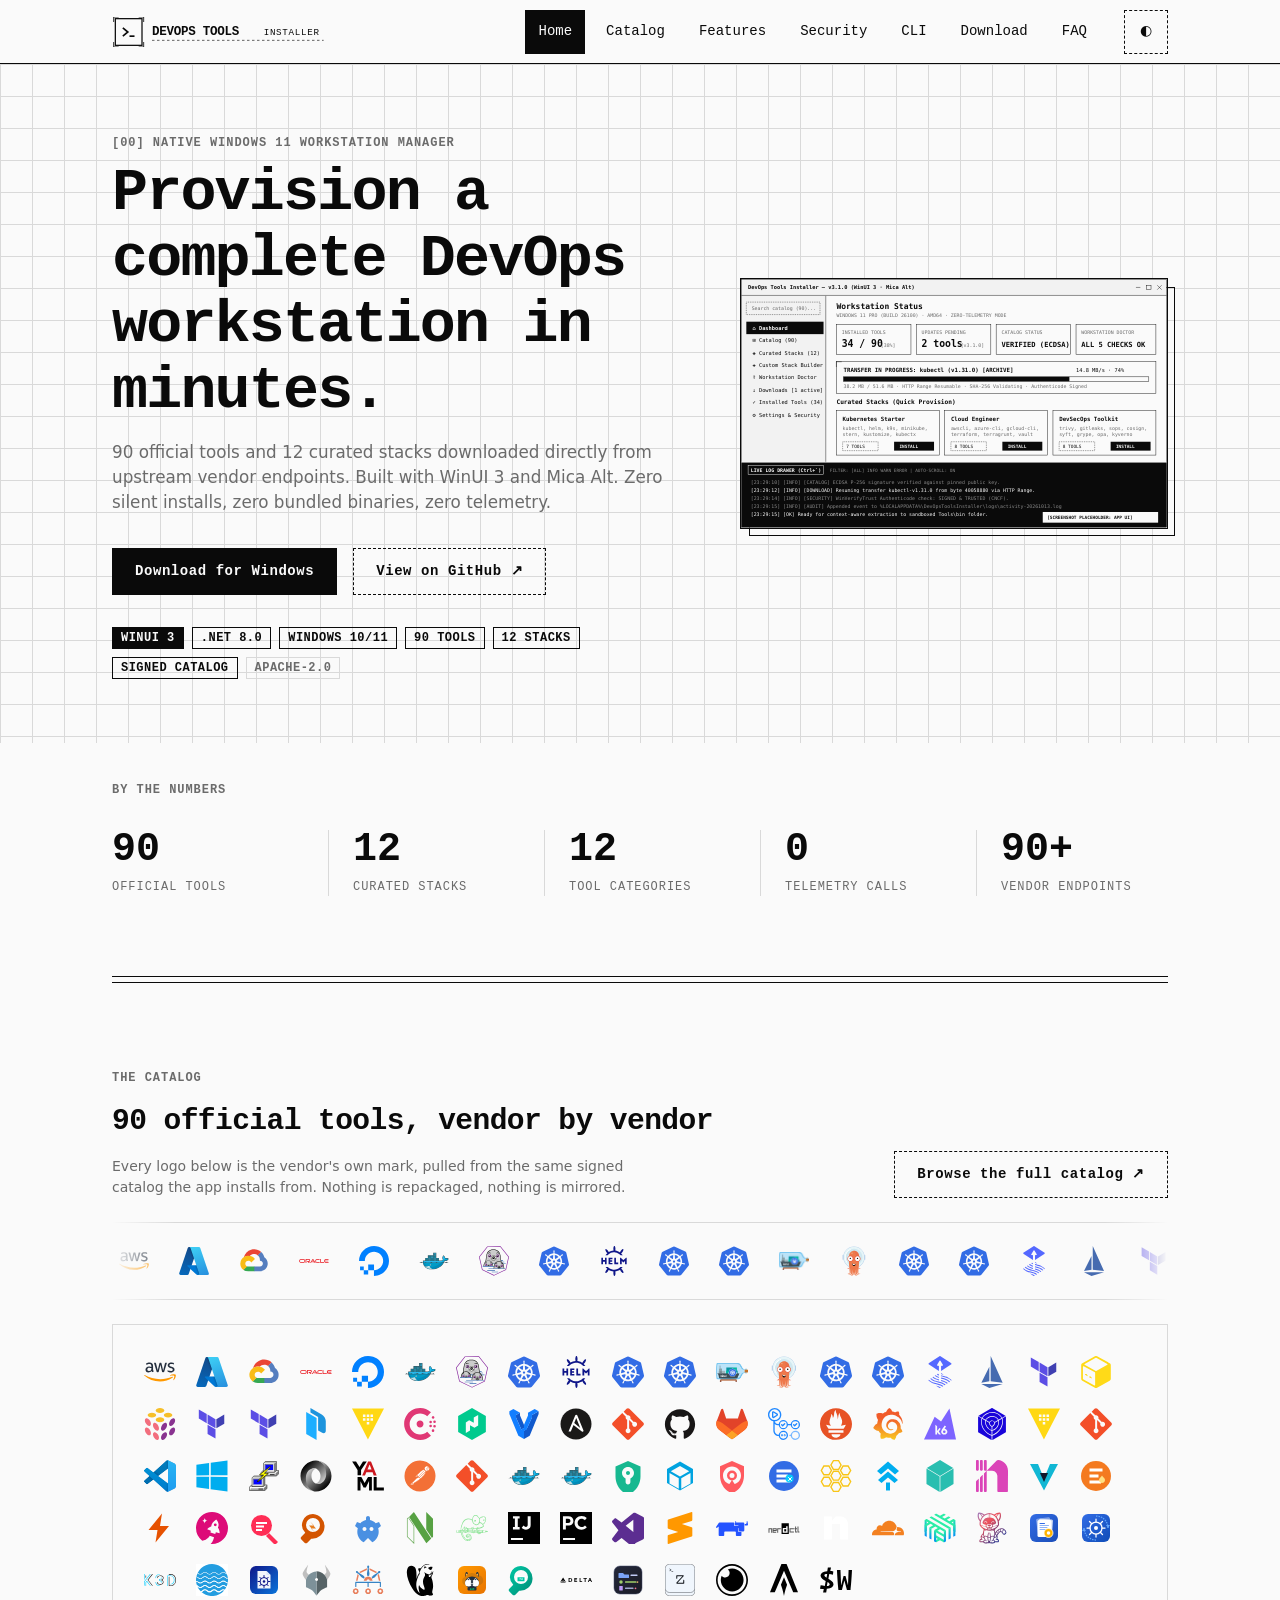
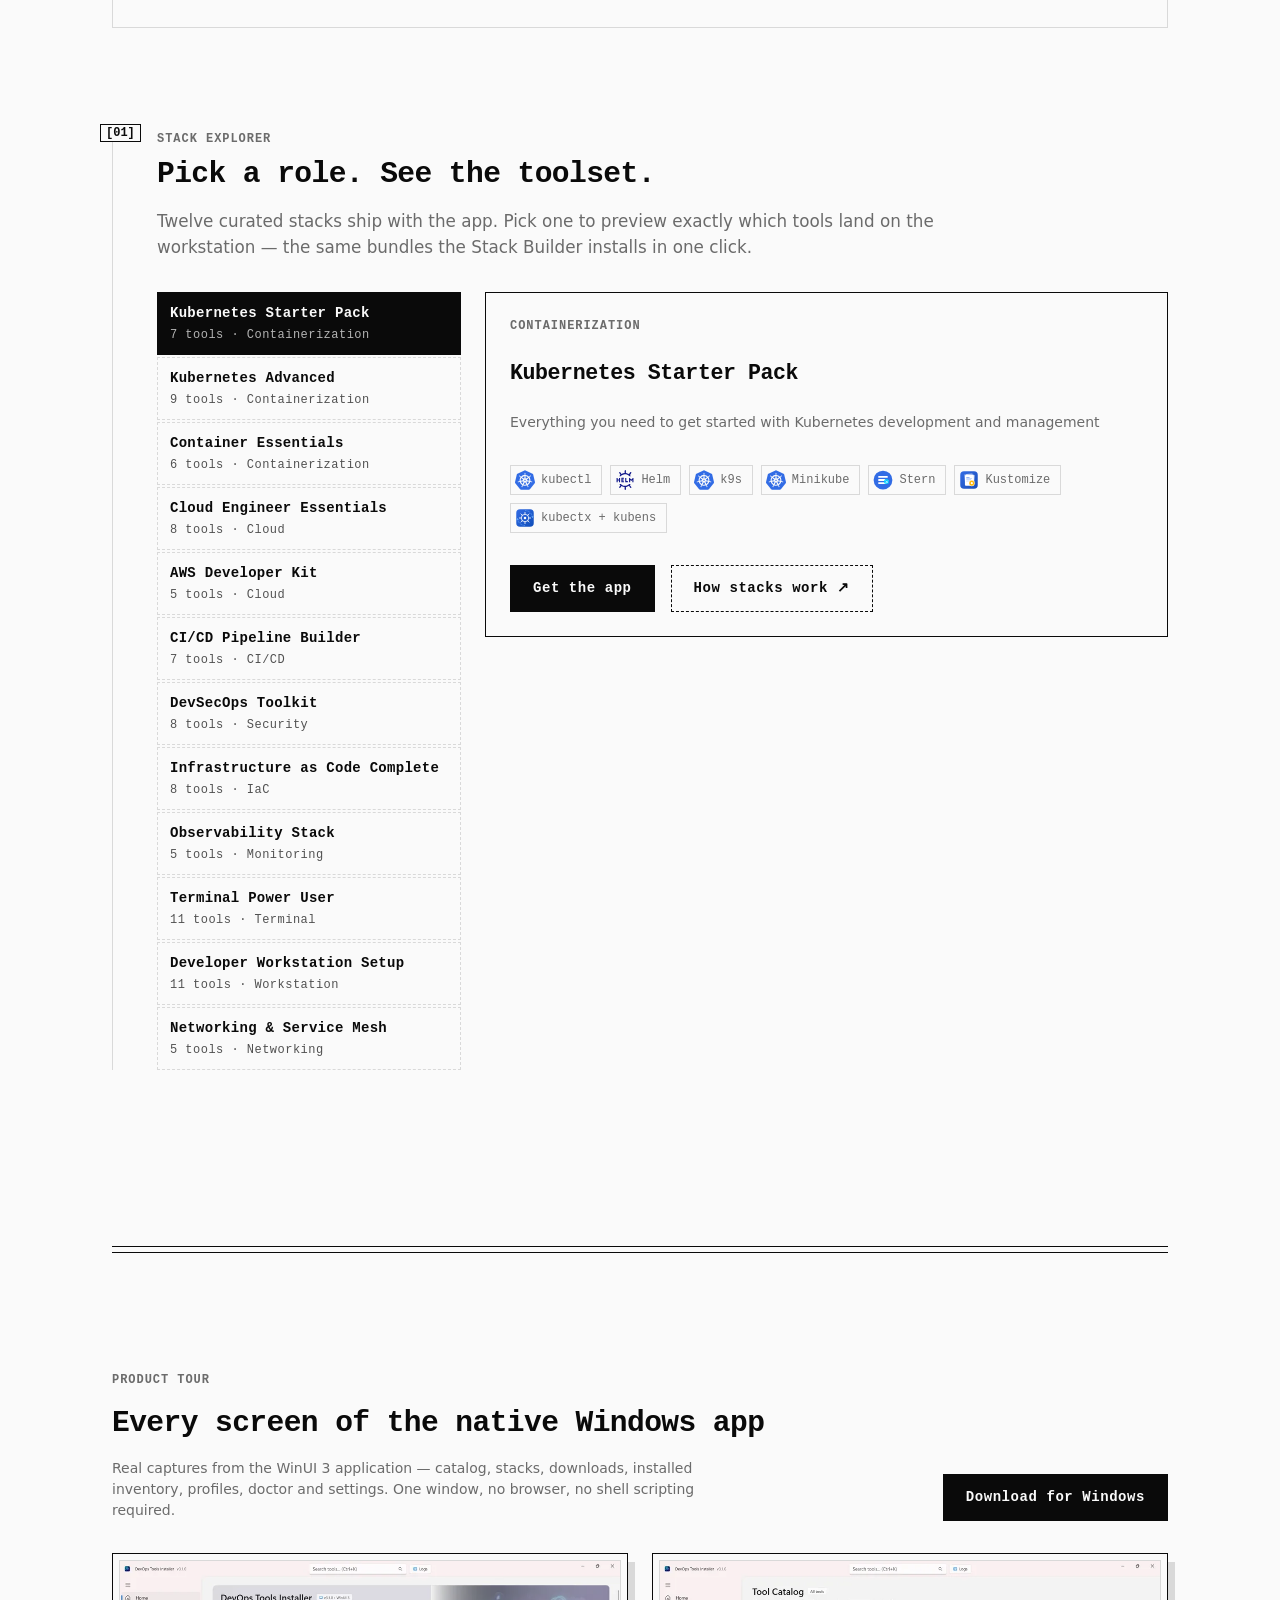
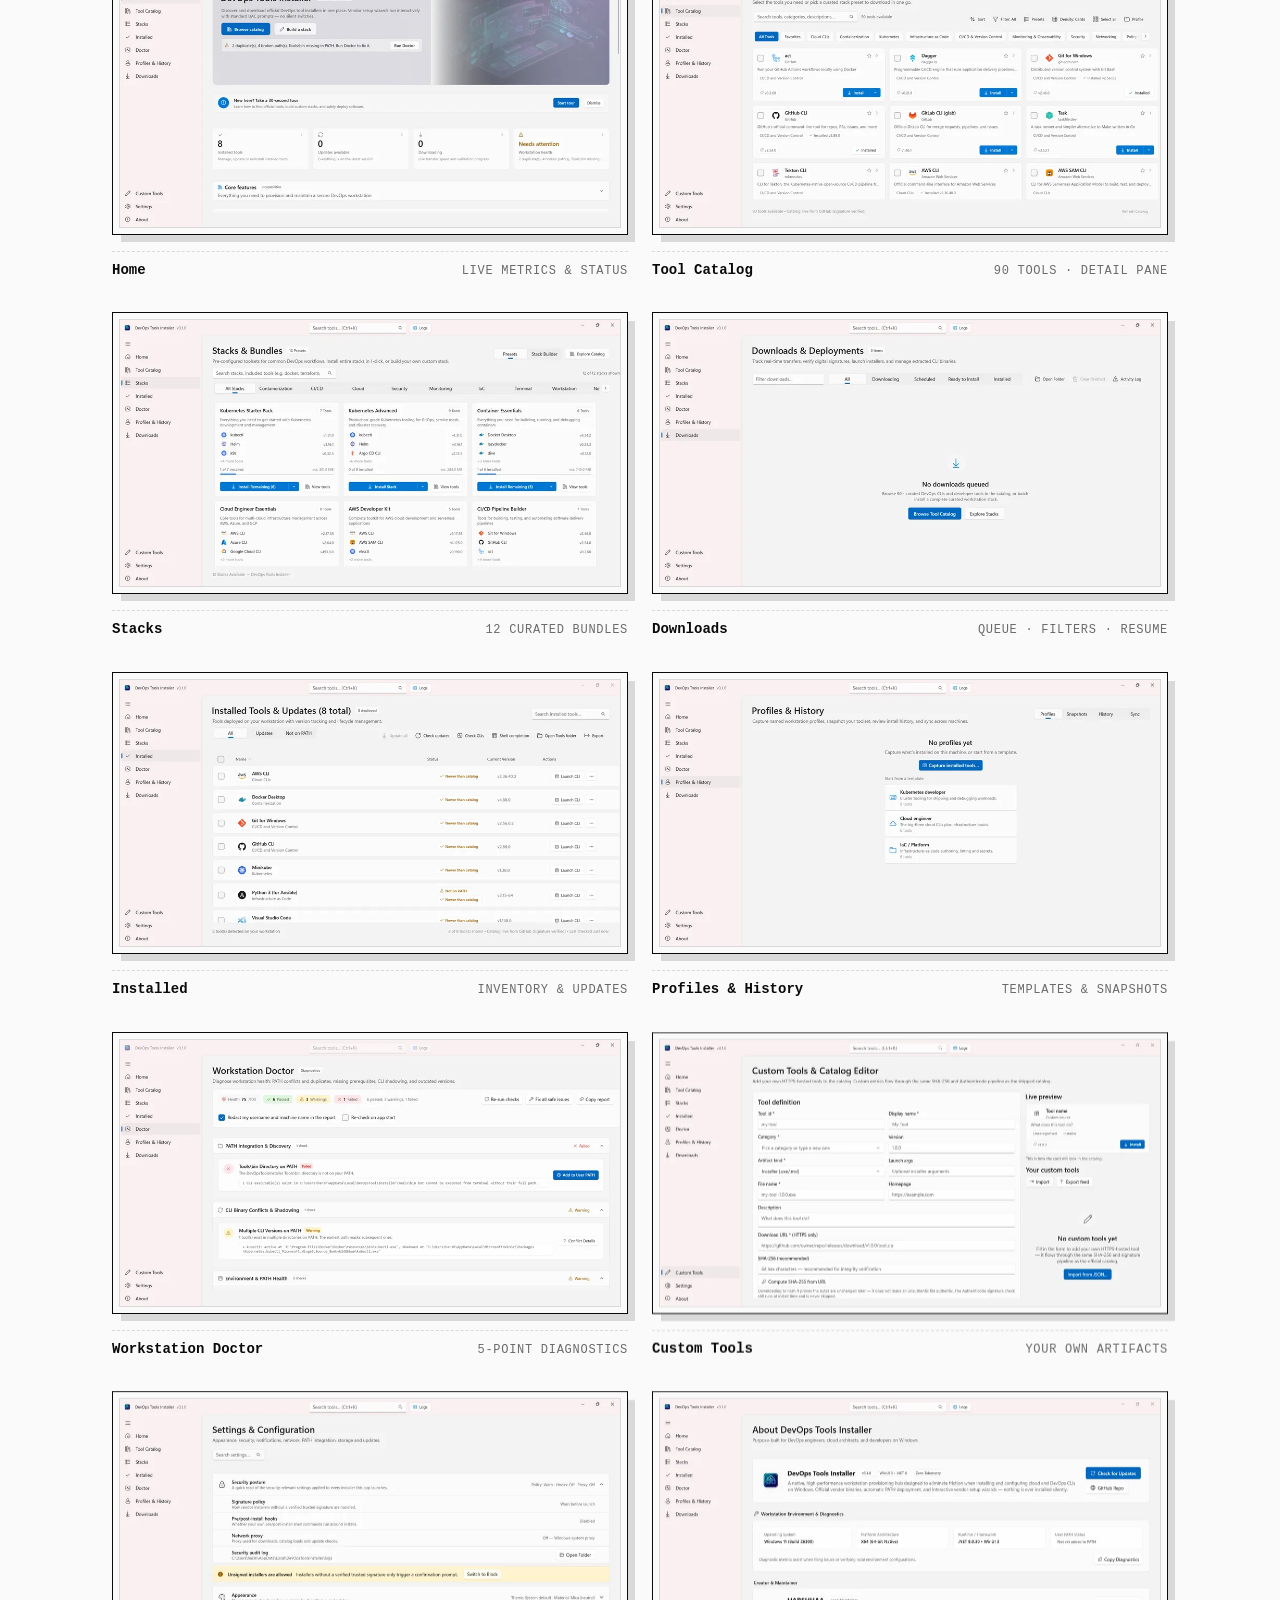
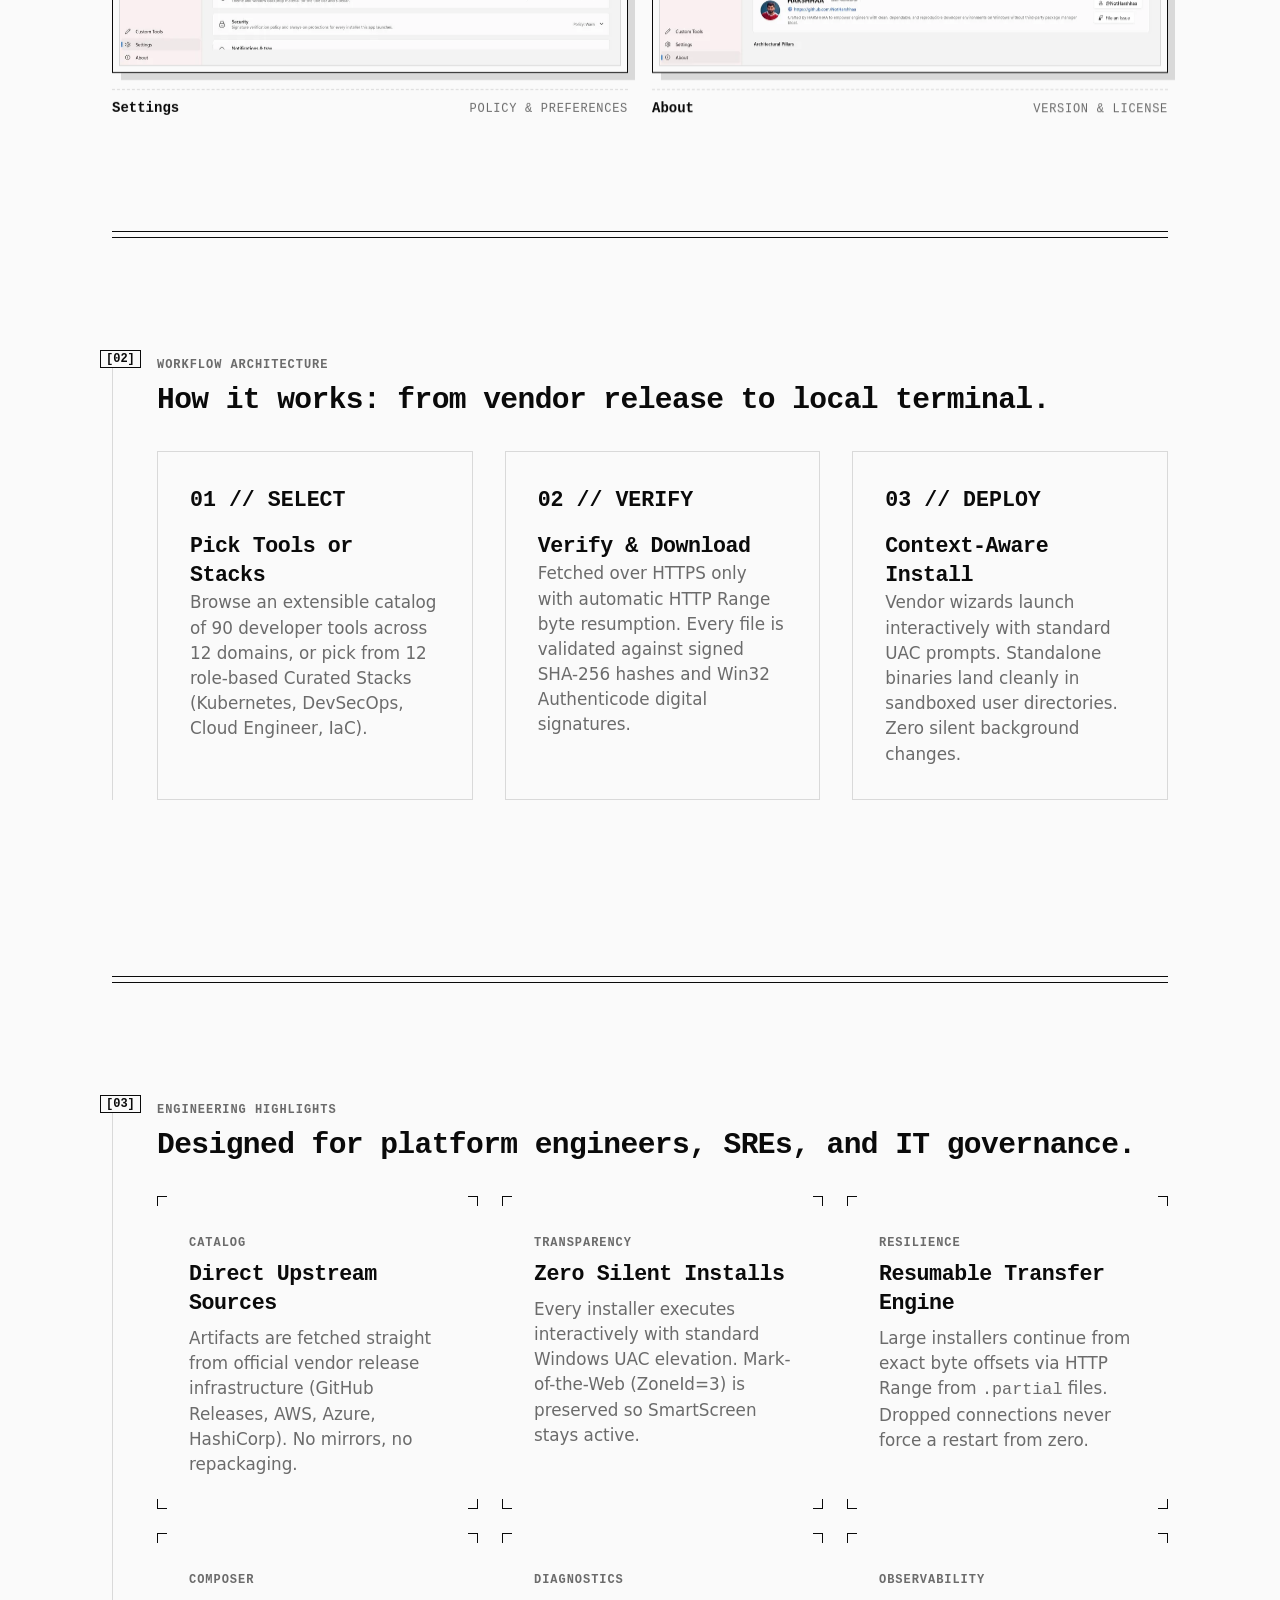
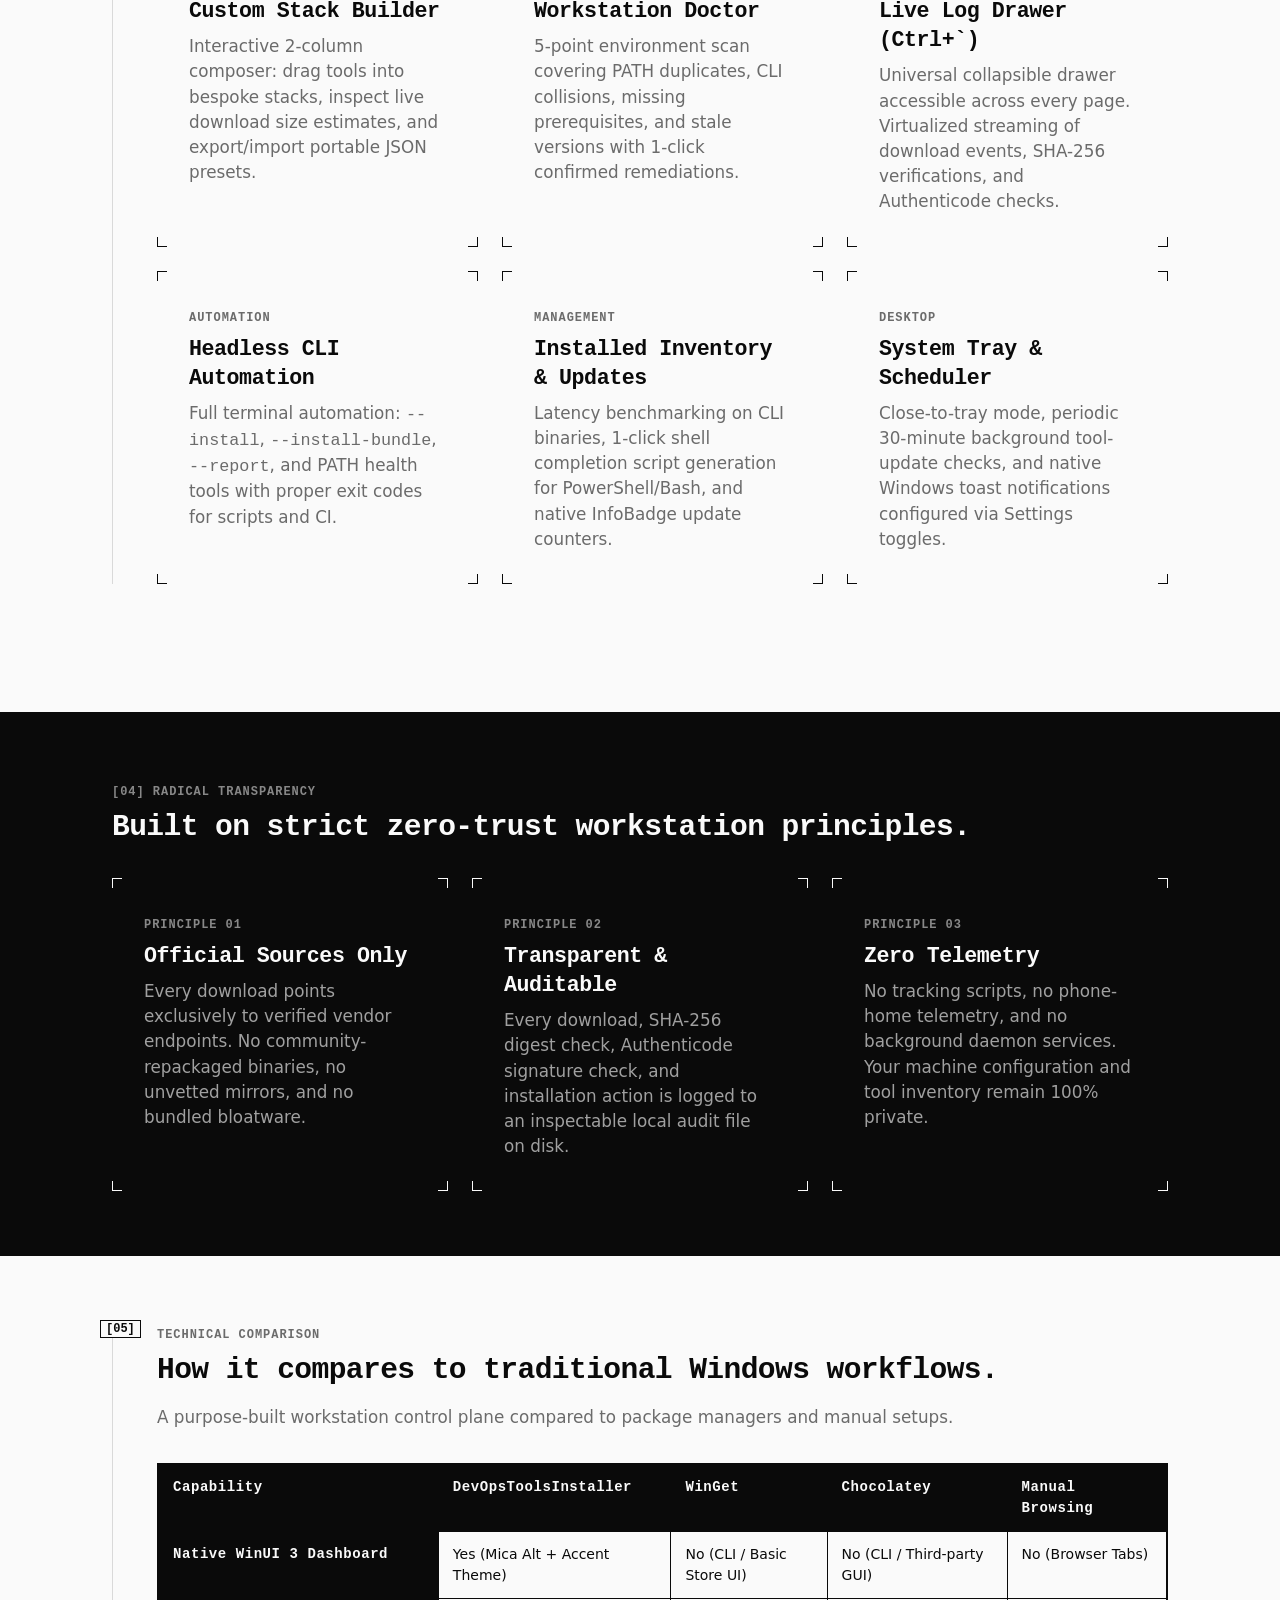
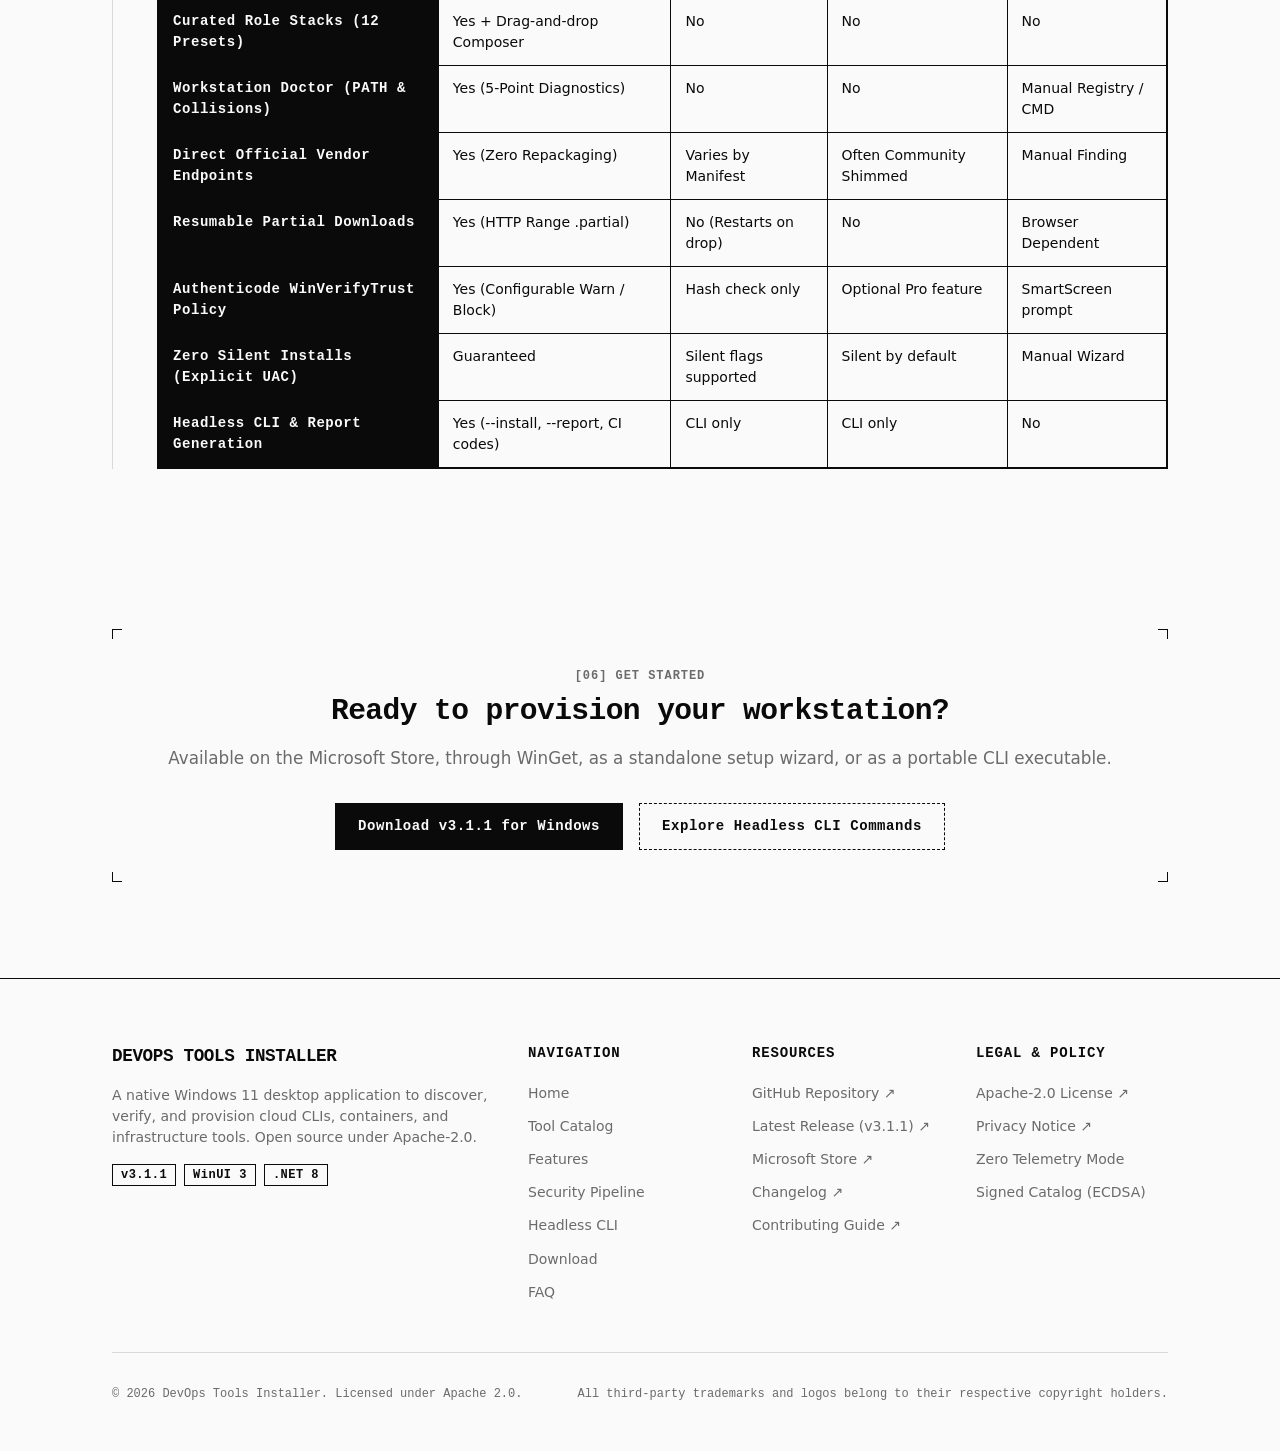
==== commit f21b5cad: "chore: Bump version to 3.1.1 and update related documentation - Updated version number from 3.1.0 to" ====
--- a/web/index.html
+++ b/web/index.html
@@ -614,7 +614,7 @@
             Available on the Microsoft Store, through WinGet, as a standalone setup wizard, or as a portable CLI executable.
           </p>
           <div class="flex justify-between items-center flex-wrap gap-2" style="justify-content: center;">
-            <a href="download.html" class="btn-primary">Download v3.1.0 for Windows</a>
+            <a href="download.html" class="btn-primary">Download v3.1.1 for Windows</a>
             <a href="cli.html" class="btn-secondary">Explore Headless CLI Commands</a>
           </div>
         </div>
@@ -634,7 +634,7 @@
             A native Windows 11 desktop application to discover, verify, and provision cloud CLIs, containers, and infrastructure tools. Open source under Apache-2.0.
           </p>
           <div class="badge-row mt-2">
-            <span class="badge-chip">v3.1.0</span>
+            <span class="badge-chip">v3.1.1</span>
             <span class="badge-chip">WinUI 3</span>
             <span class="badge-chip">.NET 8</span>
           </div>
@@ -657,7 +657,7 @@
           <h4 class="footer-col-title">Resources</h4>
           <ul class="footer-links">
             <li><a href="https://github.com/NotHarshhaa/DevOpsToolsInstaller" class="footer-link" target="_blank" rel="noopener noreferrer">GitHub Repository ↗</a></li>
-            <li><a href="https://github.com/NotHarshhaa/DevOpsToolsInstaller/releases/latest" class="footer-link" target="_blank" rel="noopener noreferrer">Latest Release (v3.1.0) ↗</a></li>
+            <li><a href="https://github.com/NotHarshhaa/DevOpsToolsInstaller/releases/latest" class="footer-link" target="_blank" rel="noopener noreferrer">Latest Release (v3.1.1) ↗</a></li>
             <li><a href="https://apps.microsoft.com/detail/9PJL0VR3H7VG" class="footer-link" target="_blank" rel="noopener noreferrer">Microsoft Store ↗</a></li>
             <li><a href="https://github.com/NotHarshhaa/DevOpsToolsInstaller/blob/master/CHANGELOG.md" class="footer-link" target="_blank" rel="noopener noreferrer">Changelog ↗</a></li>
             <li><a href="https://github.com/NotHarshhaa/DevOpsToolsInstaller/blob/master/CONTRIBUTING.md" class="footer-link" target="_blank" rel="noopener noreferrer">Contributing Guide ↗</a></li>
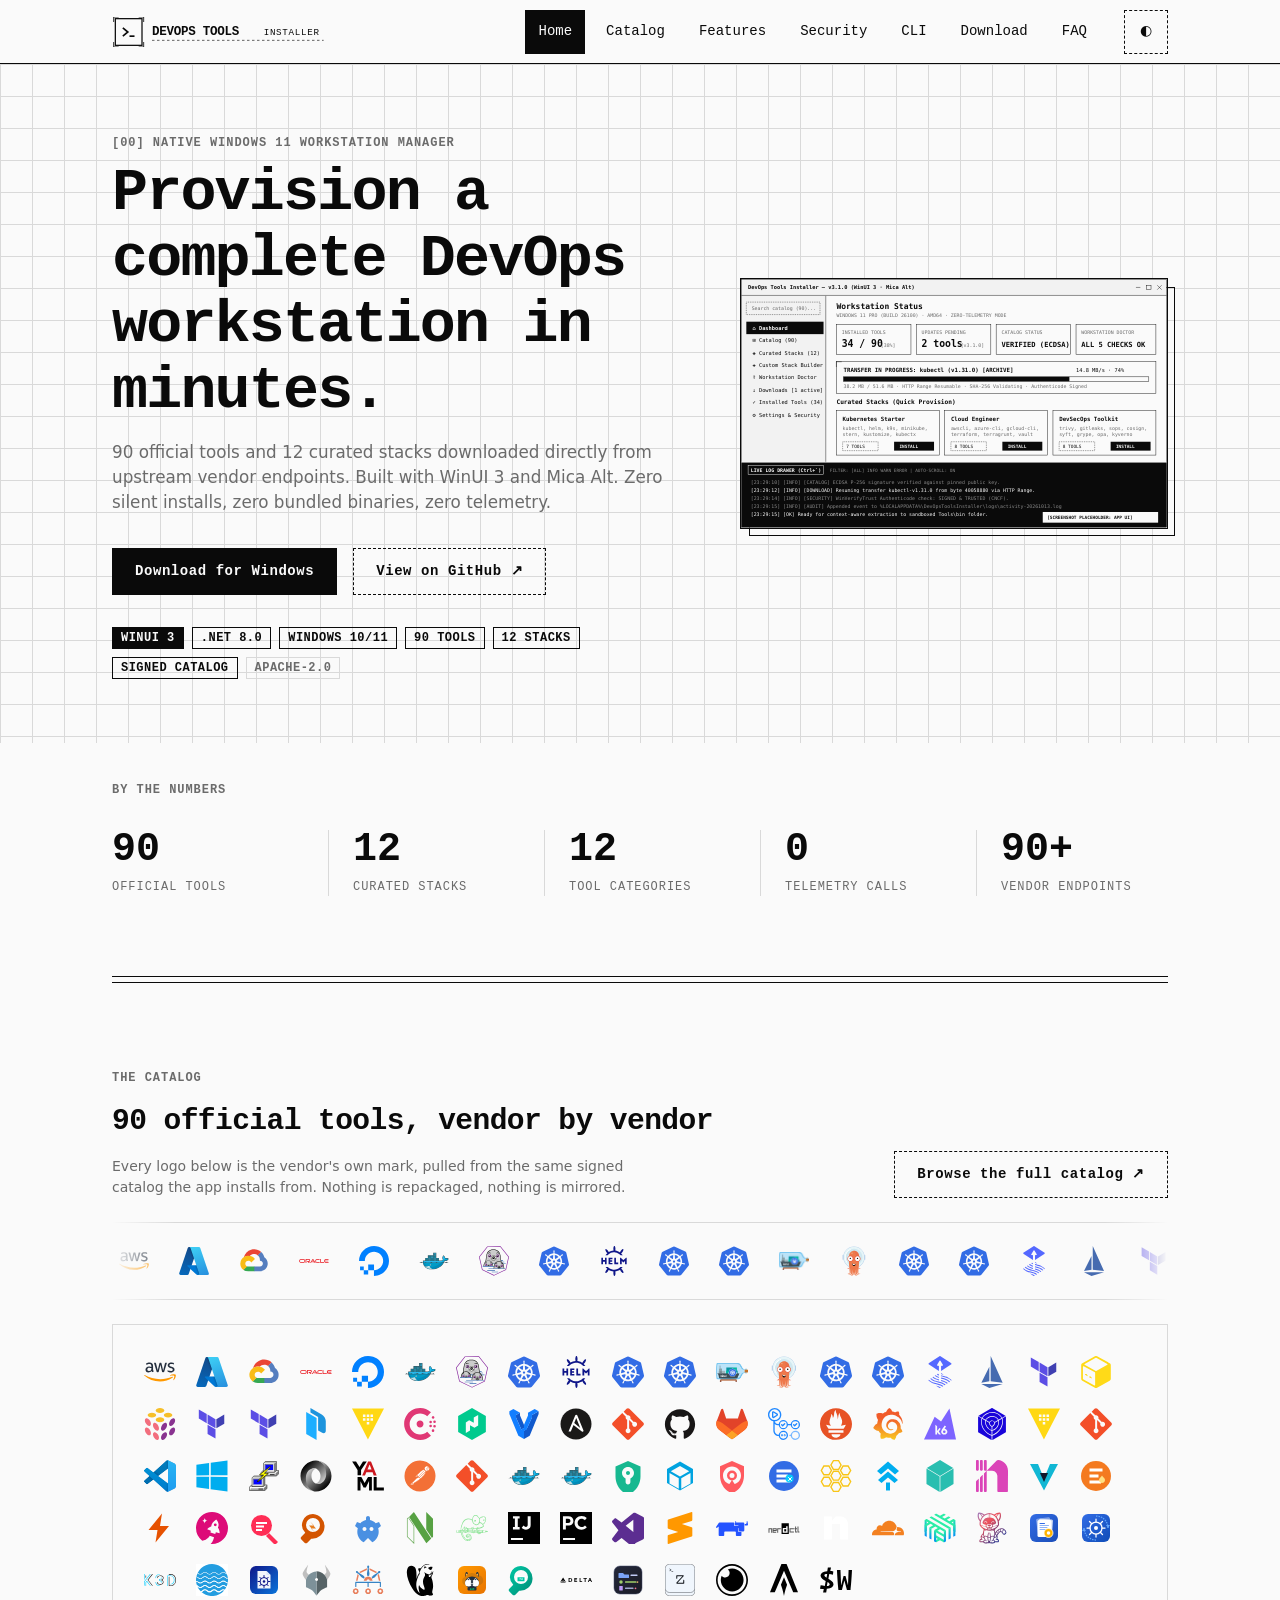
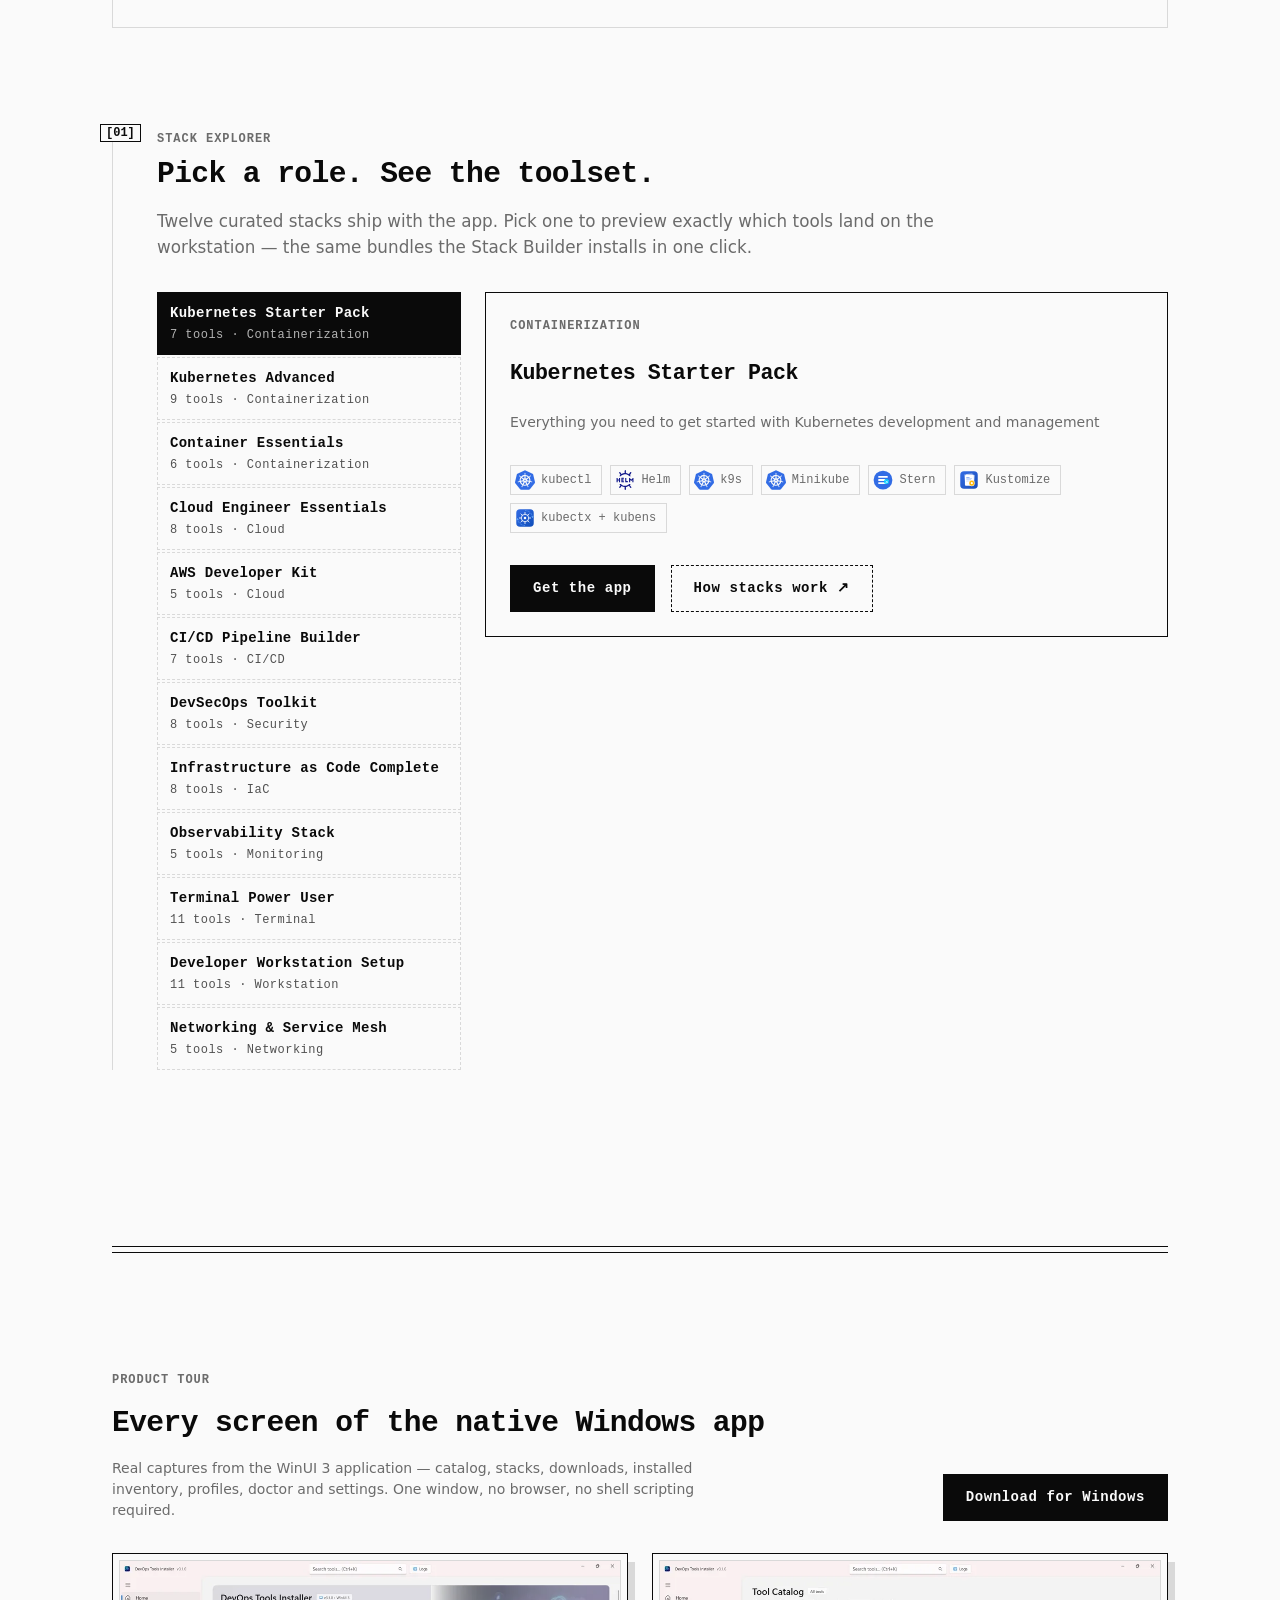
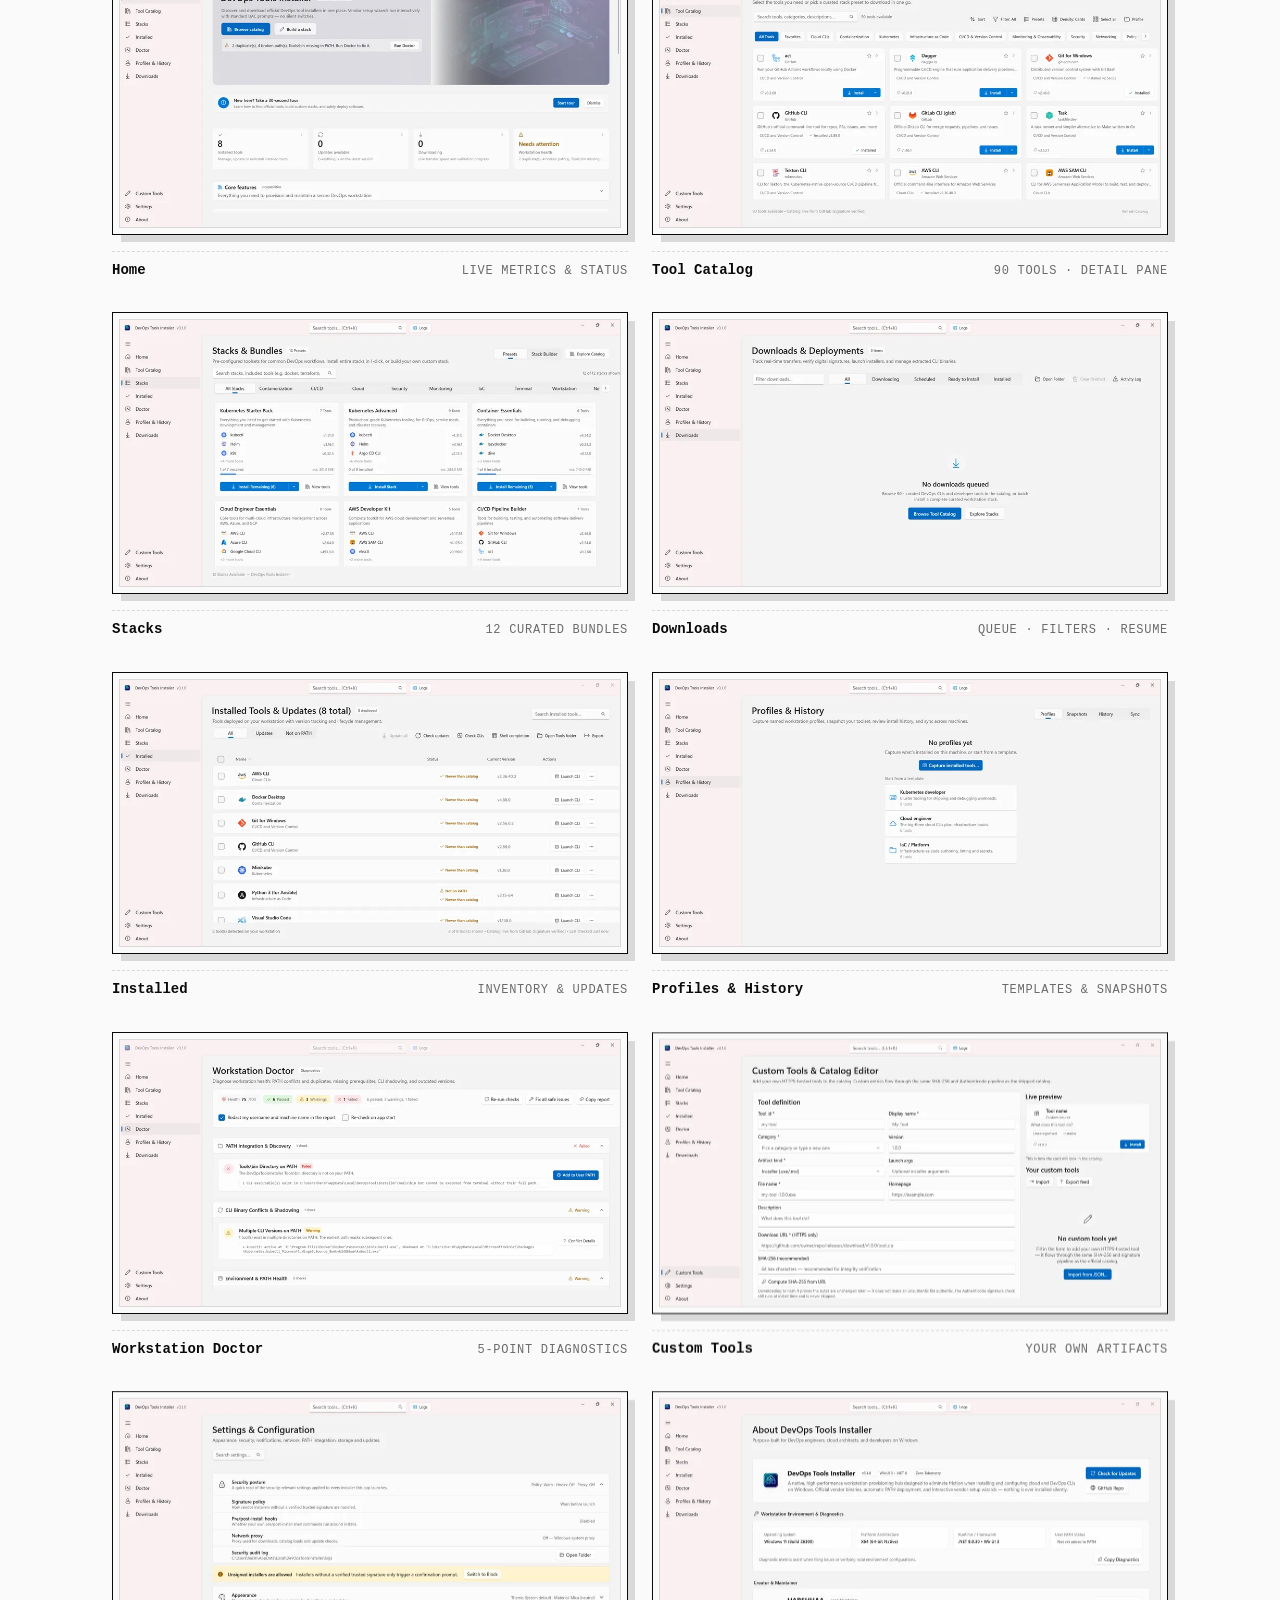
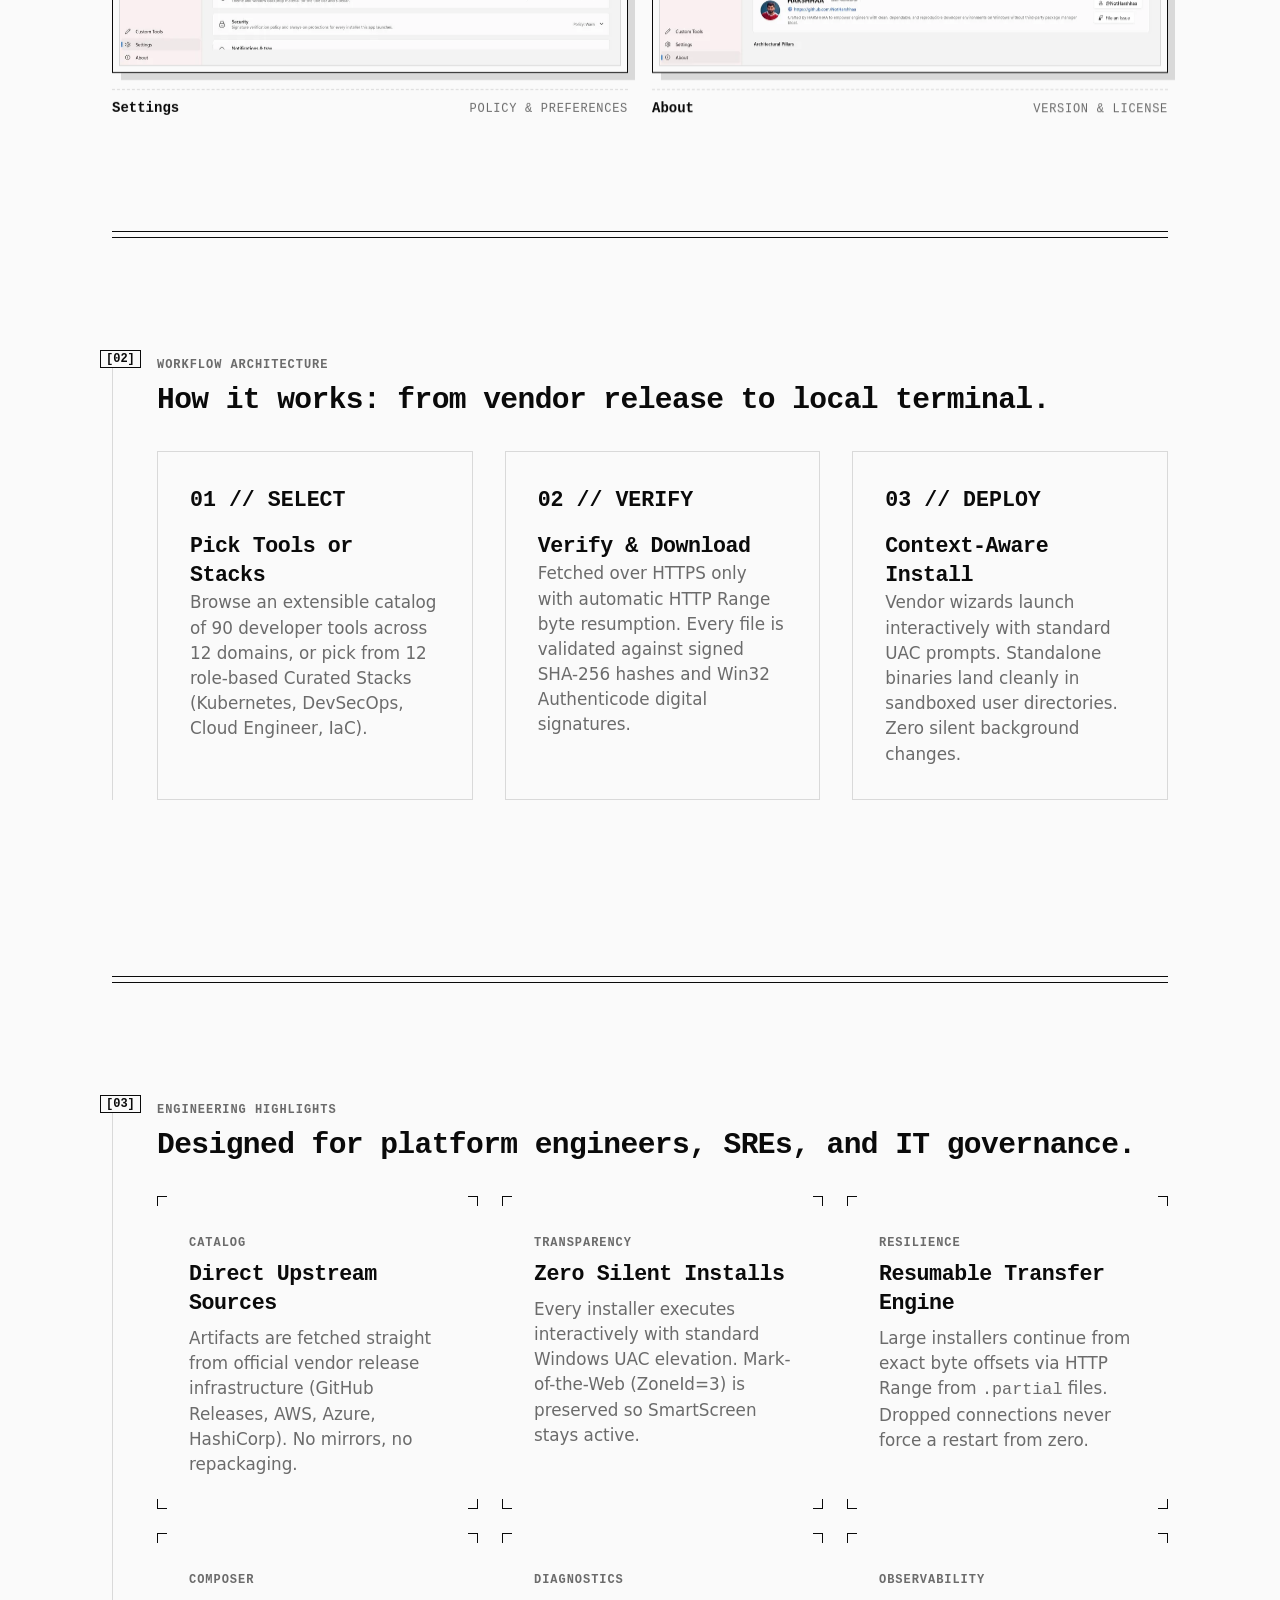
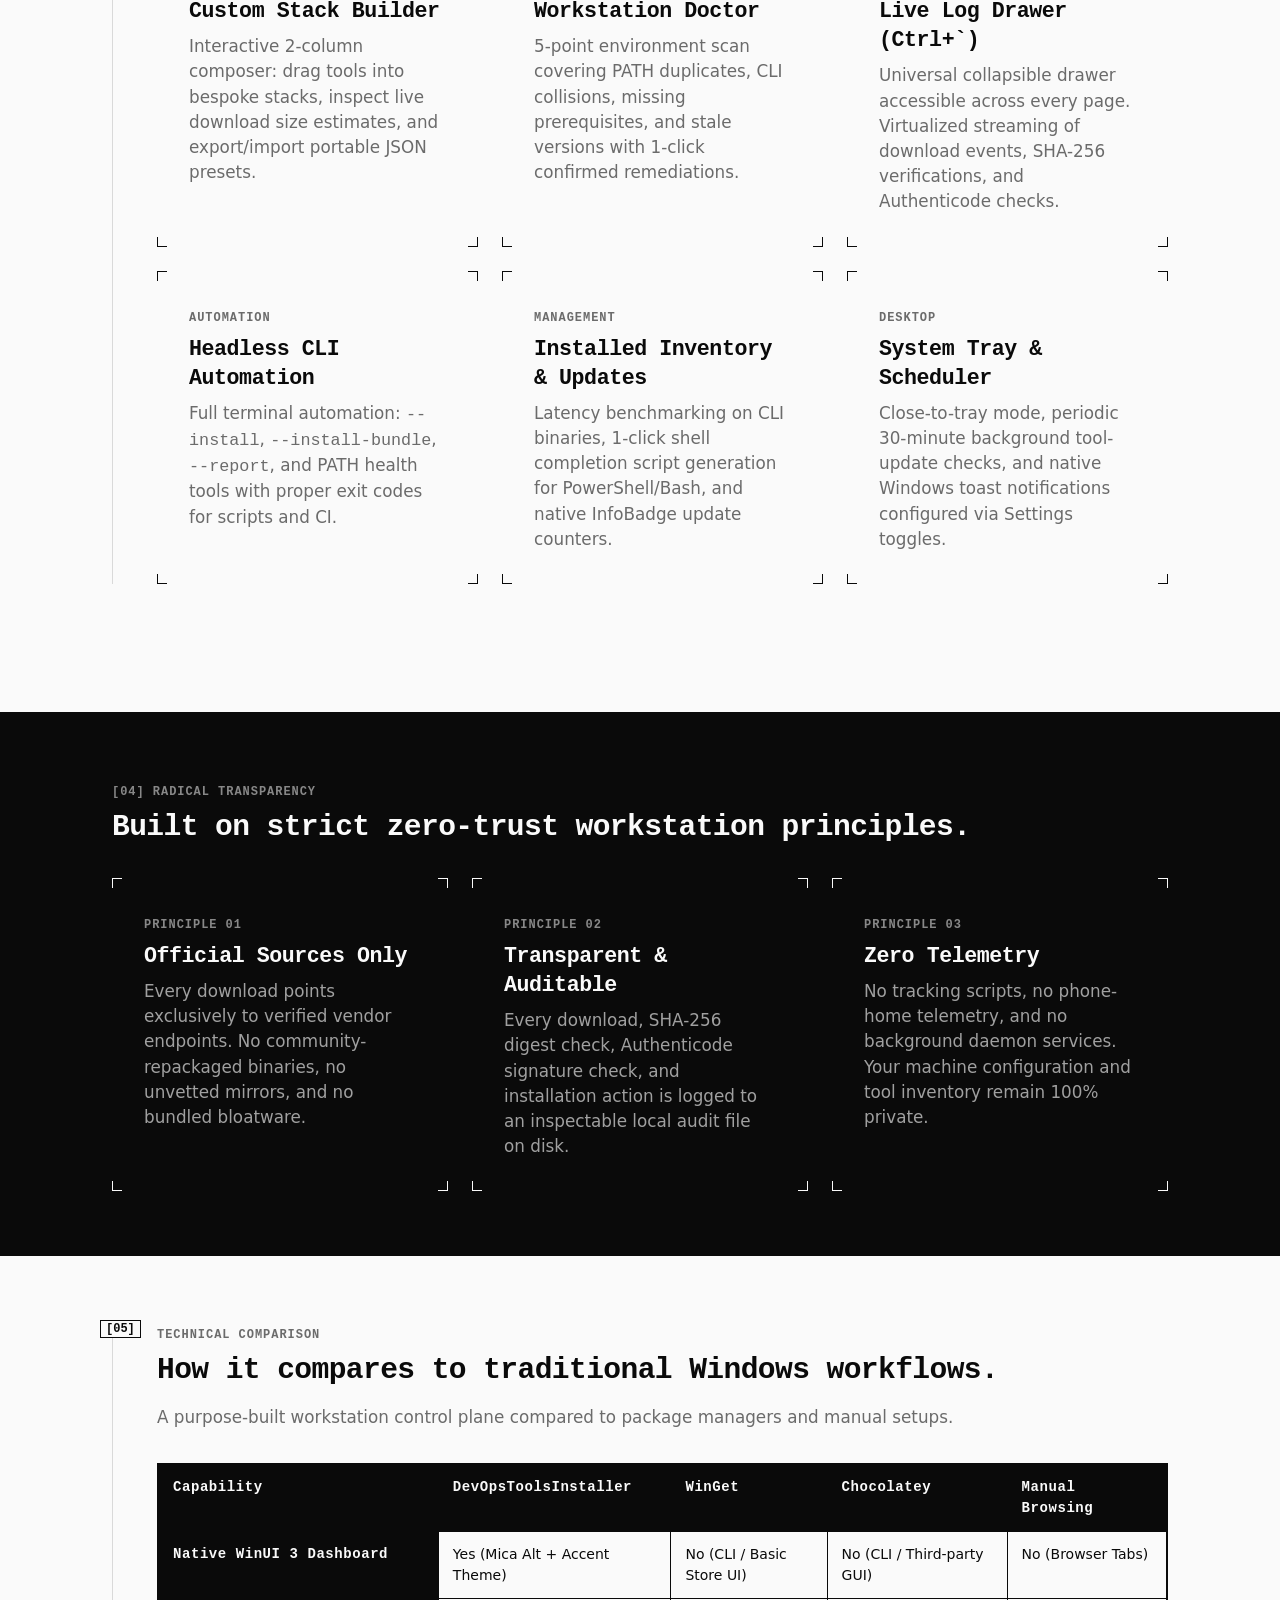
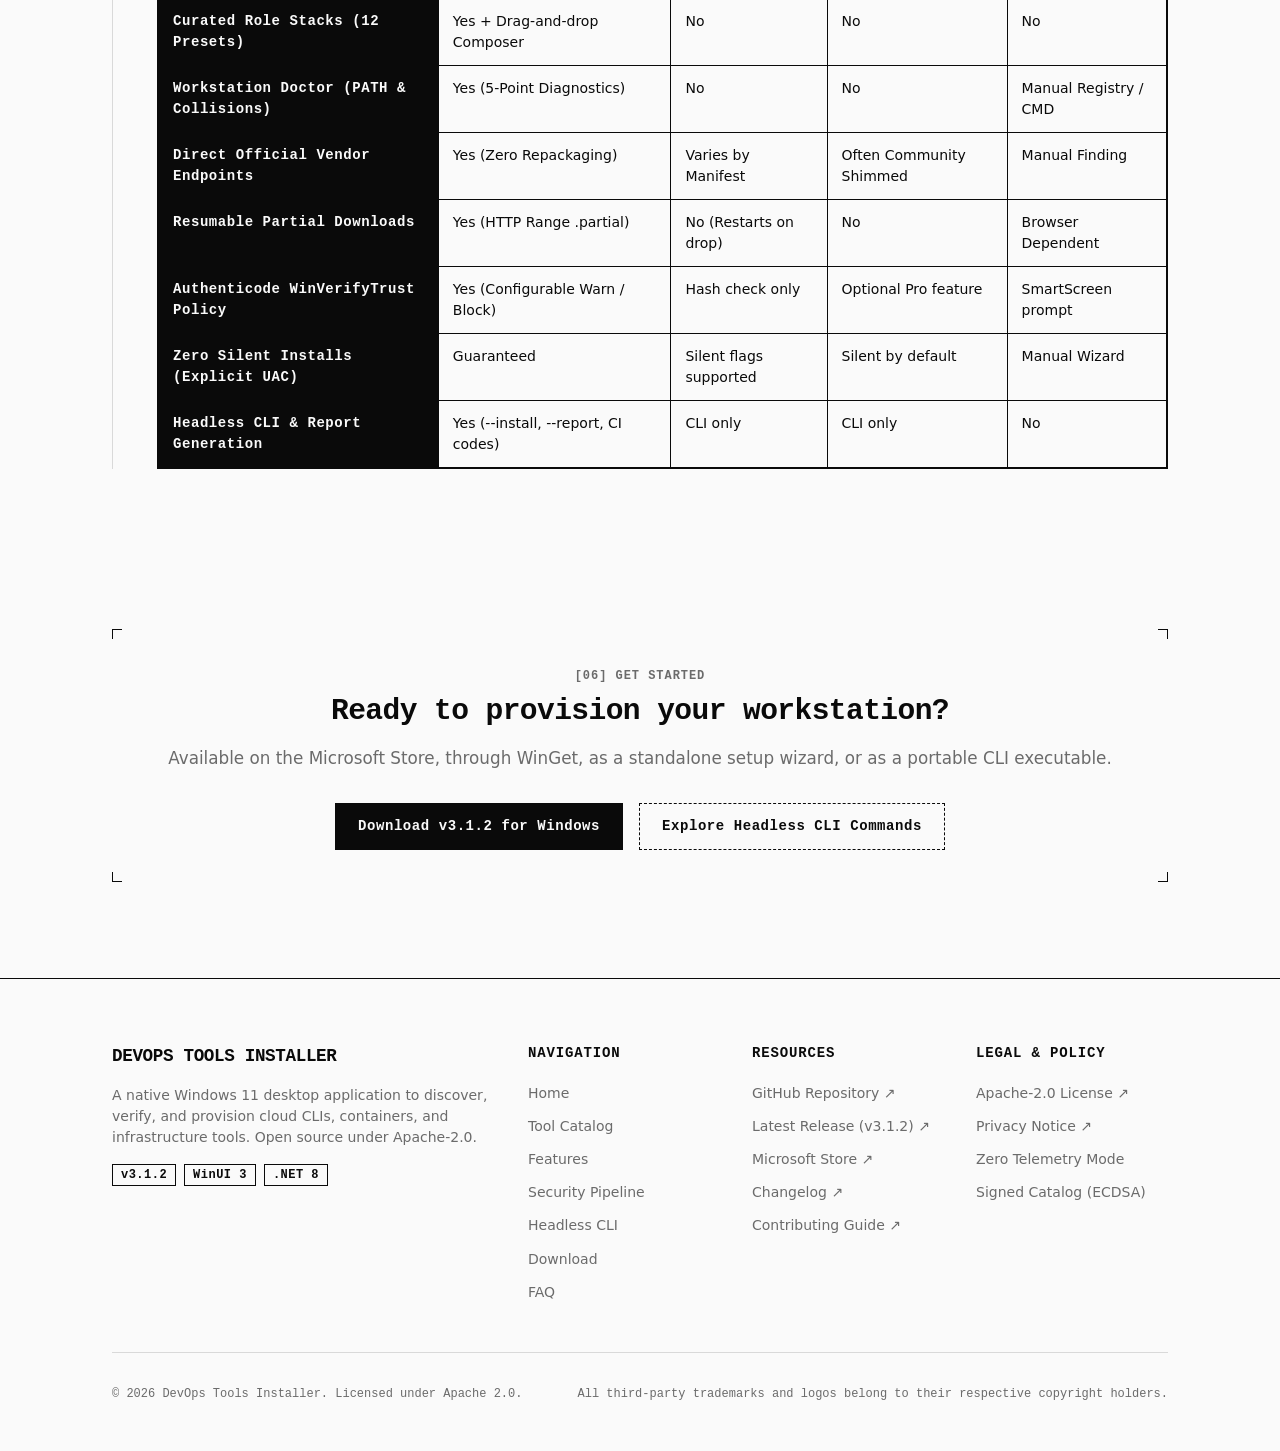
==== commit 9a6dc58b: "chore: Bump version to 3.1.2 and update related documentation - Updated version number from 3.1.1 to" ====
--- a/web/index.html
+++ b/web/index.html
@@ -614,7 +614,7 @@
             Available on the Microsoft Store, through WinGet, as a standalone setup wizard, or as a portable CLI executable.
           </p>
           <div class="flex justify-between items-center flex-wrap gap-2" style="justify-content: center;">
-            <a href="download.html" class="btn-primary">Download v3.1.1 for Windows</a>
+            <a href="download.html" class="btn-primary">Download v3.1.2 for Windows</a>
             <a href="cli.html" class="btn-secondary">Explore Headless CLI Commands</a>
           </div>
         </div>
@@ -634,7 +634,7 @@
             A native Windows 11 desktop application to discover, verify, and provision cloud CLIs, containers, and infrastructure tools. Open source under Apache-2.0.
           </p>
           <div class="badge-row mt-2">
-            <span class="badge-chip">v3.1.1</span>
+            <span class="badge-chip">v3.1.2</span>
             <span class="badge-chip">WinUI 3</span>
             <span class="badge-chip">.NET 8</span>
           </div>
@@ -657,7 +657,7 @@
           <h4 class="footer-col-title">Resources</h4>
           <ul class="footer-links">
             <li><a href="https://github.com/NotHarshhaa/DevOpsToolsInstaller" class="footer-link" target="_blank" rel="noopener noreferrer">GitHub Repository ↗</a></li>
-            <li><a href="https://github.com/NotHarshhaa/DevOpsToolsInstaller/releases/latest" class="footer-link" target="_blank" rel="noopener noreferrer">Latest Release (v3.1.1) ↗</a></li>
+            <li><a href="https://github.com/NotHarshhaa/DevOpsToolsInstaller/releases/latest" class="footer-link" target="_blank" rel="noopener noreferrer">Latest Release (v3.1.2) ↗</a></li>
             <li><a href="https://apps.microsoft.com/detail/9PJL0VR3H7VG" class="footer-link" target="_blank" rel="noopener noreferrer">Microsoft Store ↗</a></li>
             <li><a href="https://github.com/NotHarshhaa/DevOpsToolsInstaller/blob/master/CHANGELOG.md" class="footer-link" target="_blank" rel="noopener noreferrer">Changelog ↗</a></li>
             <li><a href="https://github.com/NotHarshhaa/DevOpsToolsInstaller/blob/master/CONTRIBUTING.md" class="footer-link" target="_blank" rel="noopener noreferrer">Contributing Guide ↗</a></li>
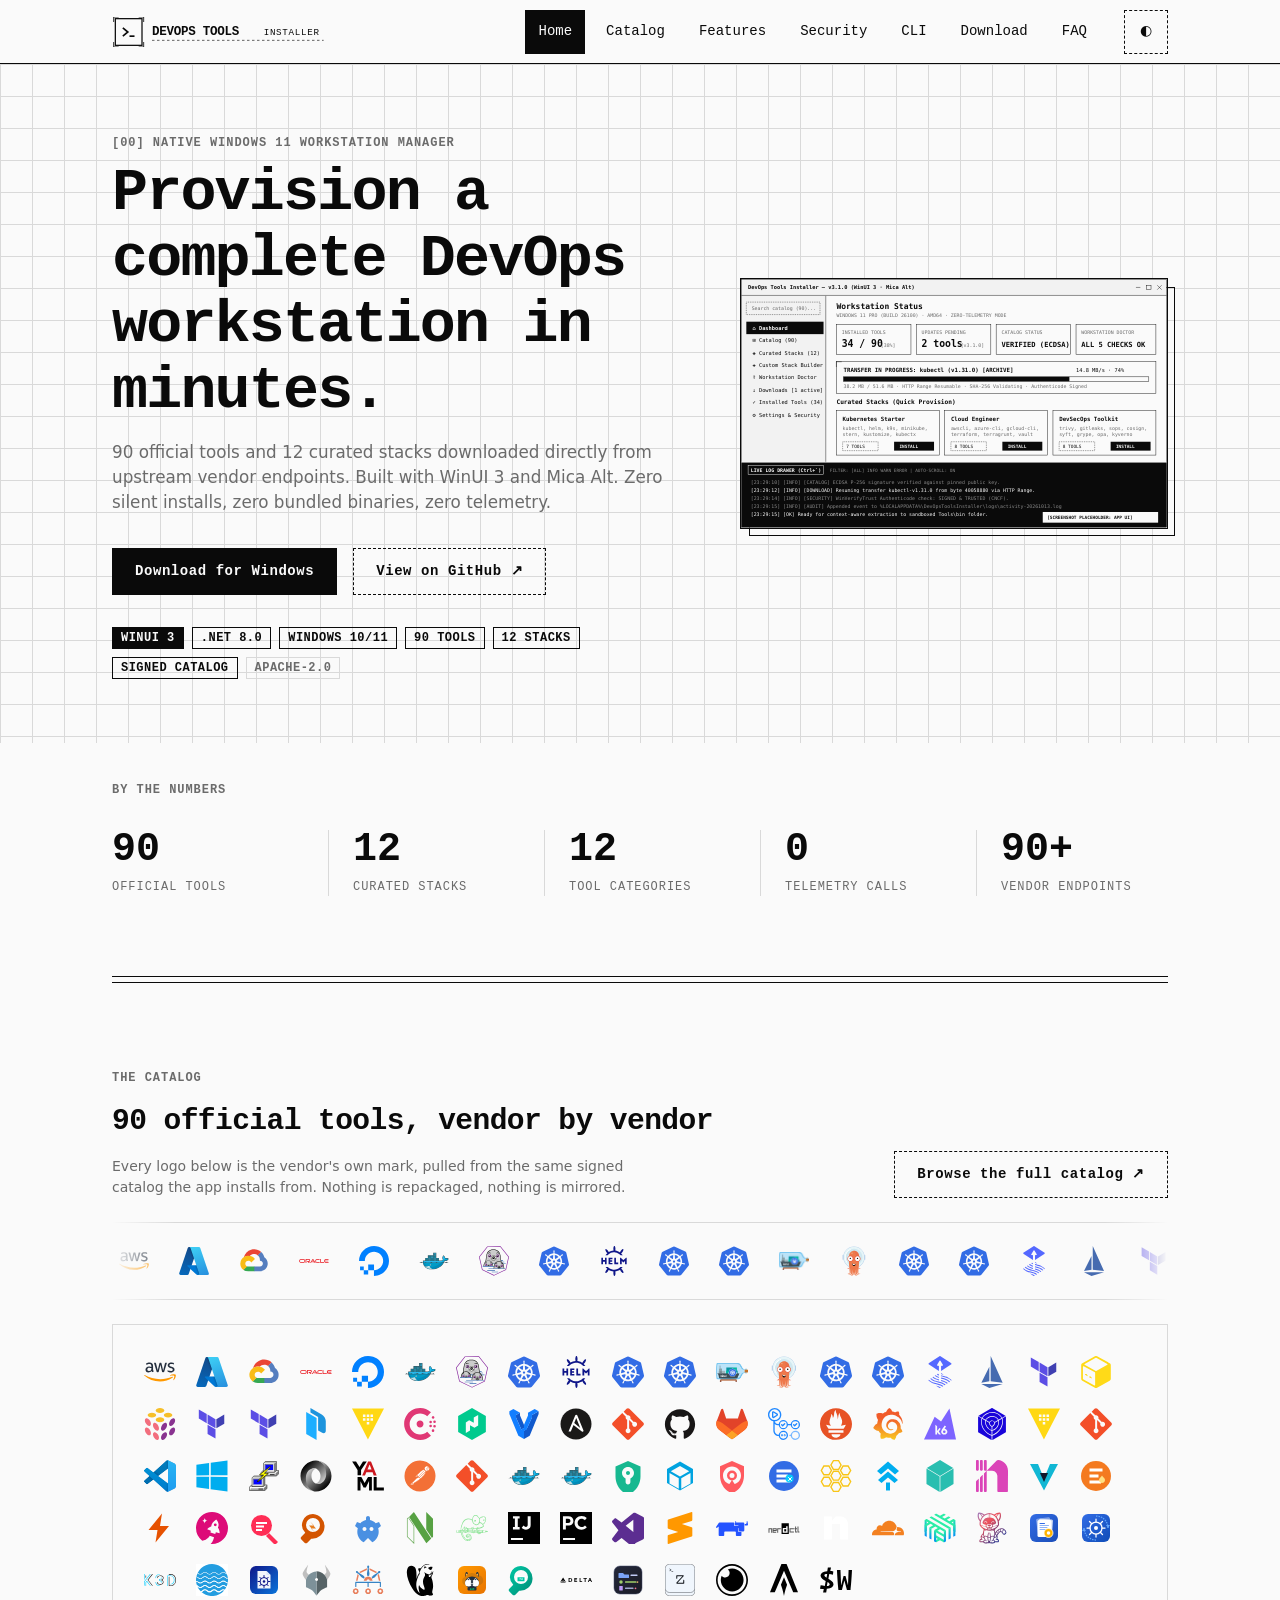
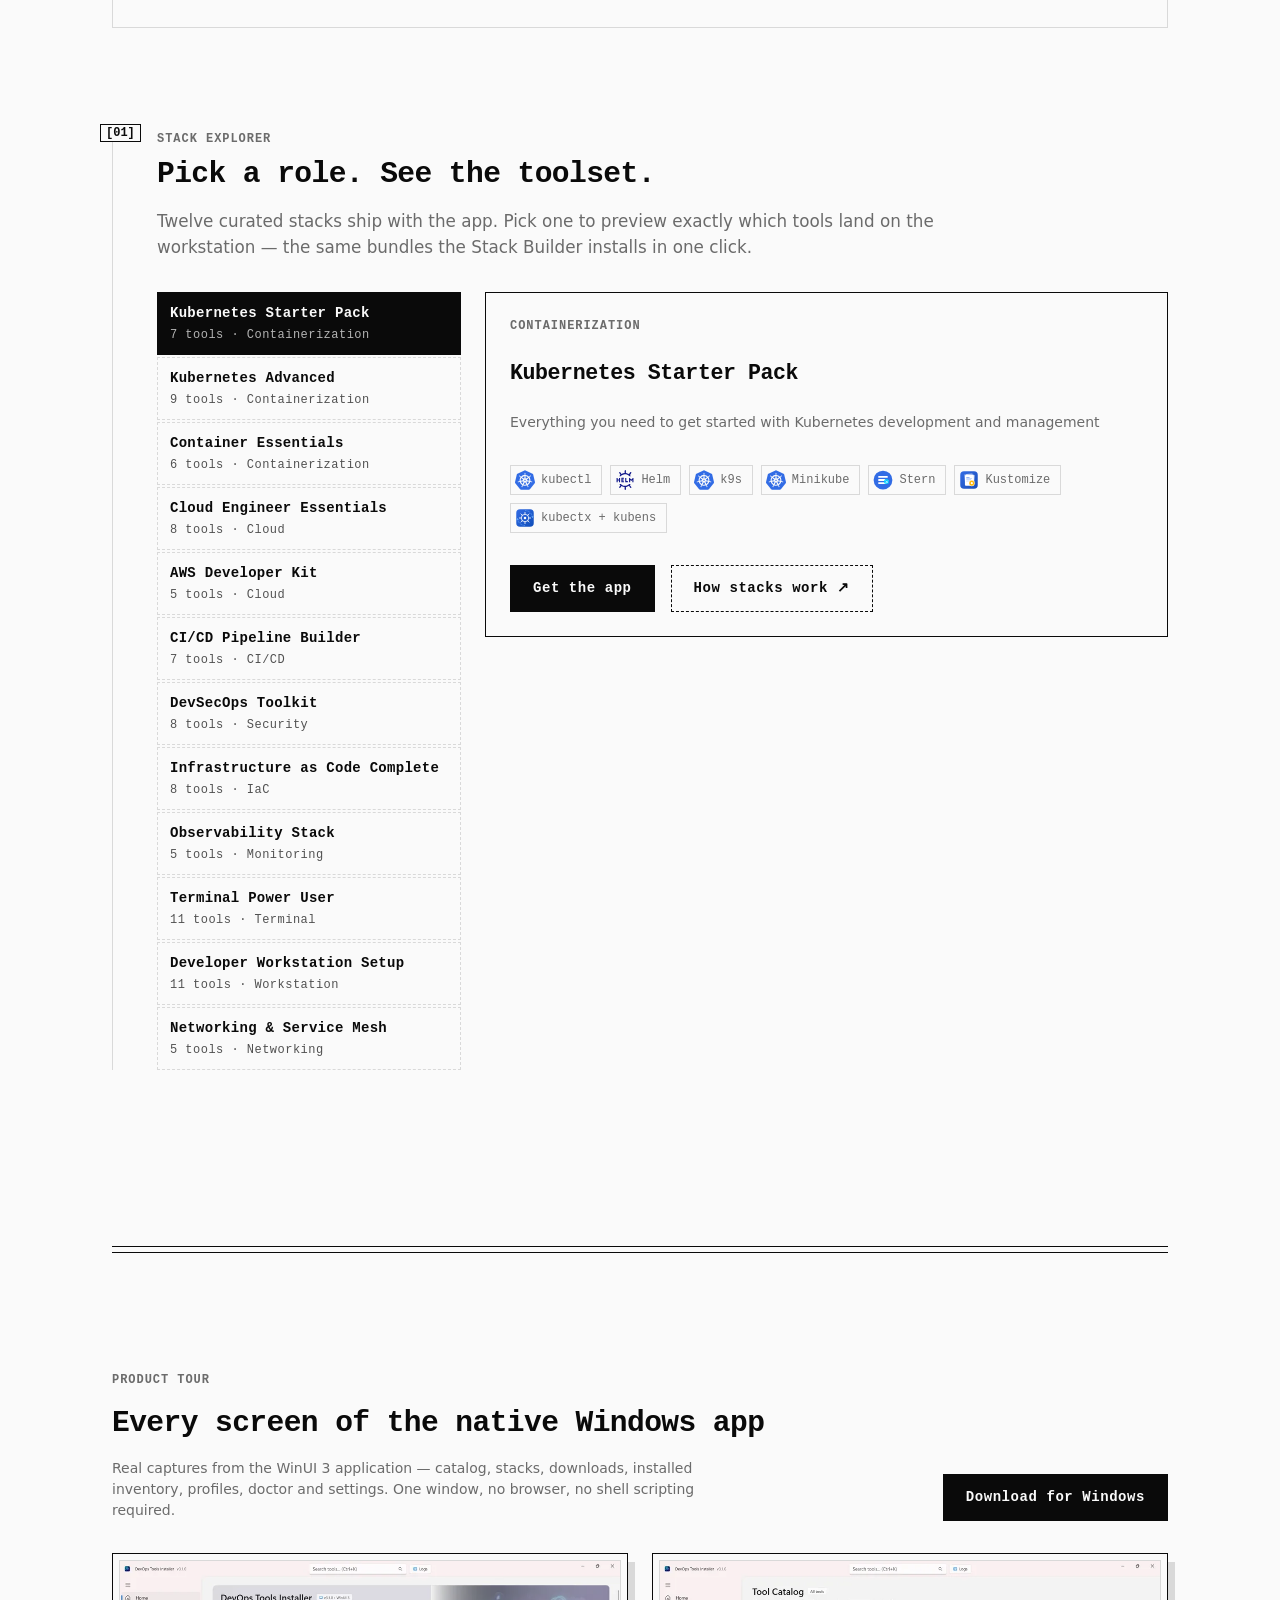
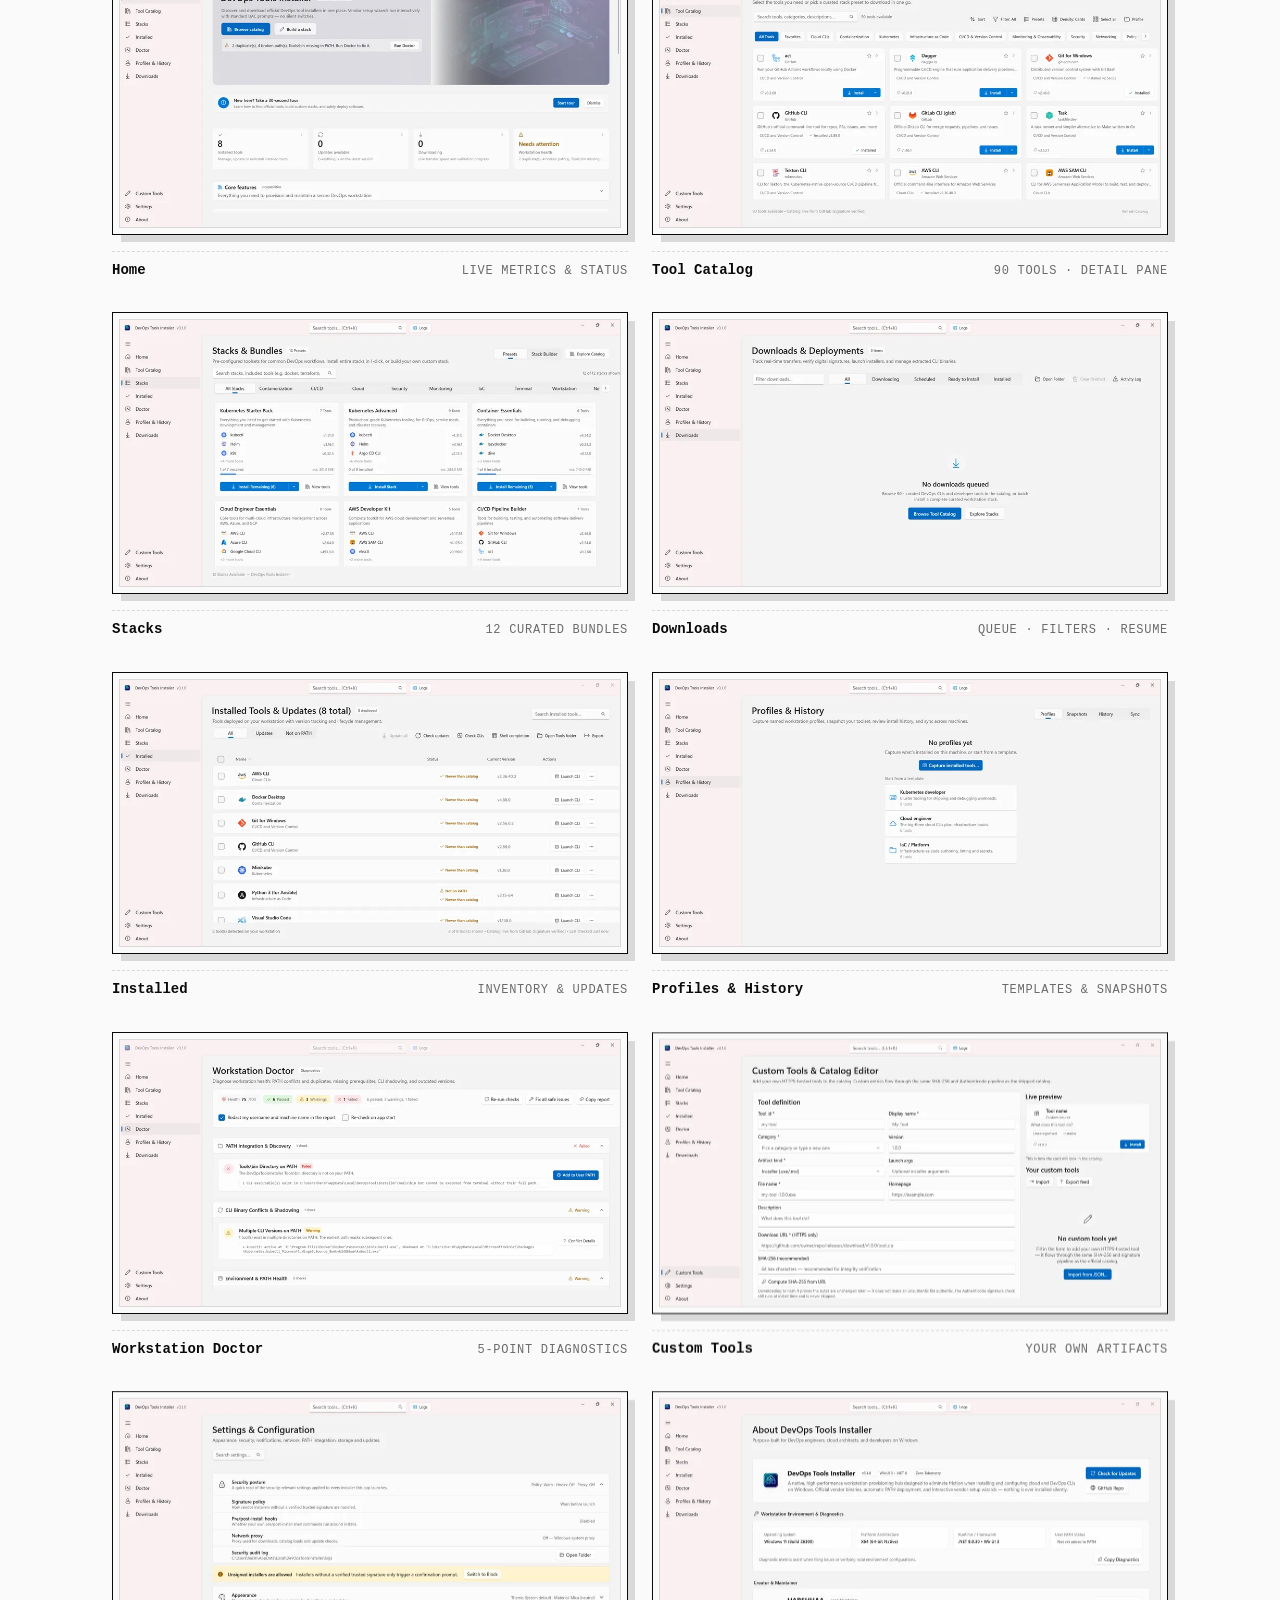
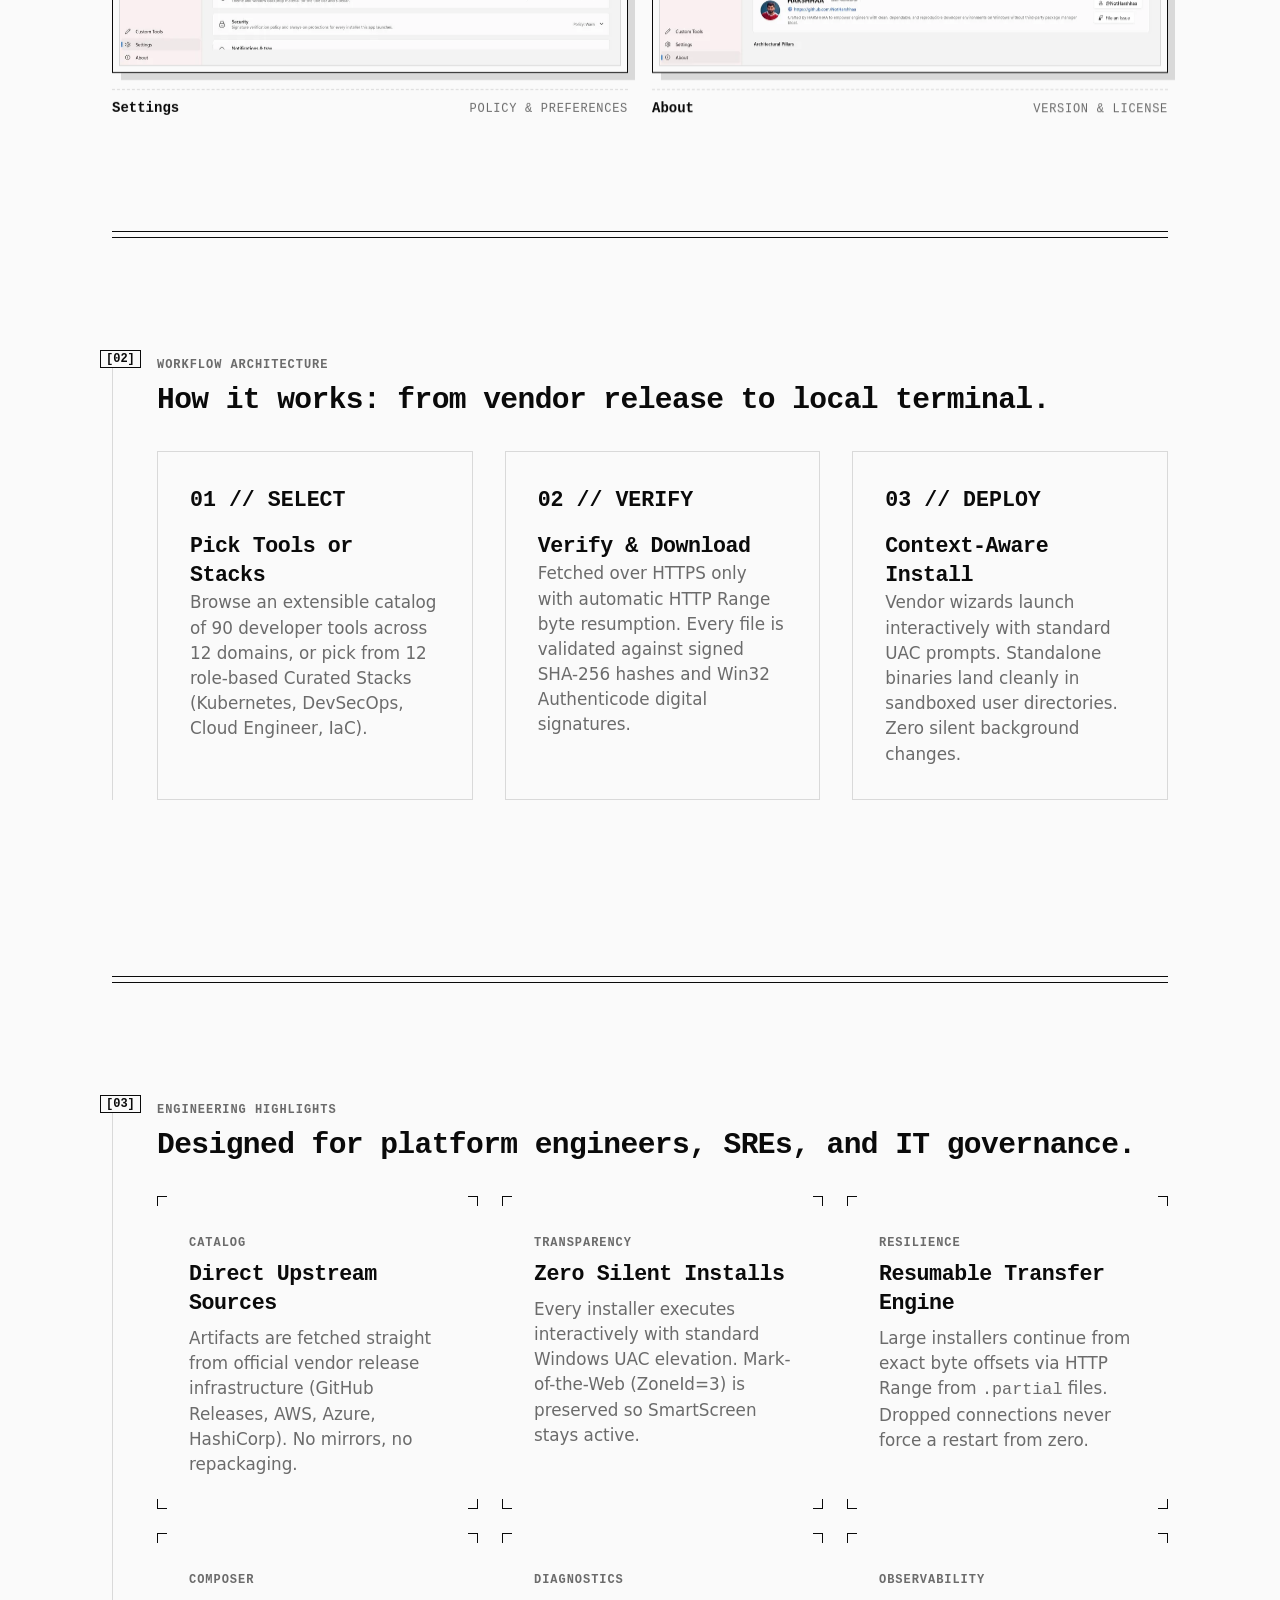
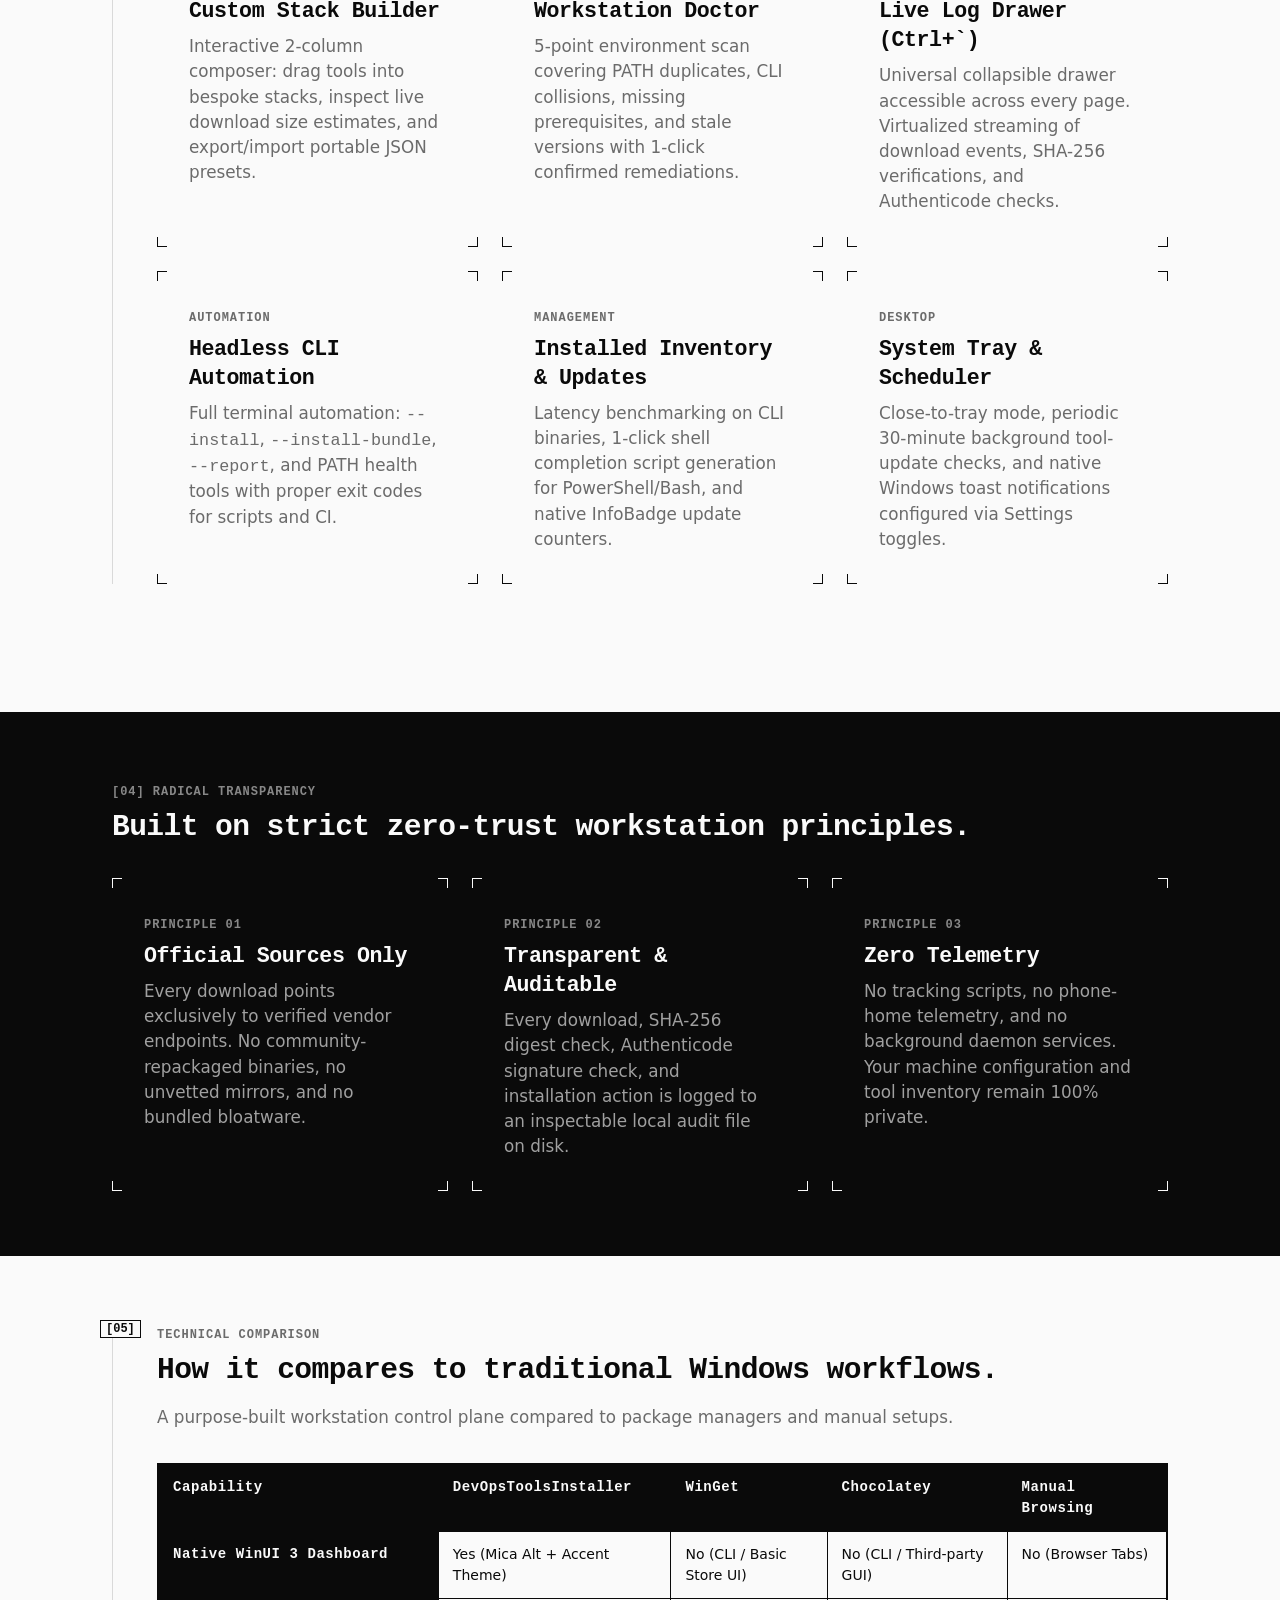
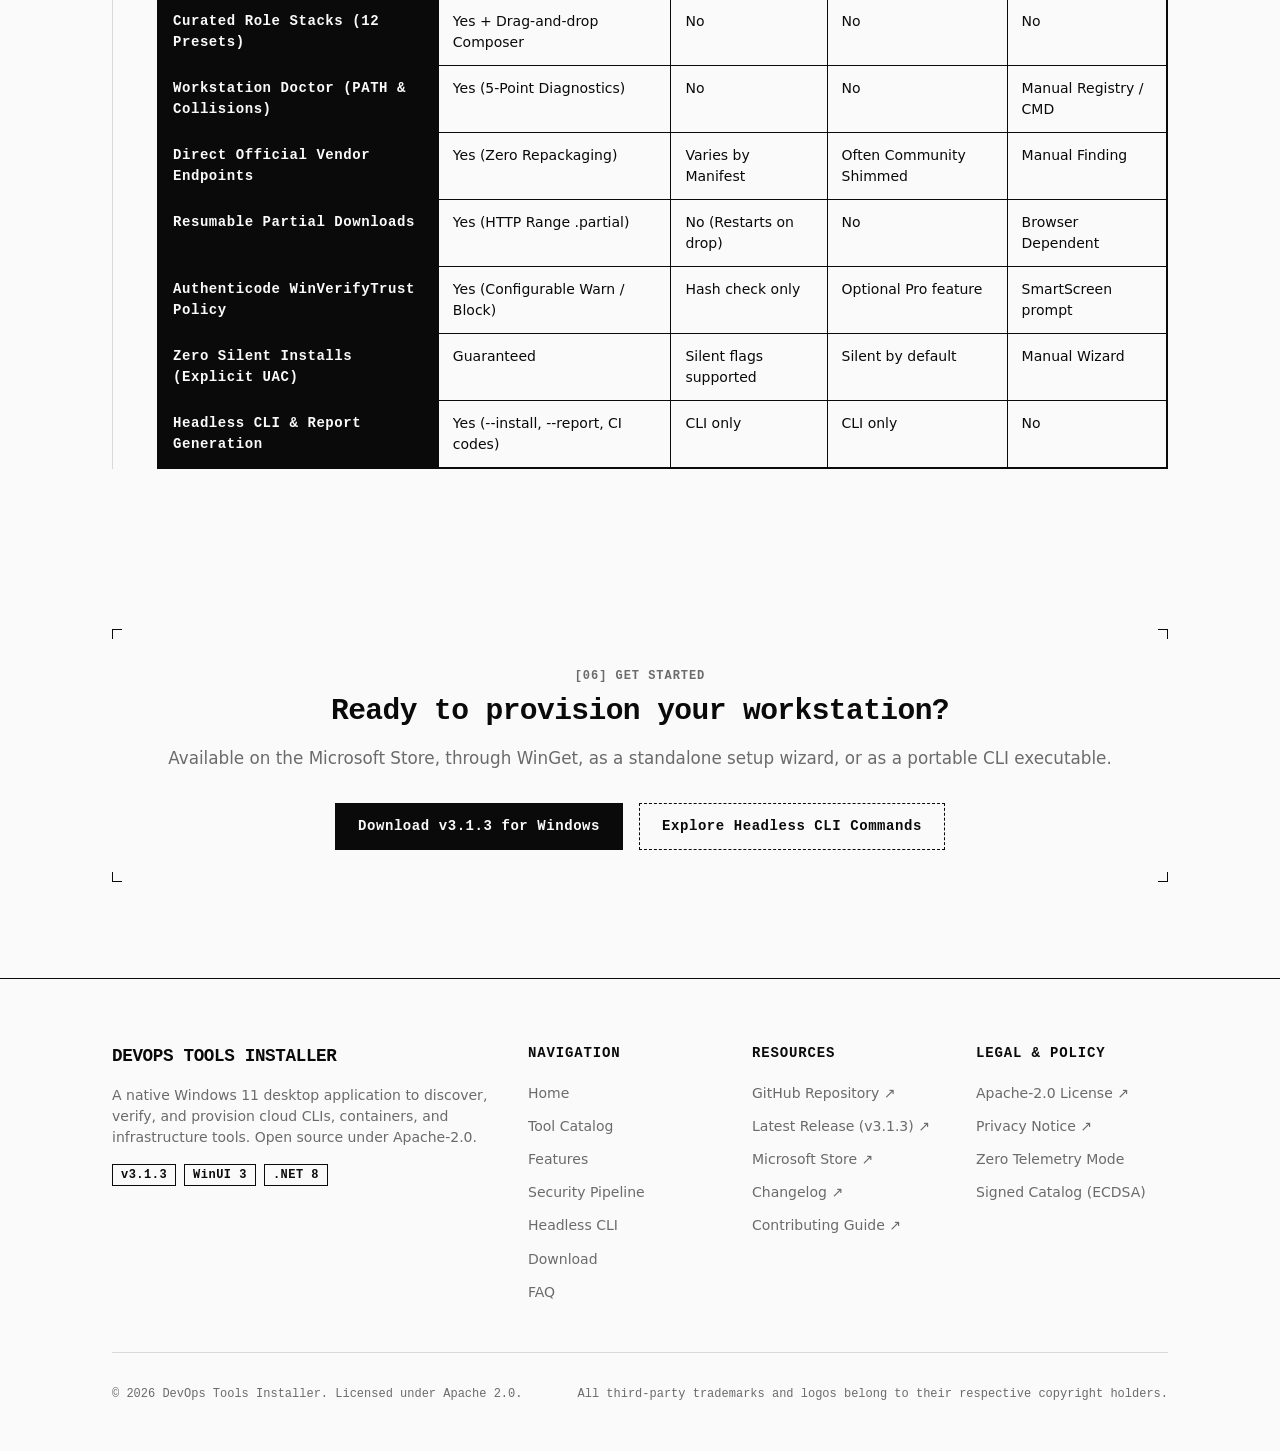
==== commit 2fb85d6c: "chore: Bump version to 3.1.3 and update related documentation - Updated version number from 3.1.2 to" ====
--- a/web/index.html
+++ b/web/index.html
@@ -614,7 +614,7 @@
             Available on the Microsoft Store, through WinGet, as a standalone setup wizard, or as a portable CLI executable.
           </p>
           <div class="flex justify-between items-center flex-wrap gap-2" style="justify-content: center;">
-            <a href="download.html" class="btn-primary">Download v3.1.2 for Windows</a>
+            <a href="download.html" class="btn-primary">Download v3.1.3 for Windows</a>
             <a href="cli.html" class="btn-secondary">Explore Headless CLI Commands</a>
           </div>
         </div>
@@ -634,7 +634,7 @@
             A native Windows 11 desktop application to discover, verify, and provision cloud CLIs, containers, and infrastructure tools. Open source under Apache-2.0.
           </p>
           <div class="badge-row mt-2">
-            <span class="badge-chip">v3.1.2</span>
+            <span class="badge-chip">v3.1.3</span>
             <span class="badge-chip">WinUI 3</span>
             <span class="badge-chip">.NET 8</span>
           </div>
@@ -657,7 +657,7 @@
           <h4 class="footer-col-title">Resources</h4>
           <ul class="footer-links">
             <li><a href="https://github.com/NotHarshhaa/DevOpsToolsInstaller" class="footer-link" target="_blank" rel="noopener noreferrer">GitHub Repository ↗</a></li>
-            <li><a href="https://github.com/NotHarshhaa/DevOpsToolsInstaller/releases/latest" class="footer-link" target="_blank" rel="noopener noreferrer">Latest Release (v3.1.2) ↗</a></li>
+            <li><a href="https://github.com/NotHarshhaa/DevOpsToolsInstaller/releases/latest" class="footer-link" target="_blank" rel="noopener noreferrer">Latest Release (v3.1.3) ↗</a></li>
             <li><a href="https://apps.microsoft.com/detail/9PJL0VR3H7VG" class="footer-link" target="_blank" rel="noopener noreferrer">Microsoft Store ↗</a></li>
             <li><a href="https://github.com/NotHarshhaa/DevOpsToolsInstaller/blob/master/CHANGELOG.md" class="footer-link" target="_blank" rel="noopener noreferrer">Changelog ↗</a></li>
             <li><a href="https://github.com/NotHarshhaa/DevOpsToolsInstaller/blob/master/CONTRIBUTING.md" class="footer-link" target="_blank" rel="noopener noreferrer">Contributing Guide ↗</a></li>
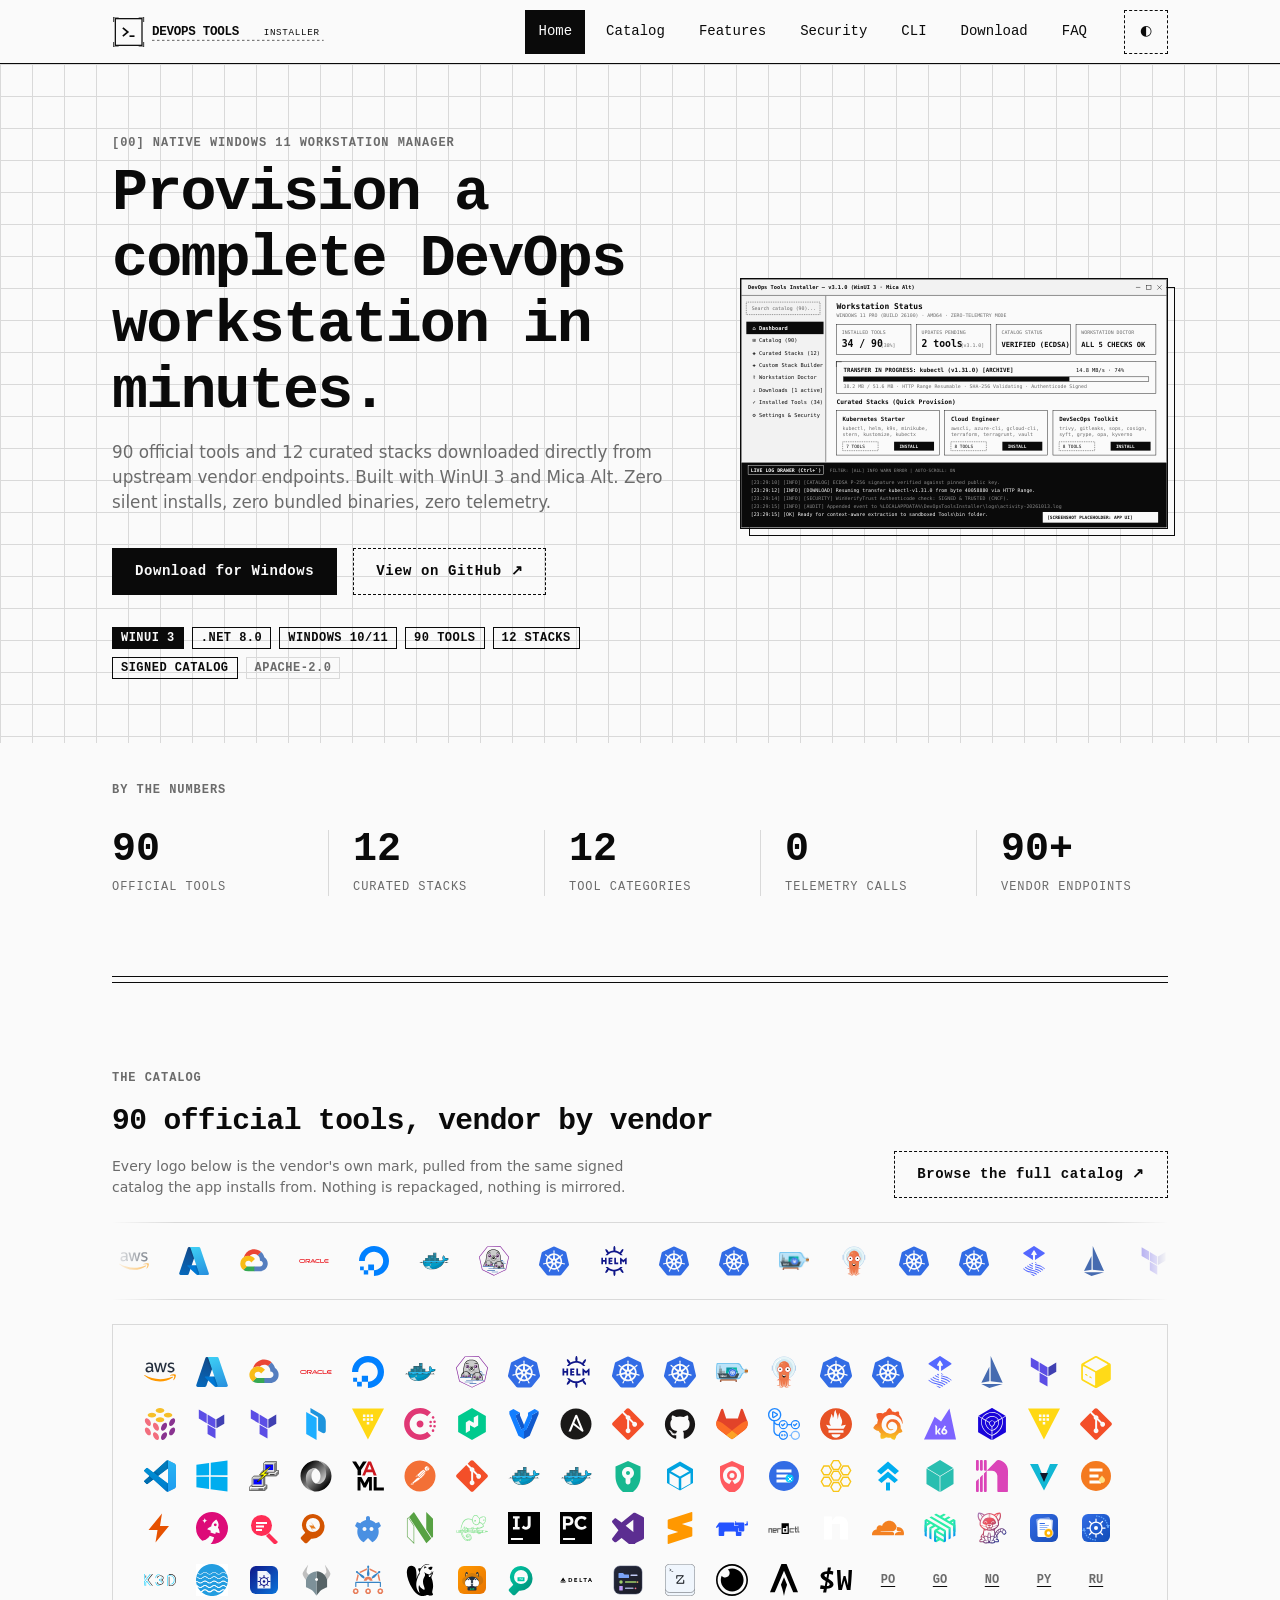
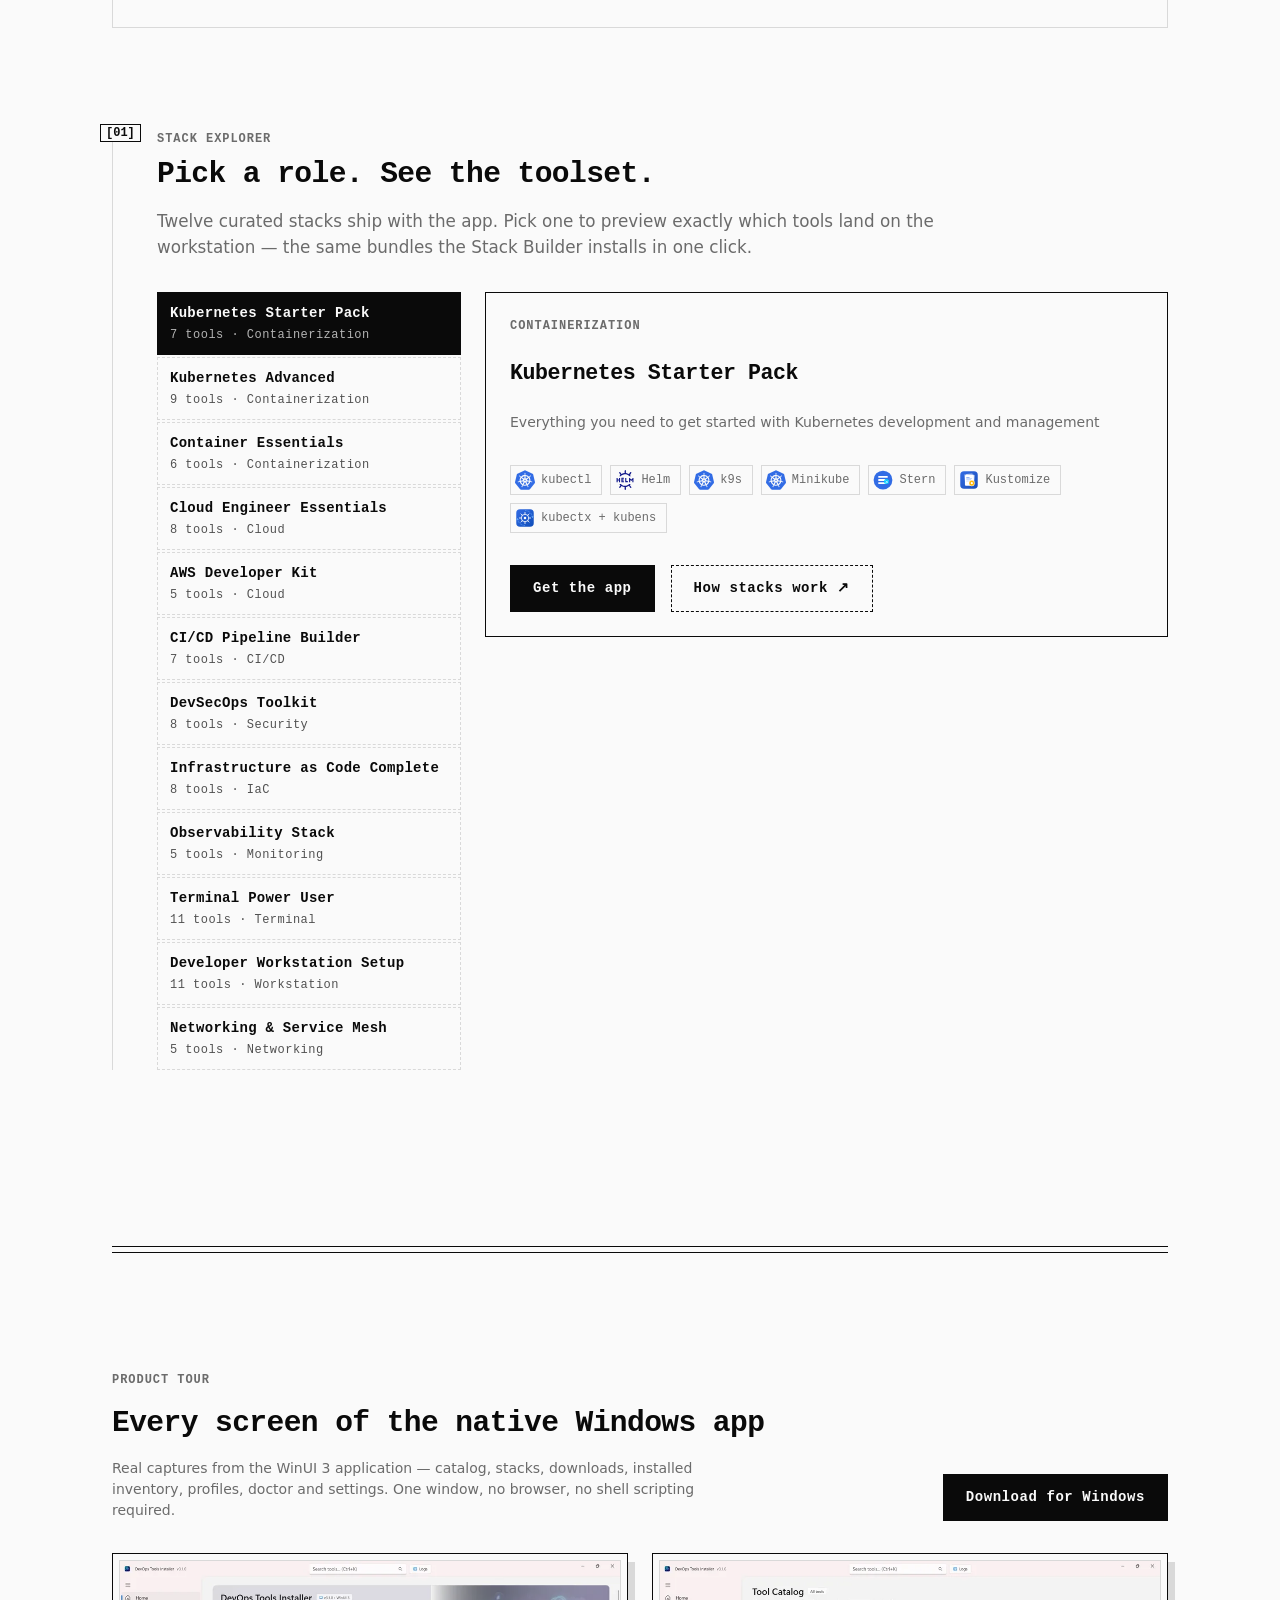
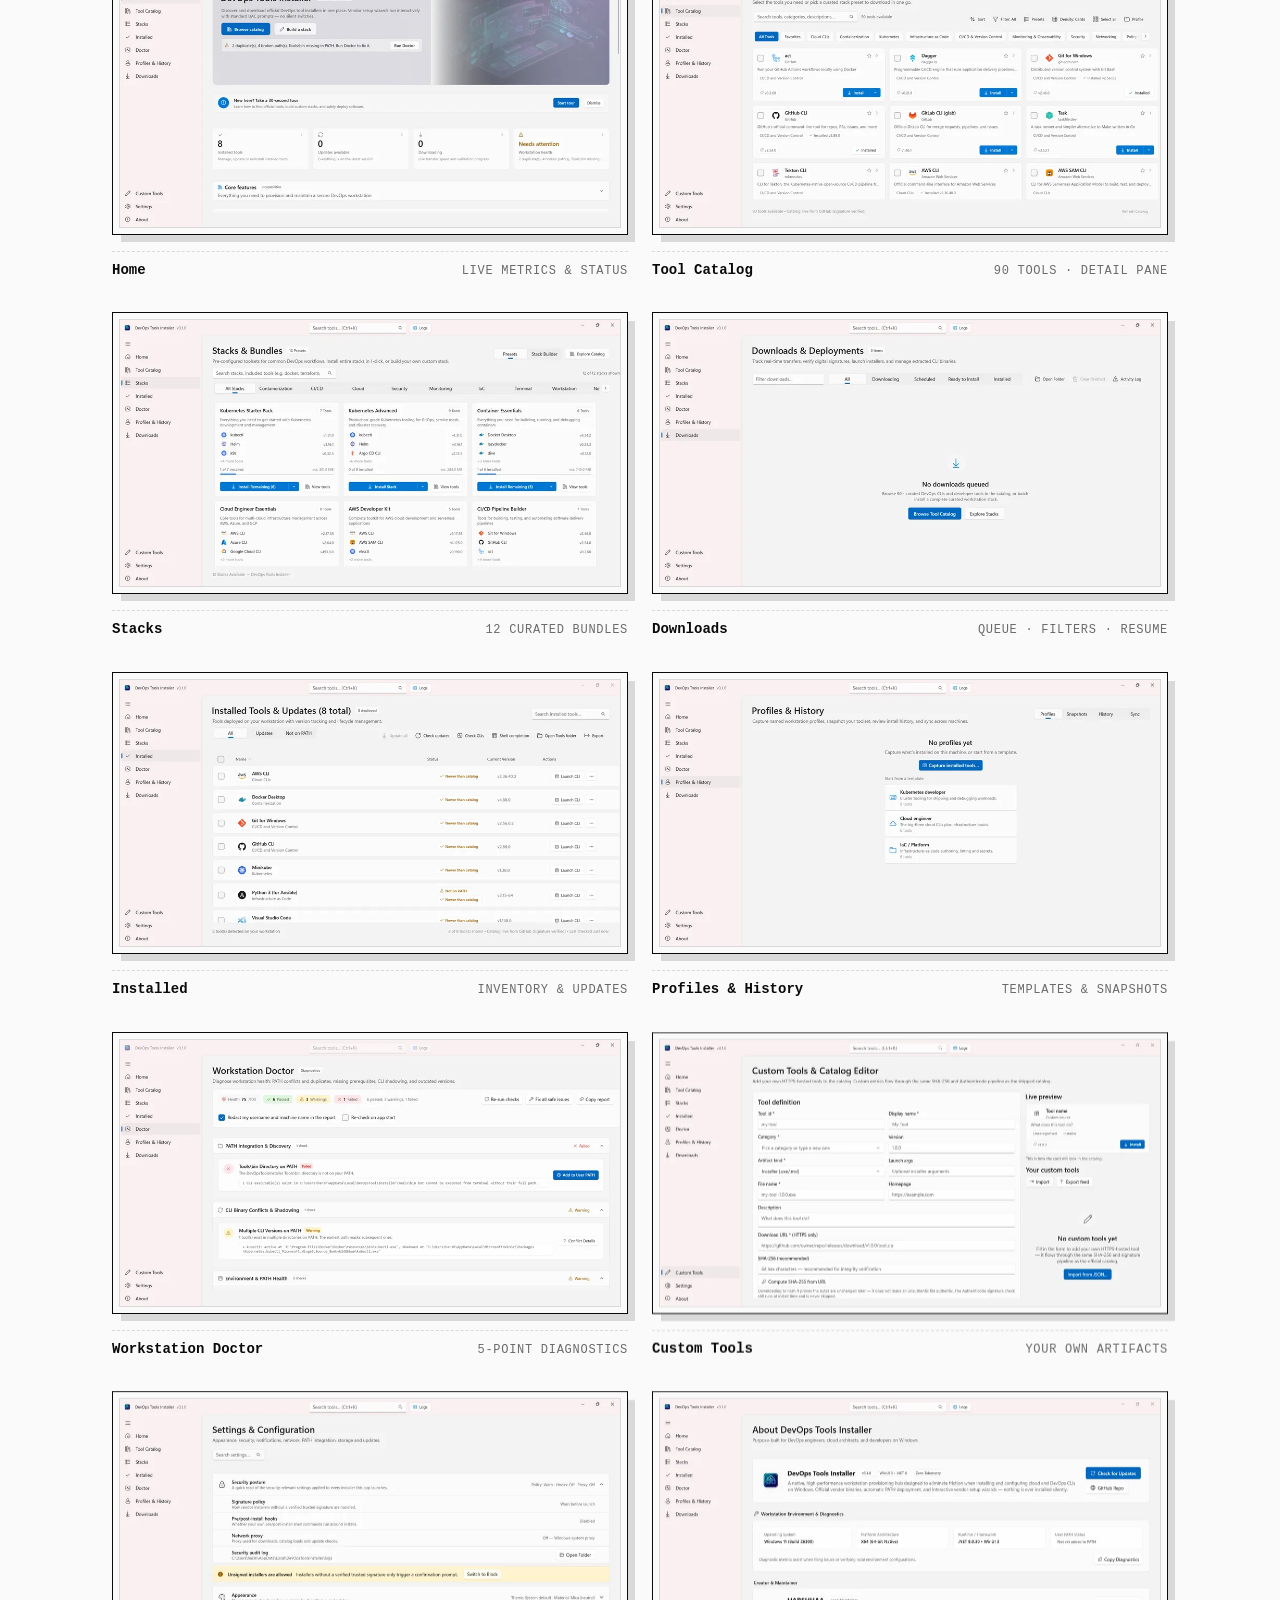
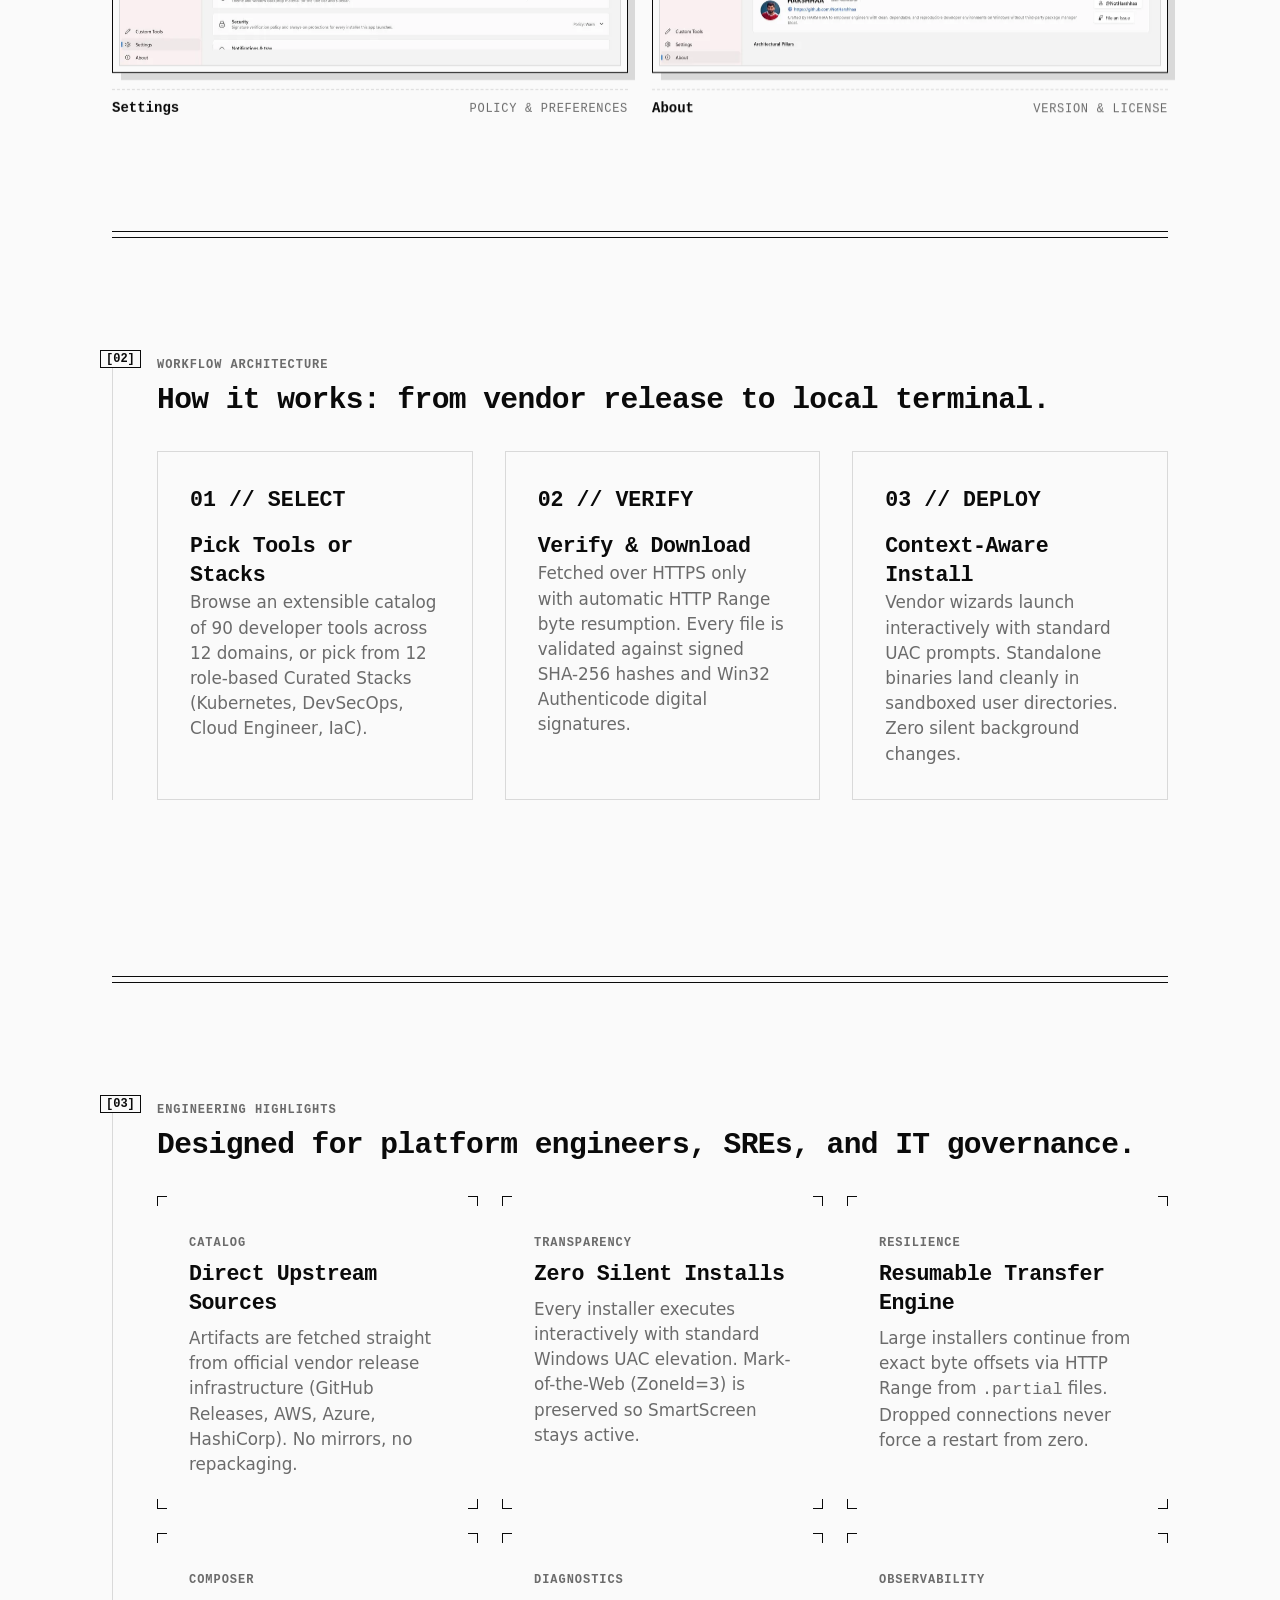
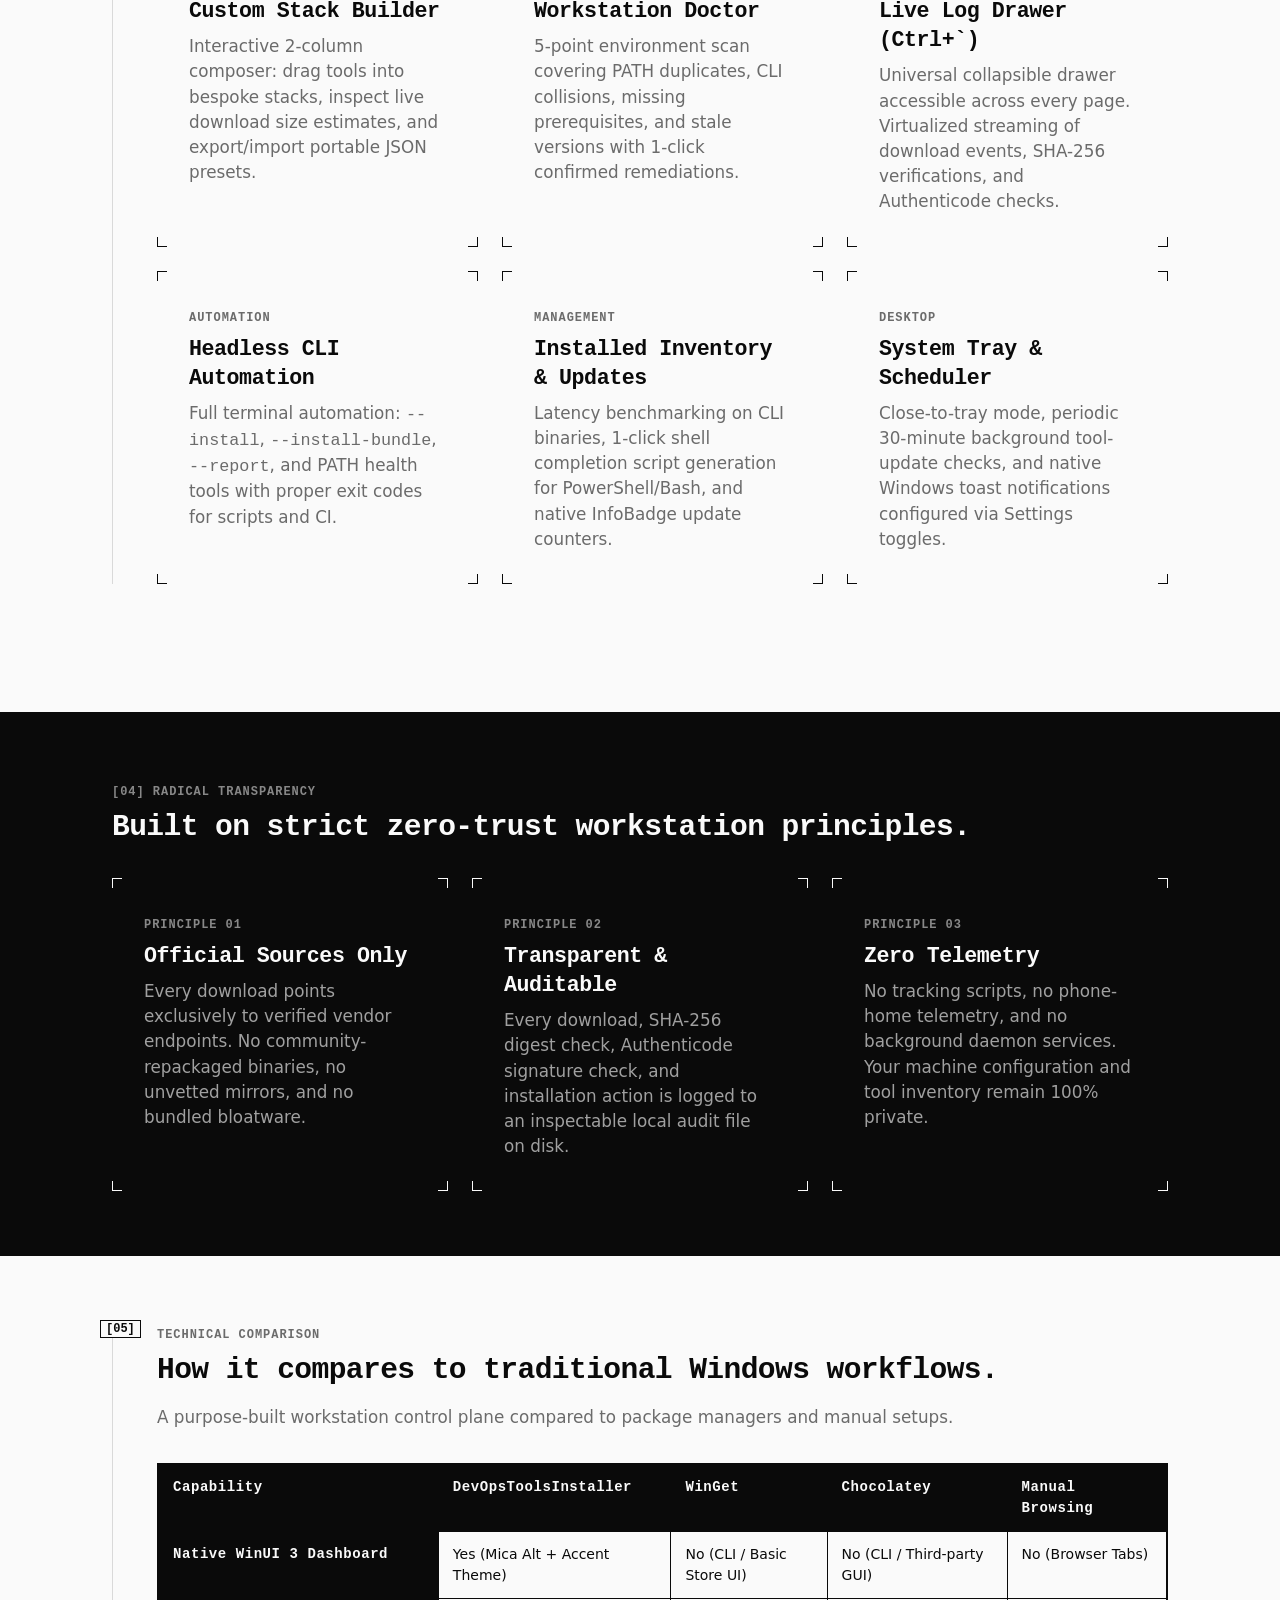
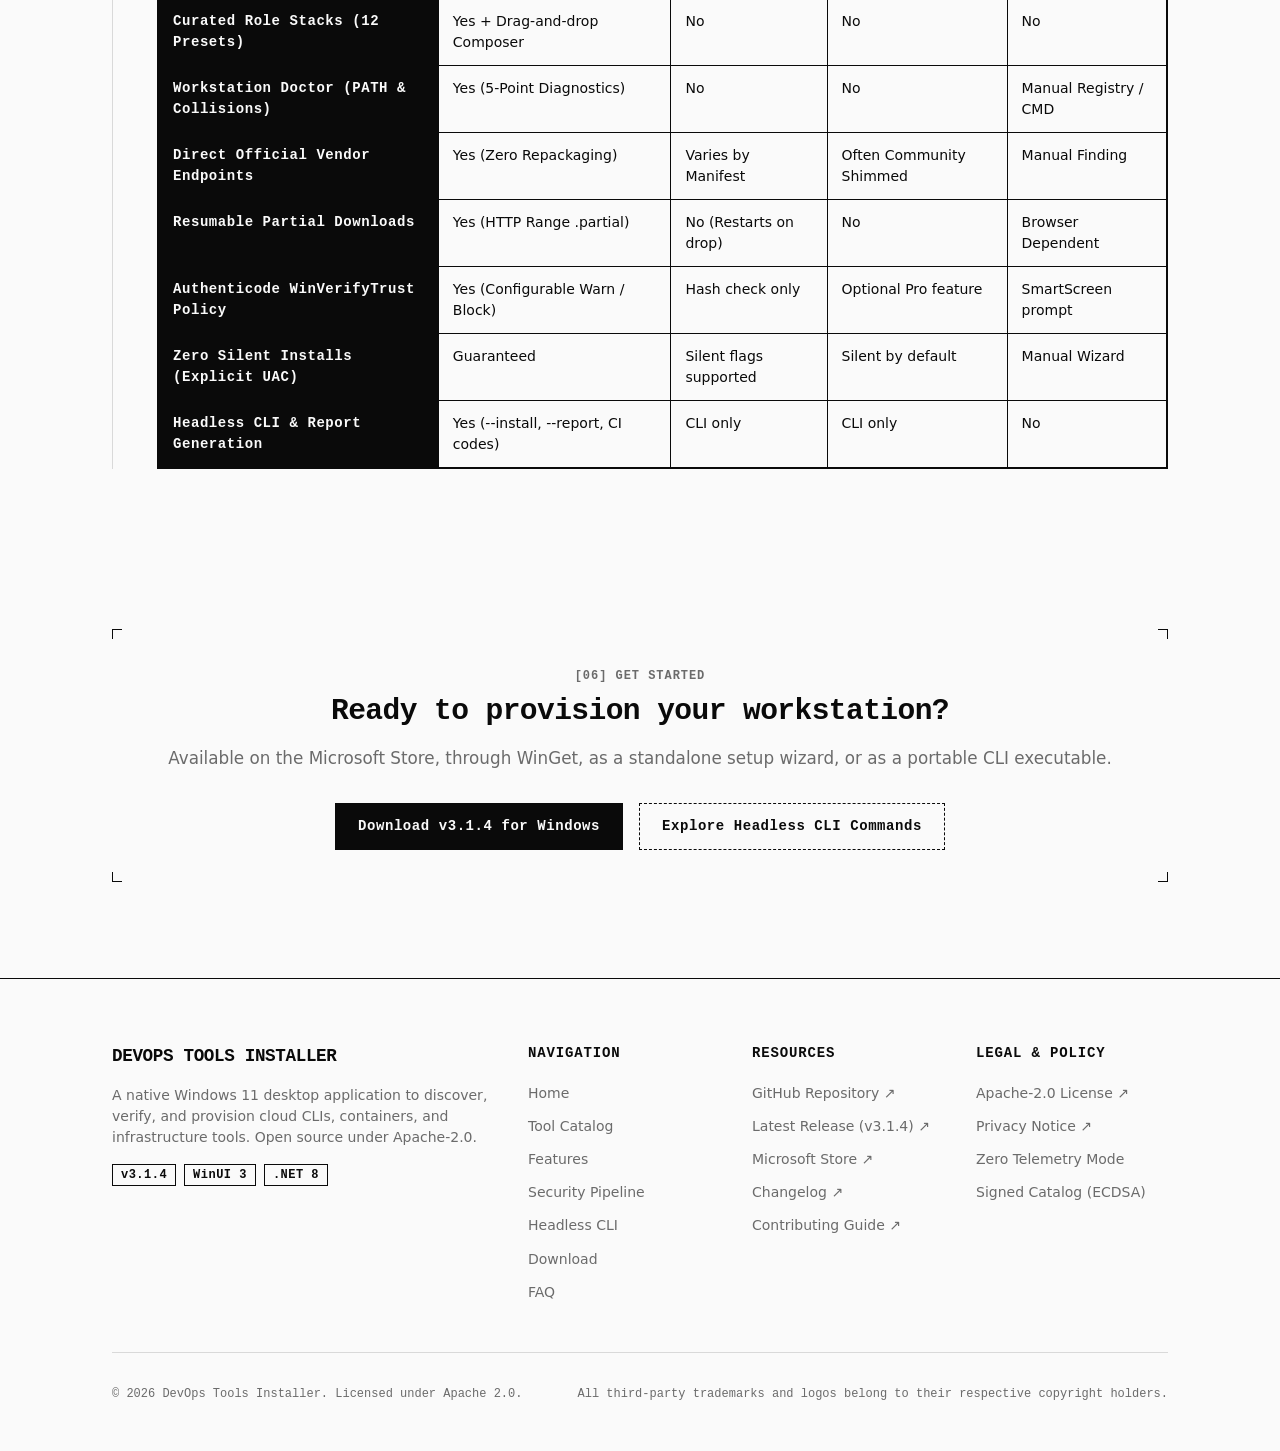
==== commit 974d46a3: "chore: Bump version to 3.1.4 and update related documentation - Updated version number from 3.1.3 to" ====
--- a/web/index.html
+++ b/web/index.html
@@ -614,7 +614,7 @@
             Available on the Microsoft Store, through WinGet, as a standalone setup wizard, or as a portable CLI executable.
           </p>
           <div class="flex justify-between items-center flex-wrap gap-2" style="justify-content: center;">
-            <a href="download.html" class="btn-primary">Download v3.1.3 for Windows</a>
+            <a href="download.html" class="btn-primary">Download v3.1.4 for Windows</a>
             <a href="cli.html" class="btn-secondary">Explore Headless CLI Commands</a>
           </div>
         </div>
@@ -634,7 +634,7 @@
             A native Windows 11 desktop application to discover, verify, and provision cloud CLIs, containers, and infrastructure tools. Open source under Apache-2.0.
           </p>
           <div class="badge-row mt-2">
-            <span class="badge-chip">v3.1.3</span>
+            <span class="badge-chip">v3.1.4</span>
             <span class="badge-chip">WinUI 3</span>
             <span class="badge-chip">.NET 8</span>
           </div>
@@ -657,7 +657,7 @@
           <h4 class="footer-col-title">Resources</h4>
           <ul class="footer-links">
             <li><a href="https://github.com/NotHarshhaa/DevOpsToolsInstaller" class="footer-link" target="_blank" rel="noopener noreferrer">GitHub Repository ↗</a></li>
-            <li><a href="https://github.com/NotHarshhaa/DevOpsToolsInstaller/releases/latest" class="footer-link" target="_blank" rel="noopener noreferrer">Latest Release (v3.1.3) ↗</a></li>
+            <li><a href="https://github.com/NotHarshhaa/DevOpsToolsInstaller/releases/latest" class="footer-link" target="_blank" rel="noopener noreferrer">Latest Release (v3.1.4) ↗</a></li>
             <li><a href="https://apps.microsoft.com/detail/9PJL0VR3H7VG" class="footer-link" target="_blank" rel="noopener noreferrer">Microsoft Store ↗</a></li>
             <li><a href="https://github.com/NotHarshhaa/DevOpsToolsInstaller/blob/master/CHANGELOG.md" class="footer-link" target="_blank" rel="noopener noreferrer">Changelog ↗</a></li>
             <li><a href="https://github.com/NotHarshhaa/DevOpsToolsInstaller/blob/master/CONTRIBUTING.md" class="footer-link" target="_blank" rel="noopener noreferrer">Contributing Guide ↗</a></li>
